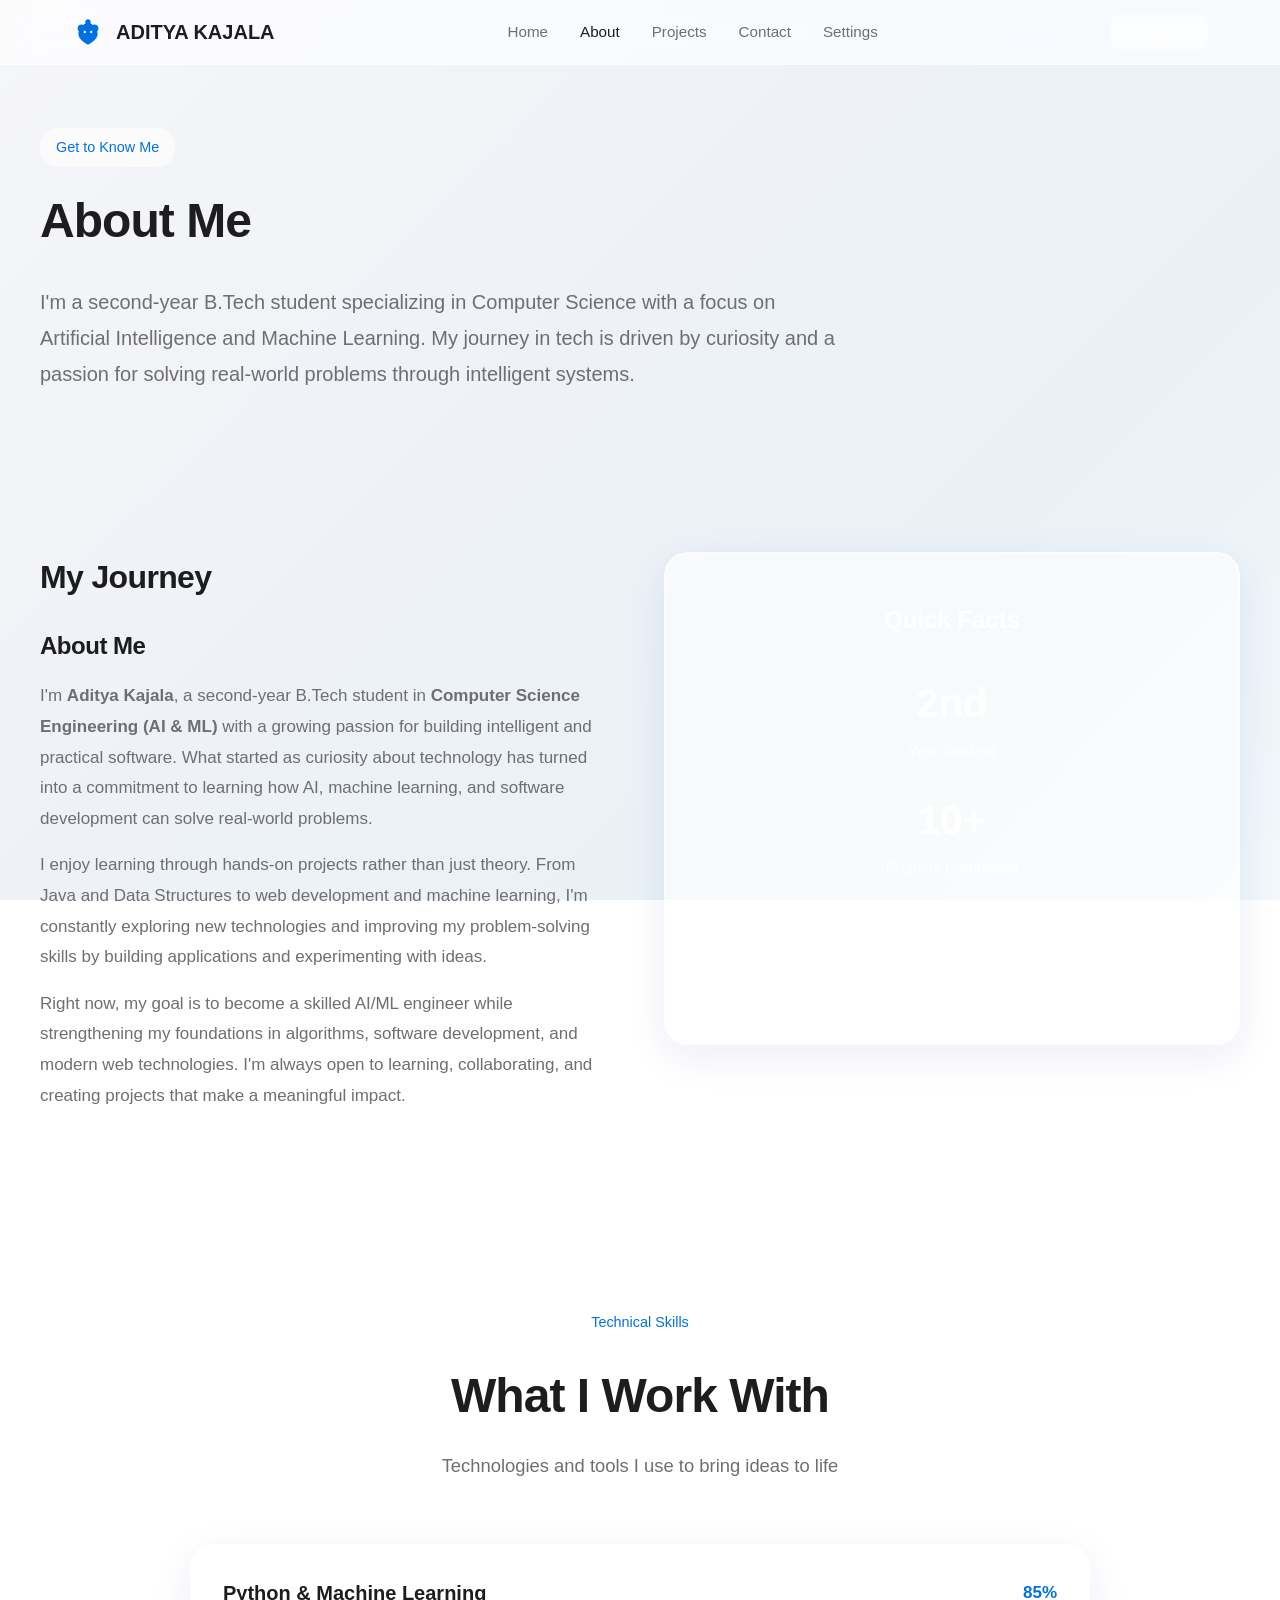
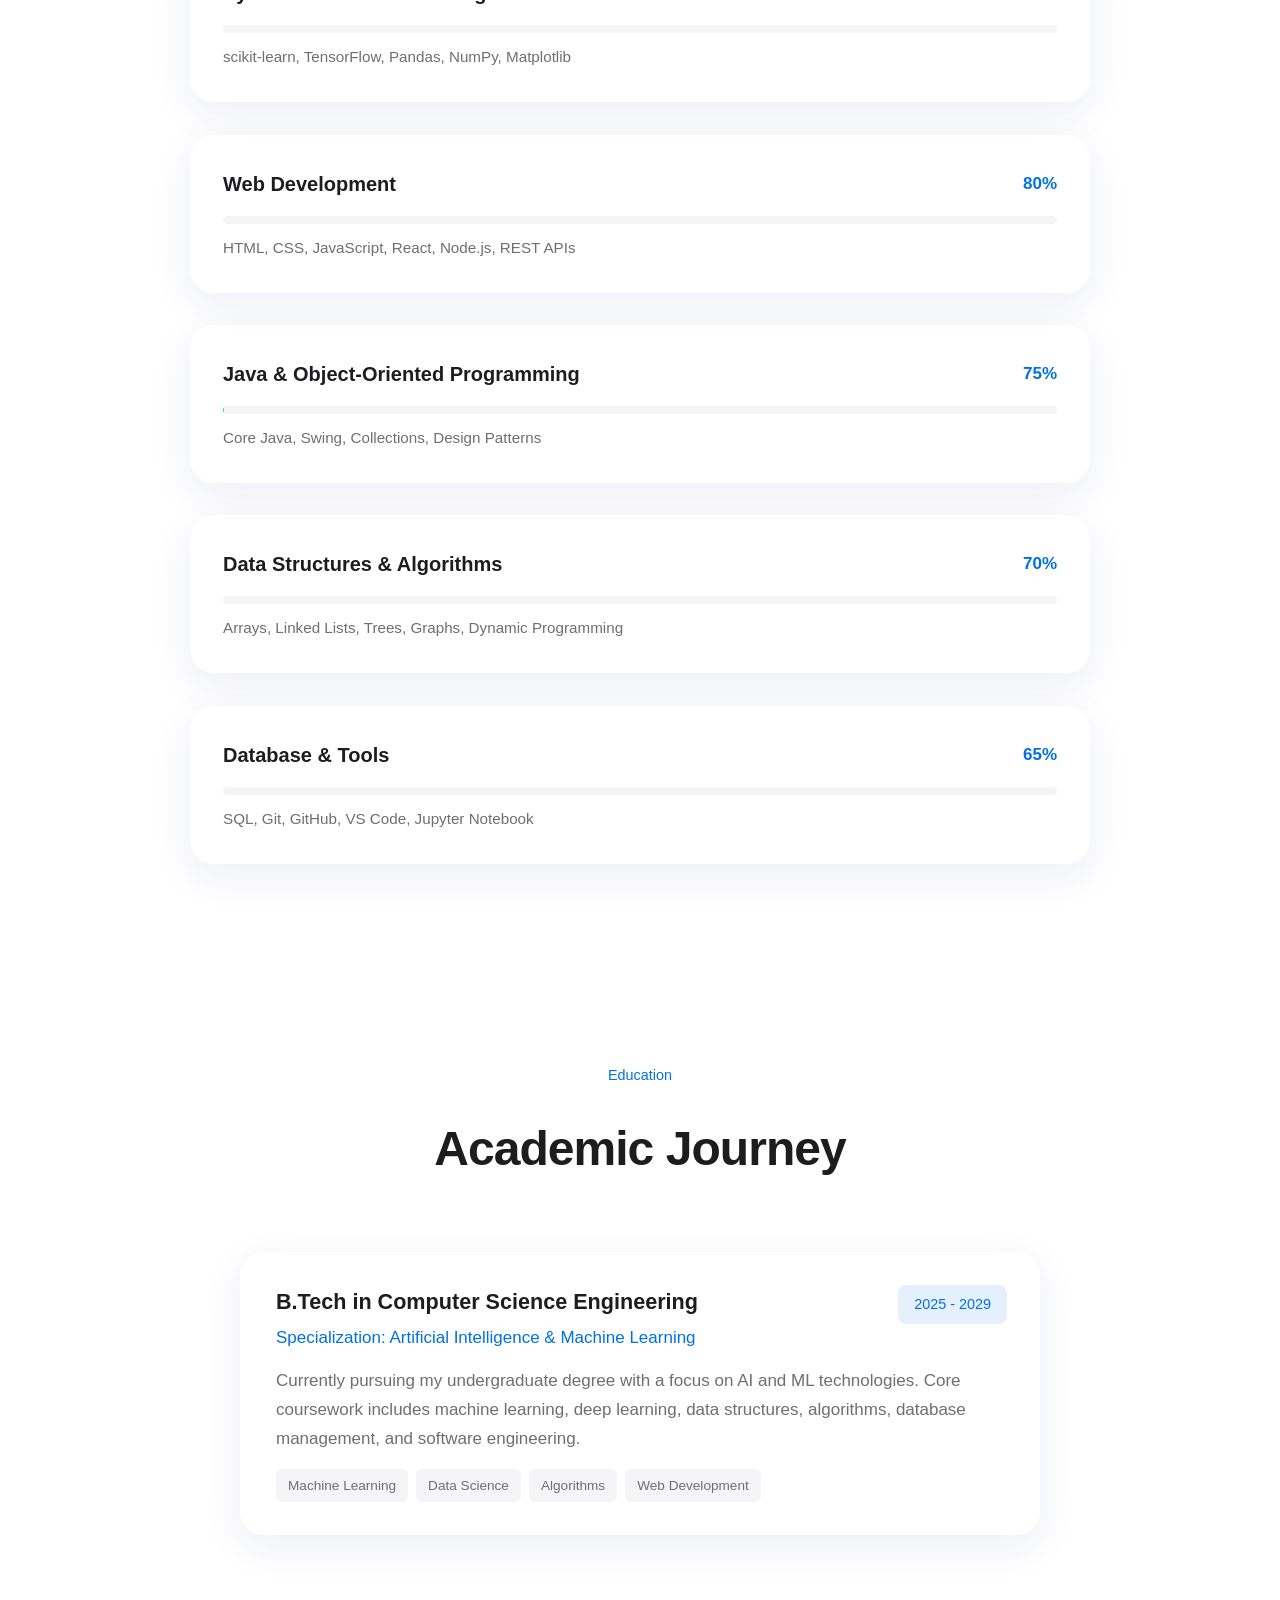
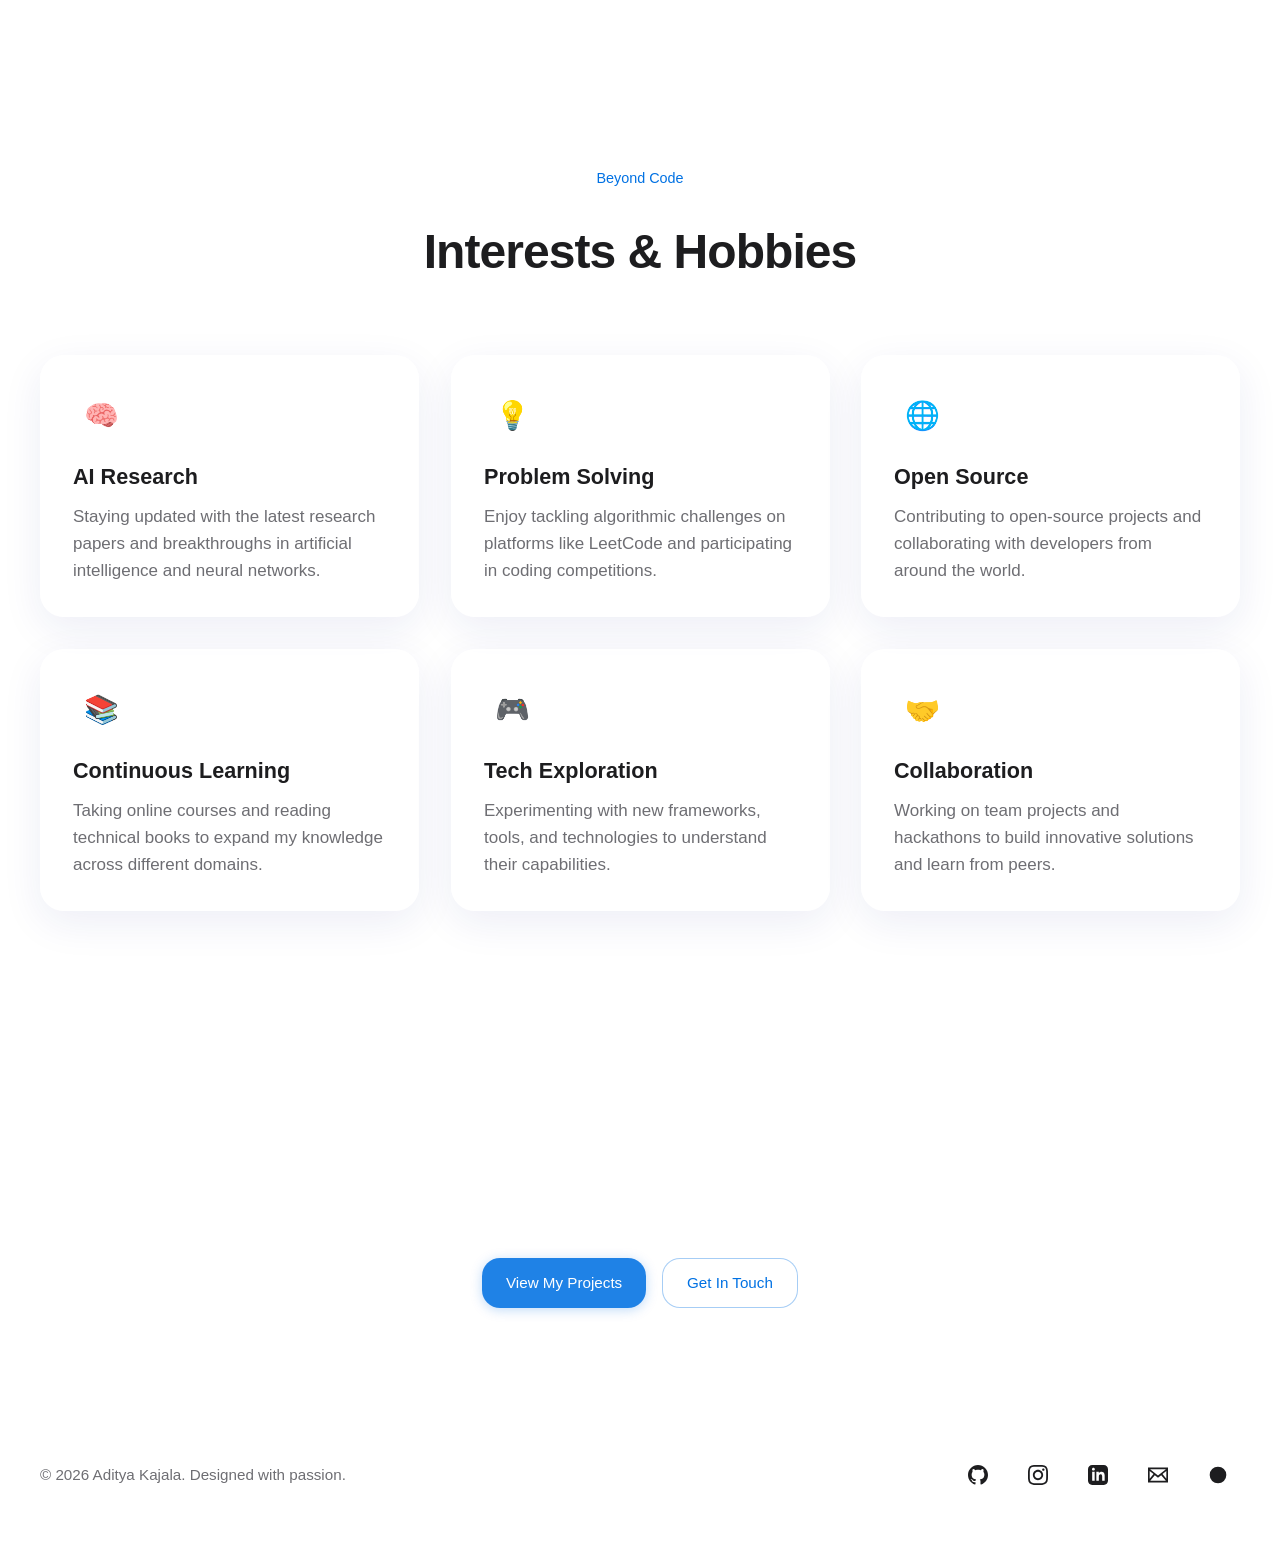
==== about.html @ 2e296c4a "Social icons visible; My Journey/About Me headings clear; add Haveloc link" ====
<!DOCTYPE html>
<html lang="en">
<head>
  <meta charset="UTF-8">
  <meta name="viewport" content="width=device-width, initial-scale=1.0">
  <meta http-equiv="X-UA-Compatible" content="ie=edge">

  <!-- SEO Meta Tags -->
  <meta name="description" content="Learn more about Aditya Kajala - B.Tech CSE (AI & ML) student with expertise in machine learning, web development, and data structures.">
  <meta name="keywords" content="Aditya Kajala, About, AI Student, ML Student, Skills, Education">
  <meta name="author" content="Aditya Kajala">

  <title>About Me - Aditya Kajala | AI & ML Student</title>

  <!-- Favicon -->
  <link rel="icon" type="image/svg+xml" href="./assets/logo.svg">

  <!-- Stylesheets -->
  <link rel="stylesheet" href="./css/style.css?v=3">
  <link rel="stylesheet" href="./css/animations.css?v=3">
  <link rel="stylesheet" href="./css/glass-theme.css?v=3">
</head>
<body>
<script>
(function(){
  try{ var t=localStorage.getItem("theme"); if(t&&t!=="light") document.body.classList.add(t+"-theme"); }catch(e){}
})();
</script>

  <!-- Loading Animation -->
  <div class="loader">
    <div class="loader-spinner"></div>
  </div>

  <!-- Navigation -->
  <nav>
    <div class="nav-container">
      <a href="./index.html" class="logo">
        <svg width="32" height="32" viewBox="0 0 40 40" fill="none" xmlns="http://www.w3.org/2000/svg">
          <path d="M20 4C18 4 16.5 5.5 16.5 7.5C16.5 8.2 16.7 8.8 17 9.3C15.8 9.5 14.8 10.2 14.2 11.2C13.5 10.8 12.7 10.5 11.8 10.5C9.1 10.5 7 12.6 7 15.3C7 16.8 7.6 18.2 8.6 19.2C8.2 20.1 8 21.1 8 22.2C8 27.2 12.5 32 20 36C27.5 32 32 27.2 32 22.2C32 21.1 31.8 20.1 31.4 19.2C32.4 18.2 33 16.8 33 15.3C33 12.6 30.9 10.5 28.2 10.5C27.3 10.5 26.5 10.8 25.8 11.2C25.2 10.2 24.2 9.5 23 9.3C23.3 8.8 23.5 8.2 23.5 7.5C23.5 5.5 22 4 20 4Z" fill="currentColor"/>
          <circle cx="16" cy="20" r="1.5" fill="white" opacity="0.9"/>
          <circle cx="24" cy="20" r="1.5" fill="white" opacity="0.9"/>
        </svg>
        ADITYA KAJALA
      </a>

      <ul class="nav-links">
        <li><a href="./index.html">Home</a></li>
        <li><a href="./about.html" class="active">About</a></li>
        <li><a href="./projects.html">Projects</a></li>
        <li><a href="./contact.html">Contact</a></li>
        <li><a href="./settings.html">Settings</a></li>
      </ul>

      <button class="menu-toggle" aria-label="Toggle menu" style="font-size: 0.95rem; font-weight: 600; padding: 0.5rem 1rem; background: var(--accent-blue); color: white; border-radius: 8px; border: none; cursor: pointer; letter-spacing: 0.5px; display: inline-flex; align-items: center; gap: 0.35rem;"><svg width="18" height="18" viewBox="0 0 24 24" fill="none" stroke="currentColor" stroke-width="2.5" stroke-linecap="round"><line x1="3" y1="6" x2="21" y2="6"/><line x1="3" y1="12" x2="21" y2="12"/><line x1="3" y1="18" x2="15" y2="18"/></svg>Menu</button>
    </div>
  </nav>

  <!-- Main Content -->
  <main>

    <!-- About Hero -->
    <section style="padding: 8rem 2rem 4rem;">
      <div class="container">
        <div class="reveal">
          <span class="section-tag">Get to Know Me</span>
          <h1 class="section-title" style="margin-bottom: 1.5rem;">About Me</h1>
          <p style="font-size: 1.25rem; color: var(--text-secondary); max-width: 800px; line-height: 1.8;">
            I'm a second-year B.Tech student specializing in Computer Science with a focus on Artificial Intelligence and Machine Learning. My journey in tech is driven by curiosity and a passion for solving real-world problems through intelligent systems.
          </p>
        </div>
      </div>
    </section>

    <!-- My Story -->
    <section style="padding: 6rem 2rem;">
      <div class="container">
        <div style="display: grid; grid-template-columns: repeat(auto-fit, minmax(300px, 1fr)); gap: 3rem; align-items: start;">
          <div class="reveal-left">
            <h2 style="font-size: 2rem; font-weight: 700; margin-bottom: 1.5rem; color: var(--text-primary); letter-spacing: -0.02em;">My Journey</h2>
            <h2 style="font-size: 1.5rem; font-weight: 700; margin-bottom: 1rem; color: var(--text-primary); letter-spacing: -0.02em;">About Me</h2>
            <p style="color: var(--text-secondary); line-height: 1.8; margin-bottom: 1rem;">
              I'm <strong>Aditya Kajala</strong>, a second-year B.Tech student in <strong>Computer Science Engineering (AI & ML)</strong> with a growing passion for building intelligent and practical software. What started as curiosity about technology has turned into a commitment to learning how AI, machine learning, and software development can solve real-world problems.
            </p>
            <p style="color: var(--text-secondary); line-height: 1.8; margin-bottom: 1rem;">
              I enjoy learning through hands-on projects rather than just theory. From Java and Data Structures to web development and machine learning, I'm constantly exploring new technologies and improving my problem-solving skills by building applications and experimenting with ideas.
            </p>
            <p style="color: var(--text-secondary); line-height: 1.8;">
              Right now, my goal is to become a skilled AI/ML engineer while strengthening my foundations in algorithms, software development, and modern web technologies. I'm always open to learning, collaborating, and creating projects that make a meaningful impact.
            </p>
          </div>

          <div class="reveal-right">
            <div class="card" style="background: linear-gradient(135deg, var(--accent-blue) 0%, #0077ed 100%); color: white; text-align: center; padding: 3rem;">
              <h3 style="font-size: 1.5rem; margin-bottom: 2rem; opacity: 0.95;">Quick Facts</h3>
              <div style="display: grid; gap: 1.5rem;">
                <div>
                  <div style="font-size: 2.5rem; font-weight: 700; margin-bottom: 0.25rem;">2nd</div>
                  <div style="opacity: 0.9; font-size: 0.95rem;">Year Student</div>
                </div>
                <div>
                  <div style="font-size: 2.5rem; font-weight: 700; margin-bottom: 0.25rem;">10+</div>
                  <div style="opacity: 0.9; font-size: 0.95rem;">Projects Completed</div>
                </div>
                <div>
                  <div style="font-size: 2.5rem; font-weight: 700; margin-bottom: 0.25rem;">∞</div>
                  <div style="opacity: 0.9; font-size: 0.95rem;">Lines of Code</div>
                </div>
              </div>
            </div>
          </div>
        </div>
      </div>
    </section>

    <!-- Skills Section -->
    <section style="padding: 6rem 2rem;">
      <div class="container">
        <div class="section-header reveal">
          <span class="section-tag">Technical Skills</span>
          <h2 class="section-title">What I Work With</h2>
          <p class="section-description">
            Technologies and tools I use to bring ideas to life
          </p>
        </div>

        <div style="display: grid; gap: 2rem; max-width: 900px; margin: 0 auto;">

          <!-- Python & ML -->
          <div class="card reveal-stagger">
            <div style="display: flex; justify-content: space-between; align-items: center; margin-bottom: 1rem;">
              <h3 style="font-size: 1.25rem; font-weight: 600;">Python & Machine Learning</h3>
              <span style="font-weight: 600; color: var(--accent-blue);">85%</span>
            </div>
            <div class="progress-bar">
              <div class="progress-fill" style="width: 85%;"></div>
            </div>
            <p style="margin-top: 0.75rem; color: var(--text-secondary); font-size: 0.95rem;">
              scikit-learn, TensorFlow, Pandas, NumPy, Matplotlib
            </p>
          </div>

          <!-- Web Development -->
          <div class="card reveal-stagger">
            <div style="display: flex; justify-content: space-between; align-items: center; margin-bottom: 1rem;">
              <h3 style="font-size: 1.25rem; font-weight: 600;">Web Development</h3>
              <span style="font-weight: 600; color: var(--accent-blue);">80%</span>
            </div>
            <div class="progress-bar">
              <div class="progress-fill" style="width: 80%;"></div>
            </div>
            <p style="margin-top: 0.75rem; color: var(--text-secondary); font-size: 0.95rem;">
              HTML, CSS, JavaScript, React, Node.js, REST APIs
            </p>
          </div>

          <!-- Java & OOP -->
          <div class="card reveal-stagger">
            <div style="display: flex; justify-content: space-between; align-items: center; margin-bottom: 1rem;">
              <h3 style="font-size: 1.25rem; font-weight: 600;">Java & Object-Oriented Programming</h3>
              <span style="font-weight: 600; color: var(--accent-blue);">75%</span>
            </div>
            <div class="progress-bar">
              <div class="progress-fill" style="width: 75%;"></div>
            </div>
            <p style="margin-top: 0.75rem; color: var(--text-secondary); font-size: 0.95rem;">
              Core Java, Swing, Collections, Design Patterns
            </p>
          </div>

          <!-- DSA -->
          <div class="card reveal-stagger">
            <div style="display: flex; justify-content: space-between; align-items: center; margin-bottom: 1rem;">
              <h3 style="font-size: 1.25rem; font-weight: 600;">Data Structures & Algorithms</h3>
              <span style="font-weight: 600; color: var(--accent-blue);">70%</span>
            </div>
            <div class="progress-bar">
              <div class="progress-fill" style="width: 70%;"></div>
            </div>
            <p style="margin-top: 0.75rem; color: var(--text-secondary); font-size: 0.95rem;">
              Arrays, Linked Lists, Trees, Graphs, Dynamic Programming
            </p>
          </div>

          <!-- Database & Tools -->
          <div class="card reveal-stagger">
            <div style="display: flex; justify-content: space-between; align-items: center; margin-bottom: 1rem;">
              <h3 style="font-size: 1.25rem; font-weight: 600;">Database & Tools</h3>
              <span style="font-weight: 600; color: var(--accent-blue);">65%</span>
            </div>
            <div class="progress-bar">
              <div class="progress-fill" style="width: 65%;"></div>
            </div>
            <p style="margin-top: 0.75rem; color: var(--text-secondary); font-size: 0.95rem;">
              SQL, Git, GitHub, VS Code, Jupyter Notebook
            </p>
          </div>

        </div>
      </div>
    </section>

    <!-- Education Timeline -->
    <section style="padding: 6rem 2rem;">
      <div class="container">
        <div class="section-header reveal">
          <span class="section-tag">Education</span>
          <h2 class="section-title">Academic Journey</h2>
        </div>

        <div style="max-width: 800px; margin: 0 auto;">

          <!-- Current Education -->
          <div class="card reveal-stagger" style="margin-bottom: 2rem; border-left: 4px solid var(--accent-blue);">
            <div style="display: flex; justify-content: space-between; align-items: start; flex-wrap: wrap; gap: 1rem; margin-bottom: 1rem;">
              <div>
                <h3 style="font-size: 1.35rem; font-weight: 600; color: var(--text-primary);">B.Tech in Computer Science Engineering</h3>
                <p style="color: var(--accent-blue); font-weight: 500; margin-top: 0.25rem;">Specialization: Artificial Intelligence & Machine Learning</p>
              </div>
              <span style="padding: 0.5rem 1rem; background: var(--accent-blue-light); color: var(--accent-blue); border-radius: 8px; font-weight: 500; font-size: 0.9rem;">2025 - 2029</span>
            </div>
            <p style="color: var(--text-secondary); line-height: 1.7;">
              Currently pursuing my undergraduate degree with a focus on AI and ML technologies. Core coursework includes machine learning, deep learning, data structures, algorithms, database management, and software engineering.
            </p>
            <div style="margin-top: 1rem; display: flex; gap: 0.5rem; flex-wrap: wrap;">
              <span style="font-size: 0.85rem; padding: 0.35rem 0.75rem; background: var(--light-grey); color: var(--text-secondary); border-radius: 6px;">Machine Learning</span>
              <span style="font-size: 0.85rem; padding: 0.35rem 0.75rem; background: var(--light-grey); color: var(--text-secondary); border-radius: 6px;">Data Science</span>
              <span style="font-size: 0.85rem; padding: 0.35rem 0.75rem; background: var(--light-grey); color: var(--text-secondary); border-radius: 6px;">Algorithms</span>
              <span style="font-size: 0.85rem; padding: 0.35rem 0.75rem; background: var(--light-grey); color: var(--text-secondary); border-radius: 6px;">Web Development</span>
            </div>
          </div>

        </div>
      </div>
    </section>

    <!-- Interests -->
    <section style="padding: 6rem 2rem;">
      <div class="container">
        <div class="section-header reveal">
          <span class="section-tag">Beyond Code</span>
          <h2 class="section-title">Interests & Hobbies</h2>
        </div>

        <div class="grid grid-3">

          <div class="card card-hover-lift reveal-stagger">
            <div class="card-icon">🧠</div>
            <h3 class="card-title">AI Research</h3>
            <p class="card-description">
              Staying updated with the latest research papers and breakthroughs in artificial intelligence and neural networks.
            </p>
          </div>

          <div class="card card-hover-lift reveal-stagger">
            <div class="card-icon">💡</div>
            <h3 class="card-title">Problem Solving</h3>
            <p class="card-description">
              Enjoy tackling algorithmic challenges on platforms like LeetCode and participating in coding competitions.
            </p>
          </div>

          <div class="card card-hover-lift reveal-stagger">
            <div class="card-icon">🌐</div>
            <h3 class="card-title">Open Source</h3>
            <p class="card-description">
              Contributing to open-source projects and collaborating with developers from around the world.
            </p>
          </div>

          <div class="card card-hover-lift reveal-stagger">
            <div class="card-icon">📚</div>
            <h3 class="card-title">Continuous Learning</h3>
            <p class="card-description">
              Taking online courses and reading technical books to expand my knowledge across different domains.
            </p>
          </div>

          <div class="card card-hover-lift reveal-stagger">
            <div class="card-icon">🎮</div>
            <h3 class="card-title">Tech Exploration</h3>
            <p class="card-description">
              Experimenting with new frameworks, tools, and technologies to understand their capabilities.
            </p>
          </div>

          <div class="card card-hover-lift reveal-stagger">
            <div class="card-icon">🤝</div>
            <h3 class="card-title">Collaboration</h3>
            <p class="card-description">
              Working on team projects and hackathons to build innovative solutions and learn from peers.
            </p>
          </div>

        </div>
      </div>
    </section>

    <!-- CTA Section -->
    <section style="background: linear-gradient(135deg, var(--accent-blue) 0%, #0077ed 100%); padding: 5rem 2rem; text-align: center; color: white;">
      <div class="container reveal">
        <h2 style="font-size: clamp(1.75rem, 4vw, 2.5rem); font-weight: 700; margin-bottom: 1rem;">
          Want to Work Together?
        </h2>
        <p style="font-size: 1.15rem; opacity: 0.95; margin-bottom: 2rem; max-width: 600px; margin-left: auto; margin-right: auto;">
          I'm always open to new opportunities and collaborations. Let's create something amazing!
        </p>
        <div style="display: flex; gap: 1rem; justify-content: center; flex-wrap: wrap;">
          <a href="./projects.html" class="btn btn-primary">View My Projects</a>
          <a href="./contact.html" class="btn btn-secondary">Get In Touch</a>
        </div>
      </div>
    </section>

  </main>

  <!-- Footer -->
  <footer>
    <div class="footer-content">
      <p class="footer-text">© 2026 Aditya Kajala. Designed with passion.</p>
      <ul class="social-links">
        <li><a href="https://github.com/adityakajala1" target="_blank" rel="noopener noreferrer" aria-label="GitHub">
          <svg width="20" height="20" fill="currentColor" viewBox="0 0 24 24"><path d="M12 0c-6.626 0-12 5.373-12 12 0 5.302 3.438 9.8 8.207 11.387.599.111.793-.261.793-.577v-2.234c-3.338.726-4.033-1.416-4.033-1.416-.546-1.387-1.333-1.756-1.333-1.756-1.089-.745.083-.729.083-.729 1.205.084 1.839 1.237 1.839 1.237 1.07 1.834 2.807 1.304 3.492.997.107-.775.418-1.305.762-1.604-2.665-.305-5.467-1.334-5.467-5.931 0-1.311.469-2.381 1.236-3.221-.124-.303-.535-1.524.117-3.176 0 0 1.008-.322 3.301 1.23.957-.266 1.983-.399 3.003-.404 1.02.005 2.047.138 3.006.404 2.291-1.552 3.297-1.23 3.297-1.23.653 1.653.242 2.874.118 3.176.77.84 1.235 1.911 1.235 3.221 0 4.609-2.807 5.624-5.479 5.921.43.372.823 1.102.823 2.222v3.293c0 .319.192.694.801.576 4.765-1.589 8.199-6.086 8.199-11.386 0-6.627-5.373-12-12-12z"/></svg>
        </a></li>
        <li><a href="https://instagram.com/adipbx" target="_blank" rel="noopener noreferrer" aria-label="Instagram">
          <svg width="20" height="20" fill="currentColor" viewBox="0 0 24 24"><path d="M12 2.163c3.204 0 3.584.012 4.85.07 3.252.148 4.771 1.691 4.919 4.919.058 1.265.069 1.645.069 4.849 0 3.205-.012 3.584-.069 4.849-.149 3.225-1.664 4.771-4.919 4.919-1.266.058-1.644.07-4.85.07-3.204 0-3.584-.012-4.849-.07-3.26-.149-4.771-1.699-4.919-4.92-.058-1.265-.07-1.644-.07-4.849 0-3.204.013-3.583.07-4.849.149-3.227 1.664-4.771 4.919-4.919 1.266-.057 1.645-.069 4.849-.069zm0-2.163c-3.259 0-3.667.014-4.947.072-4.358.2-6.78 2.618-6.98 6.98-.059 1.281-.073 1.689-.073 4.948 0 3.259.014 3.668.072 4.948.2 4.358 2.618 6.78 6.98 6.98 1.281.058 1.689.072 4.948.072 3.259 0 3.668-.014 4.948-.072 4.354-.2 6.782-2.618 6.979-6.98.059-1.28.073-1.689.073-4.948 0-3.259-.014-3.667-.072-4.947-.196-4.354-2.617-6.78-6.979-6.98-1.281-.059-1.69-.073-4.949-.073zm0 5.838c-3.403 0-6.162 2.759-6.162 6.162s2.759 6.163 6.162 6.163 6.162-2.759 6.162-6.163c0-3.403-2.759-6.162-6.162-6.162zm0 10.162c-2.209 0-4-1.79-4-4 0-2.209 1.791-4 4-4s4 1.791 4 4c0 2.21-1.791 4-4 4zm6.406-11.845c-.796 0-1.441.645-1.441 1.44s.645 1.44 1.441 1.44c.795 0 1.439-.645 1.439-1.44s-.644-1.44-1.439-1.44z"/></svg>
        </a></li>
        <li><a href="https://www.linkedin.com/in/aditya-kajala-375b9b389" target="_blank" rel="noopener noreferrer" aria-label="LinkedIn">
          <svg width="20" height="20" fill="currentColor" viewBox="0 0 24 24"><path d="M19 0h-14c-2.761 0-5 2.239-5 5v14c0 2.761 2.239 5 5 5h14c2.762 0 5-2.239 5-5v-14c0-2.761-2.238-5-5-5zm-11 19h-3v-11h3v11zm-1.5-12.268c-.966 0-1.75-.79-1.75-1.764s.784-1.764 1.75-1.764 1.75.79 1.75 1.764-.783 1.764-1.75 1.764zm13.5 12.268h-3v-5.604c0-3.368-4-3.113-4 0v5.604h-3v-11h3v1.765c1.396-2.586 7-2.777 7 2.476v6.759z"/></svg>
        </a></li>
        <li><a href="mailto:adityakajala06@gmail.com" aria-label="Email">
          <svg width="20" height="20" fill="currentColor" viewBox="0 0 24 24"><path d="M0 3v18h24v-18h-24zm6.623 7.929l-4.623 5.712v-9.458l4.623 3.746zm-4.141-5.929h19.035l-9.517 7.713-9.518-7.713zm5.694 7.188l3.824 3.099 3.83-3.104 5.612 6.817h-18.779l5.513-6.812zm9.208-1.264l4.616-3.741v9.348l-4.616-5.607z"/></svg>
        </a></li>
        <li><a href="https://app.haveloc.com/students/168793/0465cac1-12cc-4f69-95b8-a76d6fdfa7ed/0" target="_blank" rel="noopener noreferrer" aria-label="Haveloc">
          <svg width="20" height="20" viewBox="0 0 24 24" fill="none" stroke="currentColor" stroke-width="2" stroke-linecap="round" stroke-linejoin="round"><circle cx="12" cy="12" r="10"/><path d="M12 6v6l4 2"/></svg>
        </a></li>
      </ul>
    </div>
  </footer>

  <!-- JavaScript -->
  <script src="./js/main.js?v=3"></script>

</body>
</html>
---- css/style.css ----
/* ============================================
   APPLE-STYLE PREMIUM PORTFOLIO - ADITYA KAJALA
   Design System & Global Styles
   ============================================ */

:root {
  /* Colors - Apple Light Theme */
  --white: #ffffff;
  --off-white: #fbfbfd;
  --light-grey: #f5f5f7;
  --medium-grey: #d2d2d7;
  --dark-grey: #86868b;
  --text-primary: #1d1d1f;
  --text-secondary: #6e6e73;
  --accent-blue: #0071e3;
  --accent-blue-hover: #0077ed;
  --accent-blue-light: rgba(0, 113, 227, 0.1);
  --border-color: rgba(0, 0, 0, 0.08);
  --shadow-sm: 0 2px 8px rgba(0, 0, 0, 0.04);
  --shadow-md: 0 4px 16px rgba(0, 0, 0, 0.08);
  --shadow-lg: 0 8px 32px rgba(0, 0, 0, 0.12);
  --glass-bg: rgba(255, 255, 255, 0.7);

  /* Typography */
  --font-primary: -apple-system, BlinkMacSystemFont, "Segoe UI", "Inter", sans-serif;
  --font-weight-light: 300;
  --font-weight-regular: 400;
  --font-weight-medium: 500;
  --font-weight-semibold: 600;
  --font-weight-bold: 700;

  /* Spacing */
  --spacing-xs: 0.5rem;
  --spacing-sm: 1rem;
  --spacing-md: 2rem;
  --spacing-lg: 4rem;
  --spacing-xl: 6rem;

  /* Border Radius */
  --radius-sm: 8px;
  --radius-md: 12px;
  --radius-lg: 18px;
  --radius-xl: 24px;

  /* Transitions */
  --transition-fast: 0.2s cubic-bezier(0.4, 0, 0.2, 1);
  --transition-smooth: 0.4s cubic-bezier(0.4, 0, 0.2, 1);
  --transition-slow: 0.6s cubic-bezier(0.4, 0, 0.2, 1);
}

/* ============================================
   RESET & BASE STYLES
   ============================================ */

* {
  margin: 0;
  padding: 0;
  box-sizing: border-box;
}

html {
  scroll-behavior: smooth;
  -webkit-font-smoothing: antialiased;
  -moz-osx-font-smoothing: grayscale;
}

body {
  font-family: var(--font-primary);
  font-size: 17px;
  line-height: 1.6;
  color: var(--text-primary);
  background: var(--off-white);
  overflow-x: hidden;
}

/* Custom Cursor */
body.custom-cursor {
  cursor: none;
}

.cursor {
  width: 20px;
  height: 20px;
  border: 2px solid var(--accent-blue);
  border-radius: 50%;
  position: fixed;
  pointer-events: none;
  z-index: 9999;
  transition: transform 0.15s ease, opacity 0.15s ease;
  opacity: 0;
}

.cursor.active {
  opacity: 1;
}

.cursor.hover {
  transform: scale(1.5);
  background: var(--accent-blue-light);
}

/* ============================================
   NAVIGATION
   ============================================ */

nav {
  position: fixed;
  top: 0;
  left: 0;
  right: 0;
  z-index: 1000;
  background: var(--glass-bg);
  backdrop-filter: blur(20px) saturate(180%);
  -webkit-backdrop-filter: blur(20px) saturate(180%);
  border-bottom: 1px solid var(--border-color);
  transition: transform var(--transition-smooth), box-shadow var(--transition-smooth);
}

nav.hidden {
  transform: translateY(-100%);
}

nav.scrolled {
  box-shadow: var(--shadow-sm);
}

.nav-container {
  max-width: 1200px;
  margin: 0 auto;
  padding: 0 var(--spacing-md);
  display: flex;
  align-items: center;
  justify-content: space-between;
  height: 64px;
}

.logo {
  display: flex;
  align-items: center;
  gap: 0.75rem;
  font-size: 1.25rem;
  font-weight: var(--font-weight-semibold);
  color: var(--text-primary);
  text-decoration: none;
  transition: opacity var(--transition-fast);
}

.logo:hover {
  opacity: 0.7;
}

.logo svg {
  width: 32px;
  height: 32px;
  color: var(--accent-blue);
}

.nav-links {
  display: flex;
  gap: 2rem;
  list-style: none;
}

.nav-links a {
  color: var(--text-secondary);
  text-decoration: none;
  font-size: 0.95rem;
  font-weight: var(--font-weight-regular);
  position: relative;
  transition: color var(--transition-fast);
}

.nav-links a:hover,
.nav-links a.active {
  color: var(--text-primary);
}

.nav-links a.active::after {
  content: '';
  position: absolute;
  bottom: -8px;
  left: 0;
  right: 0;
  height: 2px;
  background: var(--accent-blue);
  border-radius: 2px;
}

.menu-toggle {
  display: none;
  background: var(--accent-blue);
  color: var(--white);
  border: none;
  border-radius: 8px;
  cursor: pointer;
  padding: 0.5rem 1rem;
  font-size: 0.95rem;
  font-weight: 600;
  letter-spacing: 0.5px;
  transition: background var(--transition-fast);
  /* Mobile hardening: no tap delay, always clickable above other content */
  touch-action: manipulation;
  -webkit-tap-highlight-color: transparent;
  position: relative;
  z-index: 1002;
  -webkit-user-select: none;
  user-select: none;
}

.menu-toggle.active {
  background: var(--text-primary);
  color: var(--white);
}

/* ============================================
   BUTTONS
   ============================================ */

.btn {
  display: inline-flex;
  align-items: center;
  gap: 0.5rem;
  padding: 0.75rem 1.5rem;
  border-radius: var(--radius-lg);
  font-size: 0.95rem;
  font-weight: var(--font-weight-medium);
  text-decoration: none;
  cursor: pointer;
  transition: all var(--transition-fast);
  border: none;
  outline: none;
  font-family: inherit;
}

.btn-primary {
  background: var(--accent-blue);
  color: var(--white);
  box-shadow: 0 2px 12px rgba(0, 113, 227, 0.25);
}

.btn-primary:hover {
  background: var(--accent-blue-hover);
  transform: translateY(-2px);
  box-shadow: 0 4px 20px rgba(0, 113, 227, 0.35);
}

.btn-secondary {
  background: var(--white);
  color: var(--accent-blue);
  border: 1.5px solid var(--accent-blue);
}

.btn-secondary:hover {
  background: var(--accent-blue-light);
  transform: translateY(-2px);
}

.btn-ghost {
  background: transparent;
  color: var(--text-primary);
  border: 1.5px solid var(--border-color);
}

.btn-ghost:hover {
  background: var(--light-grey);
  border-color: var(--medium-grey);
}

/* ============================================
   HERO SECTION
   ============================================ */

.hero {
  min-height: 100vh;
  display: flex;
  align-items: center;
  justify-content: center;
  padding: var(--spacing-xl) var(--spacing-md);
  text-align: center;
  position: relative;
  overflow: hidden;
  background: linear-gradient(135deg, var(--off-white) 0%, var(--light-grey) 100%);
}

.hero-content {
  max-width: 900px;
  z-index: 1;
}

.hero-subtitle {
  font-size: 1.1rem;
  color: var(--accent-blue);
  font-weight: var(--font-weight-medium);
  margin-bottom: var(--spacing-sm);
  opacity: 0;
  animation: fadeInUp 0.8s ease forwards;
}

.hero h1 {
  font-size: clamp(2.5rem, 6vw, 5rem);
  font-weight: var(--font-weight-bold);
  line-height: 1.1;
  margin-bottom: var(--spacing-md);
  letter-spacing: -0.02em;
  opacity: 0;
  animation: fadeInUp 0.8s ease 0.2s forwards;
}

.hero-description {
  font-size: 1.25rem;
  color: var(--text-secondary);
  max-width: 700px;
  margin: 0 auto var(--spacing-lg);
  line-height: 1.7;
  opacity: 0;
  animation: fadeInUp 0.8s ease 0.4s forwards;
}

.hero-cta {
  display: flex;
  gap: 1rem;
  justify-content: center;
  flex-wrap: wrap;
  opacity: 0;
  animation: fadeInUp 0.8s ease 0.6s forwards;
}

/* Animated background elements */
.hero::before,
.hero::after {
  content: '';
  position: absolute;
  border-radius: 50%;
  background: var(--accent-blue-light);
  filter: blur(80px);
  opacity: 0.3;
  animation: float 20s ease-in-out infinite;
}

.hero::before {
  width: 600px;
  height: 600px;
  top: -200px;
  left: -200px;
}

.hero::after {
  width: 500px;
  height: 500px;
  bottom: -150px;
  right: -150px;
  animation-delay: -10s;
}

/* ============================================
   SECTIONS
   ============================================ */

section {
  padding: var(--spacing-xl) var(--spacing-md);
}

.container {
  max-width: 1200px;
  margin: 0 auto;
}

.section-header {
  text-align: center;
  margin-bottom: var(--spacing-lg);
}

.section-tag {
  display: inline-block;
  font-size: 0.9rem;
  color: var(--accent-blue);
  font-weight: var(--font-weight-medium);
  padding: 0.5rem 1rem;
  background: var(--accent-blue-light);
  border-radius: var(--radius-lg);
  margin-bottom: var(--spacing-sm);
}

.section-title {
  font-size: clamp(2rem, 4vw, 3rem);
  font-weight: var(--font-weight-bold);
  margin-bottom: var(--spacing-sm);
  letter-spacing: -0.02em;
}

.section-description {
  font-size: 1.15rem;
  color: var(--text-secondary);
  max-width: 700px;
  margin: 0 auto;
}

/* ============================================
   CARDS
   ============================================ */

.card {
  background: var(--white);
  border-radius: var(--radius-xl);
  padding: var(--spacing-md);
  border: 1px solid var(--border-color);
  box-shadow: var(--shadow-sm);
  transition: all var(--transition-smooth);
}

.card:hover {
  transform: translateY(-8px);
  box-shadow: var(--shadow-lg);
  border-color: var(--medium-grey);
}

.card-icon {
  width: 56px;
  height: 56px;
  background: var(--accent-blue-light);
  border-radius: var(--radius-md);
  display: flex;
  align-items: center;
  justify-content: center;
  margin-bottom: var(--spacing-sm);
  font-size: 1.75rem;
}

.card-title {
  font-size: 1.35rem;
  font-weight: var(--font-weight-semibold);
  margin-bottom: var(--spacing-xs);
}

.card-description {
  color: var(--text-secondary);
  line-height: 1.6;
}

/* ============================================
   GRID LAYOUTS
   ============================================ */

.grid {
  display: grid;
  gap: var(--spacing-md);
}

.grid-2 {
  grid-template-columns: repeat(auto-fit, minmax(280px, 1fr));
}

.grid-3 {
  grid-template-columns: repeat(auto-fit, minmax(320px, 1fr));
}

/* ============================================
   FORMS
   ============================================ */

.form-group {
  margin-bottom: var(--spacing-md);
}

.form-label {
  display: block;
  font-weight: var(--font-weight-medium);
  margin-bottom: var(--spacing-xs);
  color: var(--text-primary);
}

.form-input,
.form-textarea {
  width: 100%;
  padding: 0.875rem 1rem;
  border: 1.5px solid var(--border-color);
  border-radius: var(--radius-md);
  font-family: inherit;
  font-size: 1rem;
  color: var(--text-primary);
  background: var(--white);
  transition: all var(--transition-fast);
}

.form-input:focus,
.form-textarea:focus {
  outline: none;
  border-color: var(--accent-blue);
  box-shadow: 0 0 0 4px var(--accent-blue-light);
}

.form-textarea {
  resize: vertical;
  min-height: 140px;
}

.form-error {
  color: #ff3b30;
  font-size: 0.875rem;
  margin-top: var(--spacing-xs);
  display: none;
}

.form-group.error .form-error {
  display: block;
}

.form-group.error .form-input,
.form-group.error .form-textarea {
  border-color: #ff3b30;
}

/* ============================================
   FOOTER
   ============================================ */

footer {
  background: var(--white);
  border-top: 1px solid var(--border-color);
  padding: var(--spacing-lg) var(--spacing-md);
}

.footer-content {
  max-width: 1200px;
  margin: 0 auto;
  display: flex;
  justify-content: space-between;
  align-items: center;
  gap: var(--spacing-md);
  flex-wrap: wrap;
}

.footer-text {
  color: var(--text-secondary);
  font-size: 0.95rem;
}

.social-links {
  display: flex;
  gap: 1rem;
  list-style: none;
}

.social-links a {
  width: 44px;
  height: 44px;
  display: flex;
  align-items: center;
  justify-content: center;
  background: var(--light-grey);
  border-radius: var(--radius-md);
  color: var(--text-primary);
  text-decoration: none;
  font-size: 1.25rem;
  transition: all var(--transition-fast);
}

.social-links a:hover {
  background: var(--accent-blue); color: var(--white); transform: translateY(-4px);
  opacity: 1; border-color: var(--accent-blue); }
.social-links a svg { fill: currentColor; opacity: 1; stroke: none; }
.social-links a { border: 1.5px solid var(--border-color); }

/* ============================================
   UTILITY CLASSES
   ============================================ */

.reveal {
  opacity: 0;
  transform: translateY(30px);
  transition: all var(--transition-slow);
}

.reveal.active {
  opacity: 1;
  transform: translateY(0);
}

.text-center {
  text-align: center;
}

.mt-sm { margin-top: var(--spacing-sm); }
.mt-md { margin-top: var(--spacing-md); }
.mt-lg { margin-top: var(--spacing-lg); }
.mb-sm { margin-bottom: var(--spacing-sm); }
.mb-md { margin-bottom: var(--spacing-md); }
.mb-lg { margin-bottom: var(--spacing-lg); }

/* ============================================
   LOADING ANIMATION
   ============================================ */

.loader {
  position: fixed;
  top: 0;
  left: 0;
  width: 100%;
  height: 100%;
  background: var(--white);
  display: flex;
  align-items: center;
  justify-content: center;
  z-index: 10000;
  transition: opacity var(--transition-smooth), visibility var(--transition-smooth);
}

.loader.hidden {
  opacity: 0;
  visibility: hidden;
  pointer-events: none;
}

.loader-spinner {
  width: 50px;
  height: 50px;
  border: 4px solid var(--light-grey);
  border-top-color: var(--accent-blue);
  border-radius: 50%;
  animation: spin 1s linear infinite;
}

/* ============================================
   RESPONSIVE DESIGN
   ============================================ */

@media (max-width: 768px) {
  .nav-links {
    position: fixed;
    top: 64px;
    left: 0;
    right: 0;
    flex-direction: column;
    background: var(--glass-bg);
    backdrop-filter: blur(20px) saturate(180%);
    padding: var(--spacing-md);
    gap: 0;
    border-bottom: 1px solid var(--border-color);
    transform: translateY(-100%);
    opacity: 0;
    transition: all var(--transition-smooth);
    pointer-events: none;
  }

  .nav-links.active {
    transform: translateY(0) !important;
    opacity: 1 !important;
    pointer-events: auto !important;
  }

  .nav-links li {
    padding: var(--spacing-sm) 0;
    border-bottom: 1px solid var(--border-color);
  }

  .nav-links li:last-child {
    border-bottom: none;
  }

  .nav-links a.active::after {
    display: none;
  }

  .menu-toggle {
    display: flex;
  }

  .hero {
    padding: var(--spacing-lg) var(--spacing-md);
  }

  .hero h1 {
    font-size: 2.5rem;
  }

  .hero-cta {
    flex-direction: column;
  }

  section {
    padding: var(--spacing-lg) var(--spacing-md);
  }

  .footer-content {
    flex-direction: column;
    text-align: center;
  }
}

@media (max-width: 480px) {
  .grid-2,
  .grid-3 {
    grid-template-columns: 1fr;
  }

  .btn {
    width: 100%;
    justify-content: center;
  }
}

/* ============================================
   PRINT STYLES
   ============================================ */

@media print {
  nav,
  .hero::before,
  .hero::after,
  .loader,
  .cursor {
    display: none;
  }

  body {
    background: white;
  }
}
---- css/animations.css ----
/* ============================================
   ANIMATIONS - APPLE-STYLE PREMIUM PORTFOLIO
   Smooth, 60fps animations with hardware acceleration
   ============================================ */

/* ============================================
   KEYFRAME ANIMATIONS
   ============================================ */

@keyframes fadeIn {
  from {
    opacity: 0;
  }
  to {
    opacity: 1;
  }
}

@keyframes fadeInUp {
  from {
    opacity: 0;
    transform: translateY(30px);
  }
  to {
    opacity: 1;
    transform: translateY(0);
  }
}

@keyframes fadeInDown {
  from {
    opacity: 0;
    transform: translateY(-30px);
  }
  to {
    opacity: 1;
    transform: translateY(0);
  }
}

@keyframes fadeInLeft {
  from {
    opacity: 0;
    transform: translateX(-30px);
  }
  to {
    opacity: 1;
    transform: translateX(0);
  }
}

@keyframes fadeInRight {
  from {
    opacity: 0;
    transform: translateX(30px);
  }
  to {
    opacity: 1;
    transform: translateX(0);
  }
}

@keyframes slideInUp {
  from {
    transform: translateY(100%);
  }
  to {
    transform: translateY(0);
  }
}

@keyframes slideInDown {
  from {
    transform: translateY(-100%);
  }
  to {
    transform: translateY(0);
  }
}

@keyframes scaleIn {
  from {
    opacity: 0;
    transform: scale(0.9);
  }
  to {
    opacity: 1;
    transform: scale(1);
  }
}

@keyframes spin {
  from {
    transform: rotate(0deg);
  }
  to {
    transform: rotate(360deg);
  }
}

@keyframes float {
  0%, 100% {
    transform: translate(0, 0) scale(1);
  }
  25% {
    transform: translate(20px, -20px) scale(1.05);
  }
  50% {
    transform: translate(-15px, 30px) scale(0.95);
  }
  75% {
    transform: translate(25px, 15px) scale(1.02);
  }
}

@keyframes pulse {
  0%, 100% {
    opacity: 1;
    transform: scale(1);
  }
  50% {
    opacity: 0.8;
    transform: scale(0.98);
  }
}

@keyframes shimmer {
  0% {
    background-position: -1000px 0;
  }
  100% {
    background-position: 1000px 0;
  }
}

@keyframes slideUp {
  from {
    transform: translateY(20px);
    opacity: 0;
  }
  to {
    transform: translateY(0);
    opacity: 1;
  }
}

@keyframes bounceIn {
  0% {
    opacity: 0;
    transform: scale(0.3);
  }
  50% {
    opacity: 1;
    transform: scale(1.05);
  }
  70% {
    transform: scale(0.9);
  }
  100% {
    transform: scale(1);
  }
}

@keyframes ripple {
  0% {
    transform: scale(0);
    opacity: 1;
  }
  100% {
    transform: scale(4);
    opacity: 0;
  }
}

@keyframes glow {
  0%, 100% {
    box-shadow: 0 0 20px rgba(0, 113, 227, 0.2);
  }
  50% {
    box-shadow: 0 0 30px rgba(0, 113, 227, 0.4);
  }
}

/* ============================================
   SCROLL REVEAL ANIMATIONS
   ============================================ */

.reveal {
  opacity: 0;
  transform: translateY(30px);
  transition: all 0.6s cubic-bezier(0.4, 0, 0.2, 1);
  will-change: opacity, transform;
}

.reveal.active {
  opacity: 1;
  transform: translateY(0);
}

.reveal-left {
  opacity: 0;
  transform: translateX(-50px);
  transition: all 0.6s cubic-bezier(0.4, 0, 0.2, 1);
}

.reveal-left.active {
  opacity: 1;
  transform: translateX(0);
}

.reveal-right {
  opacity: 0;
  transform: translateX(50px);
  transition: all 0.6s cubic-bezier(0.4, 0, 0.2, 1);
}

.reveal-right.active {
  opacity: 1;
  transform: translateX(0);
}

.reveal-scale {
  opacity: 0;
  transform: scale(0.9);
  transition: all 0.6s cubic-bezier(0.4, 0, 0.2, 1);
}

.reveal-scale.active {
  opacity: 1;
  transform: scale(1);
}

/* Staggered animations for grids */
.reveal-stagger {
  opacity: 0;
  transform: translateY(30px);
  transition: all 0.6s cubic-bezier(0.4, 0, 0.2, 1);
}

.reveal-stagger.active {
  opacity: 1;
  transform: translateY(0);
}

.grid .reveal-stagger:nth-child(1).active { transition-delay: 0.1s; }
.grid .reveal-stagger:nth-child(2).active { transition-delay: 0.2s; }
.grid .reveal-stagger:nth-child(3).active { transition-delay: 0.3s; }
.grid .reveal-stagger:nth-child(4).active { transition-delay: 0.4s; }
.grid .reveal-stagger:nth-child(5).active { transition-delay: 0.5s; }
.grid .reveal-stagger:nth-child(6).active { transition-delay: 0.6s; }

/* ============================================
   BUTTON ANIMATIONS
   ============================================ */

.btn {
  position: relative;
  overflow: hidden;
  transform: translateZ(0);
  will-change: transform;
}

.btn::before {
  content: '';
  position: absolute;
  top: 50%;
  left: 50%;
  width: 0;
  height: 0;
  border-radius: 50%;
  background: rgba(255, 255, 255, 0.3);
  transform: translate(-50%, -50%);
  transition: width 0.6s, height 0.6s;
}

.btn:active::before {
  width: 300px;
  height: 300px;
}

/* Magnetic button effect */
.btn-magnetic {
  transition: transform 0.3s cubic-bezier(0.4, 0, 0.2, 1);
}

/* ============================================
   CARD ANIMATIONS
   ============================================ */

.card {
  will-change: transform;
  transform-style: preserve-3d;
  backface-visibility: hidden;
}

.card-hover-lift:hover {
  transform: translateY(-12px) translateZ(0);
}

.card-hover-scale:hover {
  transform: scale(1.03) translateZ(0);
}

/* Card shine effect on hover */
.card-shine {
  position: relative;
  overflow: hidden;
}

.card-shine::before {
  content: '';
  position: absolute;
  top: 0;
  left: -100%;
  width: 100%;
  height: 100%;
  background: linear-gradient(
    90deg,
    transparent,
    rgba(255, 255, 255, 0.3),
    transparent
  );
  transition: left 0.5s;
}

.card-shine:hover::before {
  left: 100%;
}

/* ============================================
   TEXT ANIMATIONS
   ============================================ */

.text-gradient {
  background: linear-gradient(135deg, var(--accent-blue) 0%, #00d4ff 100%);
  -webkit-background-clip: text;
  -webkit-text-fill-color: transparent;
  background-clip: text;
  animation: shimmer 3s ease-in-out infinite;
  background-size: 200% 100%;
}

.text-fade-in {
  animation: fadeInUp 0.8s ease forwards;
}

/* Typing animation */
.typing {
  overflow: hidden;
  border-right: 2px solid var(--accent-blue);
  white-space: nowrap;
  animation: typing 3s steps(40) 1s forwards, blink 0.7s step-end infinite;
}

@keyframes typing {
  from {
    width: 0;
  }
  to {
    width: 100%;
  }
}

@keyframes blink {
  50% {
    border-color: transparent;
  }
}

/* ============================================
   PROGRESS BAR ANIMATIONS
   ============================================ */

.progress-bar {
  position: relative;
  height: 8px;
  background: var(--light-grey);
  border-radius: 10px;
  overflow: hidden;
}

.progress-fill {
  height: 100%;
  background: linear-gradient(90deg, var(--accent-blue), #00d4ff);
  border-radius: 10px;
  transform: translateX(-100%);
  transition: transform 1.5s cubic-bezier(0.4, 0, 0.2, 1);
  will-change: transform;
}

.progress-fill.active {
  transform: translateX(0);
}

.progress-fill::after {
  content: '';
  position: absolute;
  top: 0;
  left: 0;
  right: 0;
  bottom: 0;
  background: linear-gradient(
    90deg,
    transparent,
    rgba(255, 255, 255, 0.3),
    transparent
  );
  animation: shimmer 2s ease-in-out infinite;
}

/* ============================================
   ICON ANIMATIONS
   ============================================ */

.icon-bounce {
  animation: bounceIn 0.6s cubic-bezier(0.68, -0.55, 0.265, 1.55);
}

.icon-spin {
  animation: spin 2s linear infinite;
}

.icon-pulse {
  animation: pulse 2s ease-in-out infinite;
}

.icon-float {
  animation: float 3s ease-in-out infinite;
}

/* Hover animations */
.icon-hover-rotate:hover {
  transform: rotate(180deg);
  transition: transform 0.4s cubic-bezier(0.4, 0, 0.2, 1);
}

.icon-hover-scale:hover {
  transform: scale(1.2);
  transition: transform 0.3s cubic-bezier(0.4, 0, 0.2, 1);
}

.icon-hover-bounce:hover {
  animation: pulse 0.6s ease-in-out;
}

/* ============================================
   FORM ANIMATIONS
   ============================================ */

.form-group {
  position: relative;
}

.form-input,
.form-textarea {
  transition: all 0.3s cubic-bezier(0.4, 0, 0.2, 1);
}

.form-input:focus,
.form-textarea:focus {
  transform: translateY(-2px);
}

/* Floating label animation */
.form-label-float {
  position: absolute;
  top: 0.875rem;
  left: 1rem;
  color: var(--text-secondary);
  pointer-events: none;
  transition: all 0.3s cubic-bezier(0.4, 0, 0.2, 1);
}

.form-input:focus + .form-label-float,
.form-input:not(:placeholder-shown) + .form-label-float {
  top: -0.75rem;
  left: 0.75rem;
  font-size: 0.75rem;
  color: var(--accent-blue);
  background: var(--white);
  padding: 0 0.25rem;
}

/* Success animation */
@keyframes successCheck {
  0% {
    stroke-dashoffset: 100;
  }
  100% {
    stroke-dashoffset: 0;
  }
}

.success-icon {
  stroke-dasharray: 100;
  stroke-dashoffset: 100;
  animation: successCheck 0.8s ease forwards;
}

/* ============================================
   NAVIGATION ANIMATIONS
   ============================================ */

nav {
  animation: slideInDown 0.5s ease;
}

.nav-links a::after {
  content: '';
  position: absolute;
  bottom: -8px;
  left: 50%;
  width: 0;
  height: 2px;
  background: var(--accent-blue);
  transform: translateX(-50%);
  transition: width 0.3s cubic-bezier(0.4, 0, 0.2, 1);
}

.nav-links a:hover::after {
  width: 100%;
}

/* ============================================
   SCROLL INDICATOR
   ============================================ */

.scroll-indicator {
  position: absolute;
  bottom: 40px;
  left: 50%;
  transform: translateX(-50%);
  width: 30px;
  height: 50px;
  border: 2px solid var(--text-secondary);
  border-radius: 20px;
  opacity: 0.6;
  animation: fadeInUp 1s ease 1s forwards;
}

.scroll-indicator::before {
  content: '';
  position: absolute;
  top: 10px;
  left: 50%;
  width: 6px;
  height: 6px;
  background: var(--accent-blue);
  border-radius: 50%;
  transform: translateX(-50%);
  animation: scrollDown 2s ease-in-out infinite;
}

@keyframes scrollDown {
  0%, 100% {
    transform: translate(-50%, 0);
    opacity: 1;
  }
  50% {
    transform: translate(-50%, 20px);
    opacity: 0;
  }
}

/* ============================================
   LOADING ANIMATIONS
   ============================================ */

.skeleton {
  background: linear-gradient(
    90deg,
    var(--light-grey) 25%,
    var(--medium-grey) 50%,
    var(--light-grey) 75%
  );
  background-size: 200% 100%;
  animation: shimmer 1.5s ease-in-out infinite;
}

.spinner {
  width: 40px;
  height: 40px;
  border: 4px solid var(--light-grey);
  border-top-color: var(--accent-blue);
  border-radius: 50%;
  animation: spin 0.8s linear infinite;
}

/* Dots loading */
.loading-dots {
  display: flex;
  gap: 8px;
}

.loading-dots span {
  width: 10px;
  height: 10px;
  background: var(--accent-blue);
  border-radius: 50%;
  animation: loadingDots 1.4s ease-in-out infinite;
}

.loading-dots span:nth-child(2) {
  animation-delay: 0.2s;
}

.loading-dots span:nth-child(3) {
  animation-delay: 0.4s;
}

@keyframes loadingDots {
  0%, 80%, 100% {
    transform: scale(0);
    opacity: 0.5;
  }
  40% {
    transform: scale(1);
    opacity: 1;
  }
}

/* ============================================
   PARALLAX EFFECT
   ============================================ */

.parallax {
  transition: transform 0.1s ease-out;
  will-change: transform;
}

/* ============================================
   TOOLTIP ANIMATIONS
   ============================================ */

.tooltip {
  opacity: 0;
  transform: translateY(10px);
  transition: all 0.3s cubic-bezier(0.4, 0, 0.2, 1);
  pointer-events: none;
}

.tooltip.show {
  opacity: 1;
  transform: translateY(0);
  pointer-events: auto;
}

/* ============================================
   PERFORMANCE OPTIMIZATIONS
   ============================================ */

/* Enable hardware acceleration for animated elements */
.card,
.btn,
.reveal,
.hero::before,
.hero::after {
  transform: translateZ(0);
  will-change: transform;
}

/* Reduce motion for users who prefer it */
@media (prefers-reduced-motion: reduce) {
  *,
  *::before,
  *::after {
    animation-duration: 0.01ms !important;
    animation-iteration-count: 1 !important;
    transition-duration: 0.01ms !important;
  }

  .hero::before,
  .hero::after {
    animation: none;
  }

  .scroll-indicator::before {
    animation: none;
  }
}
---- css/glass-theme.css ----
/* ============================================
   FULL PREMIUM GLASS DARK + LIGHT — APPLE-STYLE
   Works on light by default; dark via body.dark-theme
   ============================================ */

/* ----- LIGHT BACKDROP ----- */
body {
  background: linear-gradient(135deg, #e8e8f0 0%, #d4dde8 40%, #c8dce8 70%, #dcecf5 100%) !important;
  background-attachment: fixed !important;
  color: #1d1d1f;
}

/* ----- DARK BACKDROP ----- */
body.dark-theme,
.dark-theme body {
  background: linear-gradient(135deg, #0f0f16 0%, #111118 35%, #161622 70%, #0a0a10 100%) !important;
  background-attachment: fixed !important;
  color: #f5f5f7 !important;
}

/* ----- GLASS SURFACE (works in both modes) ----- */
.glass,
.glass nav, .glass .card, .glass footer, .glass .hero,
.glass section, .glass .form-input, .glass .form-textarea,
.glass .btn-primary, .glass .btn-secondary, .glass .btn-ghost,
.glass .social-links a, .glass .section-tag,
.glass .menu-toggle, .glass .nav-links,
.glass .loader, .glass .loader-spinner,
.glass .scroll-indicator, .glass .card-icon {
  backdrop-filter: saturate(160%) blur(24px) !important;
  -webkit-backdrop-filter: saturate(160%) blur(24px) !important;
  border: 1px solid rgba(255,255,255,0.12) !important;
  box-shadow: 0 8px 32px 0 rgba(0,0,0,0.25), inset 0 0 0 1px rgba(255,255,255,0.08) !important;
}

/* Light surfaces */
body:not(.dark-theme) nav,
body:not(.dark-theme) .card,
body:not(.dark-theme) footer,
body:not(.dark-theme) .hero,
body:not(.dark-theme) section,
body:not(.dark-theme) .form-input,
body:not(.dark-theme) .form-textarea,
body:not(.dark-theme) .btn-ghost,
body:not(.dark-theme) .social-links a,
body:not(.dark-theme) .section-tag,
body:not(.dark-theme) .menu-toggle,
body:not(.dark-theme) .loader,
body:not(.dark-theme) .loader-spinner,
body:not(.dark-theme) .scroll-indicator,
body:not(.dark-theme) .card-icon,
body:not(.dark-theme) .filter-btn {
  background: rgba(255,255,255,0.62) !important;
  border-color: rgba(255,255,255,0.45) !important;
}

/* Dark surfaces */
.dark-theme nav,
.dark-theme .card, .dark-theme footer,
.dark-theme .hero, .dark-theme section,
.dark-theme .form-input, .dark-theme .form-textarea,
.dark-theme .btn-ghost, .dark-theme .social-links a,
.dark-theme .section-tag, .dark-theme .menu-toggle,
.dark-theme .loader, .dark-theme .loader-spinner,
.dark-theme .scroll-indicator, .dark-theme .card-icon,
.dark-theme .nav-links.active,
.dark-theme .filter-btn {
  background: rgba(18,18,26,0.65) !important;
  border-color: rgba(255,255,255,0.08) !important;
}

/* Nav stronger */
nav { background: rgba(255,255,255,0.72) !important; border-bottom-color: rgba(255,255,255,0.5) !important; }
.dark-theme nav { background: rgba(18,18,26,0.82) !important; border-bottom-color: rgba(255,255,255,0.1) !important; }

/* Cards */
.card { background: rgba(255,255,255,0.75) !important; border-color: rgba(255,255,255,0.55) !important; box-shadow: 0 12px 40px rgba(31,38,135,0.08), inset 0 0 0 1px rgba(255,255,255,0.3) !important; }
.dark-theme .card { background: rgba(22,22,30,0.7) !important; border-color: rgba(255,255,255,0.1) !important; box-shadow: 0 12px 40px rgba(0,0,0,0.45), inset 0 0 0 1px rgba(255,255,255,0.06) !important; }
.card:hover { background: rgba(255,255,255,0.88) !important; border-color: rgba(255,255,255,0.7) !important; transform: translateY(-10px) scale(1.01); box-shadow: 0 22px 60px rgba(31,38,135,0.14) !important; }
.dark-theme .card:hover { background: rgba(30,30,42,0.82) !important; border-color: rgba(255,255,255,0.18) !important; box-shadow: 0 22px 60px rgba(0,0,0,0.55) !important; }

/* Card icon */
.card-icon { background: rgba(255,255,255,0.65) !important; border-color: rgba(255,255,255,0.55) !important; }
.dark-theme .card-icon { background: rgba(30,30,42,0.7) !important; border-color: rgba(255,255,255,0.1) !important; }

/* Section tags */
.section-tag { background: rgba(255,255,255,0.7) !important; border-color: rgba(255,255,255,0.5) !important; }
.dark-theme .section-tag { background: rgba(22,22,30,0.7) !important; border-color: rgba(255,255,255,0.1) !important; }

/* Forms */
.form-input, .form-textarea { background: rgba(255,255,255,0.7) !important; border-color: rgba(255,255,255,0.45) !important; }
.dark-theme .form-input, .dark-theme .form-textarea { background: rgba(20,20,28,0.7) !important; border-color: rgba(255,255,255,0.15) !important; }
.form-input:focus, .form-textarea:focus { background: rgba(255,255,255,0.92) !important; border-color: rgba(0,113,227,0.45) !important; }
.dark-theme .form-input:focus, .dark-theme .form-textarea:focus { background: rgba(30,30,42,0.85) !important; border-color: rgba(0,113,227,0.5) !important; }

/* Buttons */
.btn-primary { background: rgba(0,113,227,0.88) !important; border-color: rgba(255,255,255,0.3) !important; }
.btn-primary:hover { background: rgba(0,113,227,0.98) !important; }
.dark-theme .btn-primary { background: rgba(0,113,227,0.92) !important; border-color: rgba(255,255,255,0.2) !important; }
.btn-secondary { background: rgba(255,255,255,0.62) !important; border-color: rgba(0,113,227,0.35) !important; }
.dark-theme .btn-secondary { background: rgba(30,30,42,0.75) !important; border-color: rgba(0,113,227,0.45) !important; }
.btn-ghost { background: rgba(255,255,255,0.55) !important; border-color: rgba(255,255,255,0.45) !important; }
.dark-theme .btn-ghost { background: rgba(20,20,28,0.6) !important; border-color: rgba(255,255,255,0.15) !important; }

/* Footer */
footer { background: rgba(255,255,255,0.65) !important; border-top-color: rgba(255,255,255,0.5) !important; }
.dark-theme footer { background: rgba(18,18,26,0.78) !important; border-top-color: rgba(255,255,255,0.1) !important; }

/* Social links */
.social-links a { background: rgba(255,255,255,0.55) !important; border-color: rgba(255,255,255,0.35) !important; }
.dark-theme .social-links a { background: rgba(20,20,28,0.6) !important; border-color: rgba(255,255,255,0.1) !important; }
.social-links a:hover { background: rgba(0,113,227,0.85) !important; }

/* Mobile dropdown */
@media (max-width: 768px) {
  .nav-links, .nav-links.active { background: rgba(255,255,255,0.85) !important; border-bottom-color: rgba(255,255,255,0.5) !important; }
  .dark-theme .nav-links, .dark-theme .nav-links.active { background: rgba(18,18,26,0.88) !important; border-bottom-color: rgba(255,255,255,0.1) !important; }
  .menu-toggle { background: rgba(0,113,227,0.85) !important; border-color: rgba(255,255,255,0.4) !important; }
  .dark-theme .menu-toggle { background: rgba(0,113,227,0.9) !important; border-color: rgba(255,255,255,0.2) !important; }
}

/* Loader */
.loader { background: rgba(232,232,240,0.75) !important; }
.dark-theme .loader { background: rgba(10,10,16,0.75) !important; }
.loader-spinner { background: rgba(255,255,255,0.72) !important; border-color: rgba(255,255,255,0.6) !important; }
.dark-theme .loader-spinner { background: rgba(20,20,28,0.75) !important; border-color: rgba(255,255,255,0.15) !important; }

/* Scroll indicator */
.scroll-indicator { border-color: rgba(255,255,255,0.6) !important; background: rgba(255,255,255,0.35) !important; }
.dark-theme .scroll-indicator { border-color: rgba(255,255,255,0.2) !important; background: rgba(255,255,255,0.08) !important; }
.scroll-indicator::before { background: rgba(0,113,227,0.85) !important; }

/* Hero special glass */
.hero { background: radial-gradient(circle at 30% 20%, rgba(240,245,255,0.85) 0%, rgba(232,238,245,0.85) 60%, rgba(220,228,238,0.85) 100%) !important; }
.dark-theme .hero { background: radial-gradient(circle at 30% 20%, rgba(20,22,35,0.9) 0%, rgba(12,14,22,0.9) 60%, rgba(8,10,16,0.9) 100%) !important; }
.dark-theme .hero::before, .dark-theme .hero::after { background: rgba(0,113,227,0.15) !important; filter: blur(120px) !important; opacity: 0.4 !important; }

/* ===== BLUE THEME — soft cool-blue glass ===== */
body.blue-theme,
.blue-theme body {
  background: linear-gradient(135deg, #dde5f0 0%, #dce6f5 40%, #c8d9e8 70%, #bcd6e6 100%) !important;
  background-attachment: fixed !important;
  color: #1a2332 !important;
}
.blue-theme nav,
.blue-theme .card,
.blue-theme footer,
.blue-theme .hero,
.blue-theme section,
.blue-theme .form-input,
.blue-theme .form-textarea,
.blue-theme .btn-ghost,
.blue-theme .social-links a,
.blue-theme .section-tag,
.blue-theme .menu-toggle,
.blue-theme .loader,
.blue-theme .loader-spinner,
.blue-theme .scroll-indicator,
.blue-theme .card-icon,
.blue-theme .filter-btn,
.blue-theme .nav-links.active {
  background: rgba(225,232,245,0.65) !important;
  border-color: rgba(100,140,220,0.35) !important;
  box-shadow: 0 8px 32px 0 rgba(30,60,120,0.12), inset 0 0 0 1px rgba(255,255,255,0.35) !important;
}
.blue-theme nav { background: rgba(215,225,240,0.75) !important; border-bottom-color: rgba(100,140,220,0.35) !important; }
.blue-theme .card { background: rgba(230,238,248,0.78) !important; border-color: rgba(120,160,210,0.45) !important; }
.blue-theme .card:hover { background: rgba(240,245,252,0.9) !important; border-color: rgba(80,130,200,0.6) !important; box-shadow: 0 22px 60px rgba(30,60,120,0.18) !important; }
.blue-theme .card-icon { background: rgba(200,215,240,0.7) !important; border-color: rgba(100,140,220,0.5) !important; }
.blue-theme .btn-primary { background: rgba(30,100,210,0.88) !important; border-color: rgba(255,255,255,0.3) !important; }
.blue-theme .btn-secondary { background: rgba(220,230,245,0.7) !important; border-color: rgba(30,100,210,0.45) !important; }
.blue-theme .btn-ghost { background: rgba(210,220,240,0.6) !important; border-color: rgba(100,140,220,0.45) !important; }
.blue-theme .section-tag { background: rgba(210,225,245,0.7) !important; border-color: rgba(100,140,220,0.5) !important; }
.blue-theme .form-input, .blue-theme .form-textarea { background: rgba(225,235,248,0.7) !important; border-color: rgba(100,140,220,0.45) !important; }
.blue-theme footer { background: rgba(215,225,240,0.65) !important; border-top-color: rgba(100,140,220,0.35) !important; }
.blue-theme .social-links a { background: rgba(210,225,245,0.6) !important; border-color: rgba(100,140,220,0.35) !important; }
.blue-theme .hero { background: radial-gradient(circle at 30% 20%, rgba(215,225,240,0.85) 0%, rgba(200,215,235,0.85) 60%, rgba(190,205,225,0.85) 100%) !important; }
.blue-theme .logo, .blue-theme .nav-links a, .blue-theme .card-title, .blue-theme .section-title, .blue-theme .hero-subtitle, .blue-theme .hero-description, .blue-theme .footer-text, .blue-theme .hero h1, .blue-theme .btn, .blue-theme .section-description { color: #1a2332 !important; }
.blue-theme .card-description, .blue-theme .section-description, .blue-theme .footer-text, .blue-theme .nav-links a { color: #33455c !important; }
.blue-theme .nav-links a.active { color: #0a2847 !important; }
.blue-theme .loader { background: rgba(220,228,240,0.7) !important; }
.blue-theme .loader-spinner { background: rgba(210,225,240,0.7) !important; border-color: rgba(100,140,220,0.6) !important; }

/* ===== DARK THEME TEXT VISIBILITY ===== */
.dark-theme .logo,
.dark-theme .nav-links a,
.dark-theme .card-title,
.dark-theme .section-title,
.dark-theme .hero-subtitle,
.dark-theme .hero-description,
.dark-theme .footer-text,
.dark-theme .hero h1,
.dark-theme .btn,
.dark-theme .section-description,
.dark-theme .nav-links a.active {
  color: #f5f5f7 !important;
}
.dark-theme .card-description,
.dark-theme .section-description,
.dark-theme .footer-text,
.dark-theme .nav-links a {
  color: #a1a1a6 !important;
}
.dark-theme .nav-links a.active { color: #ffffff !important; }
.dark-theme .filter-btn { color: #e5e5ea !important; }
.blue-theme .filter-btn { color: #1a2332 !important; }
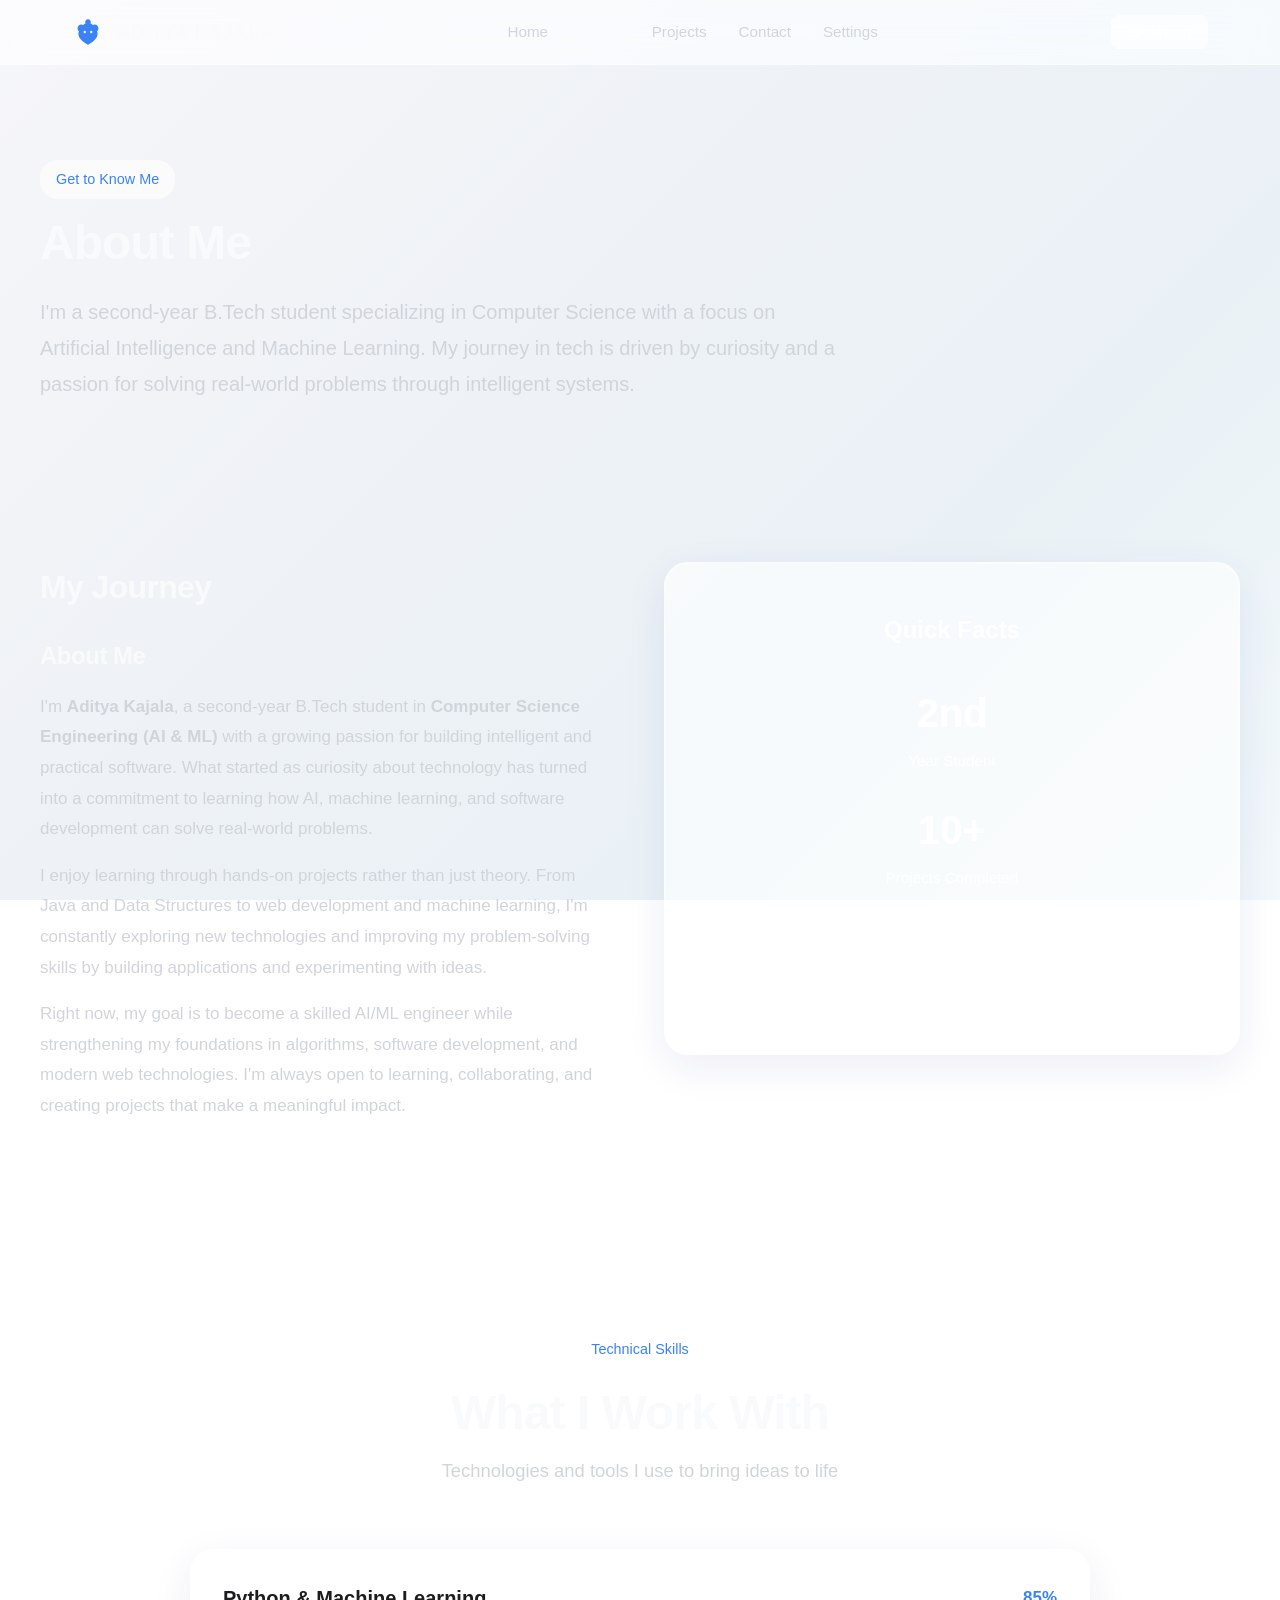
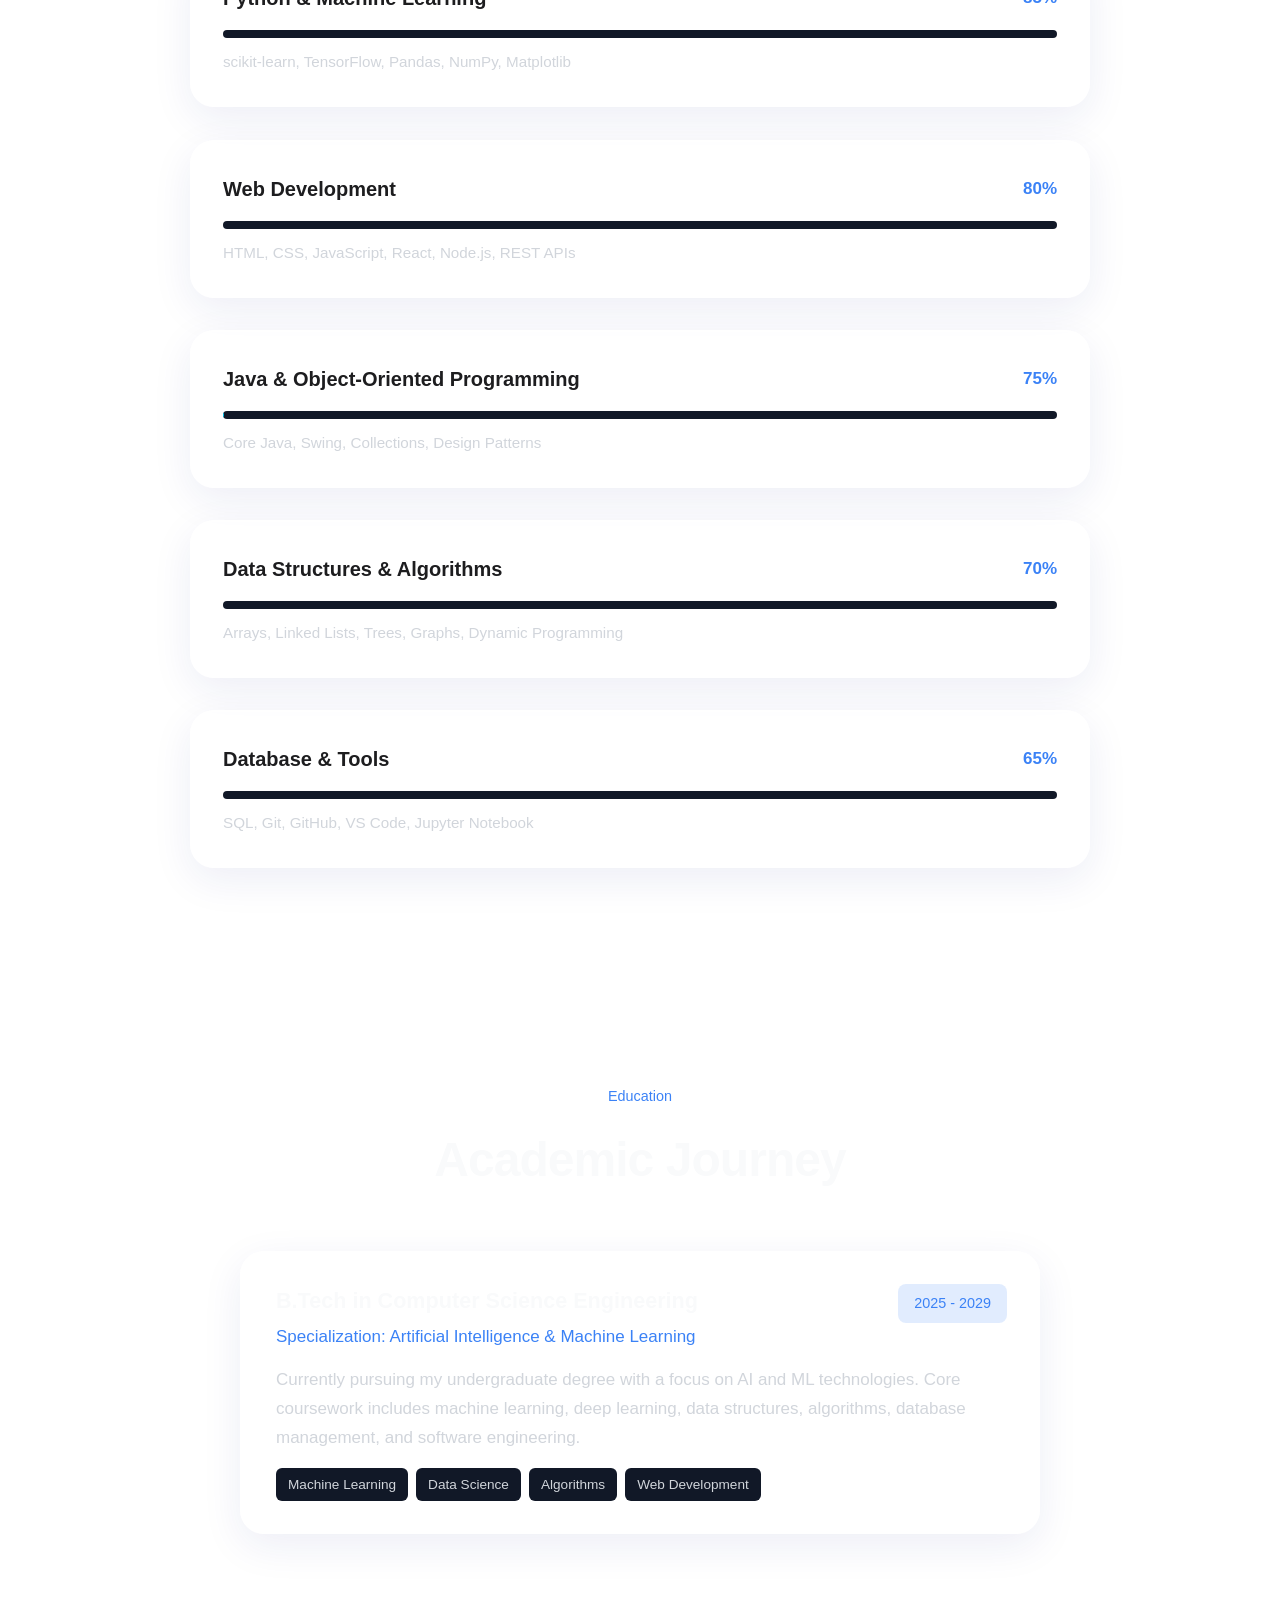
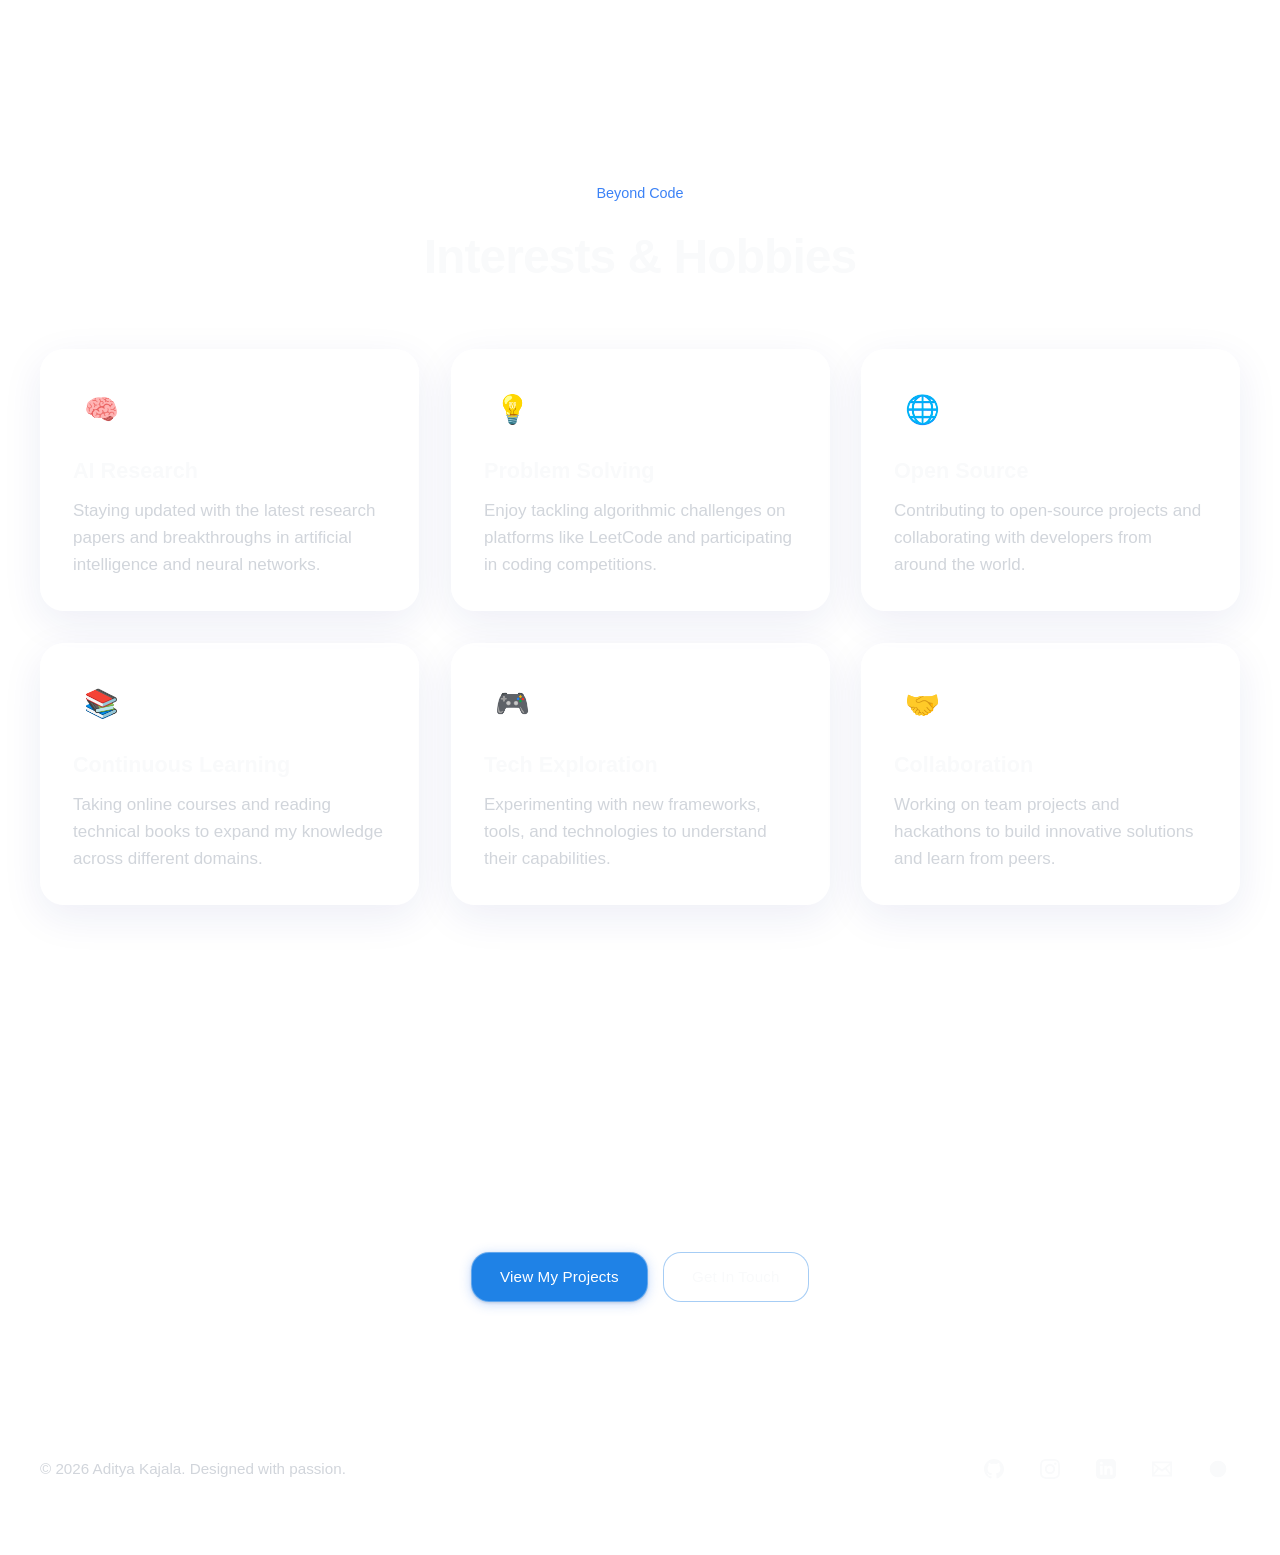
==== commit 61664a2e: "Fix UI: dark theme default, heading contrast, social icons, buttons, form labels, navbar offset - Gl" ====
--- a/about.html
+++ b/about.html
@@ -23,7 +23,7 @@
 <body>
 <script>
 (function(){
-  try{ var t=localStorage.getItem("theme"); if(t&&t!=="light") document.body.classList.add(t+"-theme"); }catch(e){}
+  try{ var t=localStorage.getItem('theme'); if(t&&t!=='light') document.body.classList.add(t+'-theme'); }catch(e){}
 })();
 </script>
 
@@ -60,7 +60,7 @@
   <main>
 
     <!-- About Hero -->
-    <section style="padding: 8rem 2rem 4rem;">
+    <section style="padding: 10rem 2rem 4rem;">
       <div class="container">
         <div class="reveal">
           <span class="section-tag">Get to Know Me</span>
@@ -77,8 +77,8 @@
       <div class="container">
         <div style="display: grid; grid-template-columns: repeat(auto-fit, minmax(300px, 1fr)); gap: 3rem; align-items: start;">
           <div class="reveal-left">
-            <h2 style="font-size: 2rem; font-weight: 700; margin-bottom: 1.5rem; color: var(--text-primary); letter-spacing: -0.02em;">My Journey</h2>
-            <h2 style="font-size: 1.5rem; font-weight: 700; margin-bottom: 1rem; color: var(--text-primary); letter-spacing: -0.02em;">About Me</h2>
+            <h2 style="font-size: 2rem; font-weight: 700; margin-bottom: 1.5rem; color: #F9FAFB; letter-spacing: -0.02em;">My Journey</h2>
+            <h2 style="font-size: 1.5rem; font-weight: 700; margin-bottom: 1rem; color: #F9FAFB; letter-spacing: -0.02em;">About Me</h2>
             <p style="color: var(--text-secondary); line-height: 1.8; margin-bottom: 1rem;">
               I'm <strong>Aditya Kajala</strong>, a second-year B.Tech student in <strong>Computer Science Engineering (AI & ML)</strong> with a growing passion for building intelligent and practical software. What started as curiosity about technology has turned into a commitment to learning how AI, machine learning, and software development can solve real-world problems.
             </p>
--- a/css/style.css
+++ b/css/style.css
@@ -1,25 +1,25 @@
 /* ============================================
    APPLE-STYLE PREMIUM PORTFOLIO - ADITYA KAJALA
-   Design System & Global Styles
+   Design System & Global Styles - DARK THEME
    ============================================ */
 
 :root {
-  /* Colors - Apple Light Theme */
-  --white: #ffffff;
-  --off-white: #fbfbfd;
-  --light-grey: #f5f5f7;
-  --medium-grey: #d2d2d7;
-  --dark-grey: #86868b;
-  --text-primary: #1d1d1f;
-  --text-secondary: #6e6e73;
-  --accent-blue: #0071e3;
-  --accent-blue-hover: #0077ed;
-  --accent-blue-light: rgba(0, 113, 227, 0.1);
-  --border-color: rgba(0, 0, 0, 0.08);
-  --shadow-sm: 0 2px 8px rgba(0, 0, 0, 0.04);
-  --shadow-md: 0 4px 16px rgba(0, 0, 0, 0.08);
-  --shadow-lg: 0 8px 32px rgba(0, 0, 0, 0.12);
-  --glass-bg: rgba(255, 255, 255, 0.7);
+  /* Apple Dark Palette */
+  --white: #F9FAFB;
+  --off-white: #0A0A0A;
+  --light-grey: #111827;
+  --medium-grey: #1F2937;
+  --dark-grey: #374151;
+  --text-primary: #F9FAFB;
+  --text-secondary: #D1D5DB;
+  --accent-blue: #3B82F6;
+  --accent-blue-hover: #2563EB;
+  --accent-blue-light: rgba(59, 130, 246, 0.15);
+  --border-color: rgba(255, 255, 255, 0.1);
+  --shadow-sm: 0 2px 8px rgba(0, 0, 0, 0.3);
+  --shadow-md: 0 4px 16px rgba(0, 0, 0, 0.4);
+  --shadow-lg: 0 8px 32px rgba(0, 0, 0, 0.5);
+  --glass-bg: rgba(17, 24, 39, 0.7);
 
   /* Typography */
   --font-primary: -apple-system, BlinkMacSystemFont, "Segoe UI", "Inter", sans-serif;
@@ -60,6 +60,7 @@
 
 html {
   scroll-behavior: smooth;
+  scroll-padding-top: 80px;
   -webkit-font-smoothing: antialiased;
   -moz-osx-font-smoothing: grayscale;
 }
@@ -198,7 +199,6 @@
   font-weight: 600;
   letter-spacing: 0.5px;
   transition: background var(--transition-fast);
-  /* Mobile hardening: no tap delay, always clickable above other content */
   touch-action: manipulation;
   -webkit-tap-highlight-color: transparent;
   position: relative;
@@ -219,51 +219,64 @@
 .btn {
   display: inline-flex;
   align-items: center;
+  justify-content: center;
   gap: 0.5rem;
-  padding: 0.75rem 1.5rem;
+  padding: 0.75rem 1.75rem;
   border-radius: var(--radius-lg);
   font-size: 0.95rem;
   font-weight: var(--font-weight-medium);
   text-decoration: none;
   cursor: pointer;
   transition: all var(--transition-fast);
-  border: none;
+  border: 1.5px solid transparent;
   outline: none;
   font-family: inherit;
+  letter-spacing: 0.01em;
+}
+
+.btn:focus-visible {
+  box-shadow: 0 0 0 3px rgba(59, 130, 246, 0.5);
 }
 
 .btn-primary {
-  background: var(--accent-blue);
-  color: var(--white);
-  box-shadow: 0 2px 12px rgba(0, 113, 227, 0.25);
+  background: linear-gradient(135deg, #3B82F6 0%, #2563EB 100%);
+  color: #FFFFFF;
+  border-color: rgba(255, 255, 255, 0.2);
+  box-shadow: 0 2px 12px rgba(59, 130, 246, 0.3), 0 1px 3px rgba(0,0,0,0.15);
 }
 
 .btn-primary:hover {
-  background: var(--accent-blue-hover);
-  transform: translateY(-2px);
-  box-shadow: 0 4px 20px rgba(0, 113, 227, 0.35);
+  background: linear-gradient(135deg, #2563EB 0%, #1D4ED8 100%);
+  color: #FFFFFF;
+  transform: translateY(-3px);
+  box-shadow: 0 8px 28px rgba(59, 130, 246, 0.45), 0 2px 8px rgba(0,0,0,0.2);
+  border-color: rgba(255, 255, 255, 0.4);
 }
 
 .btn-secondary {
-  background: var(--white);
-  color: var(--accent-blue);
-  border: 1.5px solid var(--accent-blue);
+  background: transparent;
+  color: var(--text-primary);
+  border-color: var(--accent-blue);
 }
 
 .btn-secondary:hover {
   background: var(--accent-blue-light);
+  color: var(--text-primary);
   transform: translateY(-2px);
+  border-color: var(--accent-blue);
+  box-shadow: 0 4px 16px rgba(59, 130, 246, 0.2);
 }
 
 .btn-ghost {
-  background: transparent;
-  color: var(--text-primary);
-  border: 1.5px solid var(--border-color);
+  background: rgba(255, 255, 255, 0.06);
+  color: var(--text-primary);
+  border-color: rgba(255, 255, 255, 0.15);
 }
 
 .btn-ghost:hover {
-  background: var(--light-grey);
-  border-color: var(--medium-grey);
+  background: rgba(255, 255, 255, 0.12);
+  border-color: rgba(255, 255, 255, 0.3);
+  color: var(--text-primary);
 }
 
 /* ============================================
@@ -279,7 +292,7 @@
   text-align: center;
   position: relative;
   overflow: hidden;
-  background: linear-gradient(135deg, var(--off-white) 0%, var(--light-grey) 100%);
+  background: linear-gradient(135deg, #0A0A0A 0%, #111827 60%, #0A0A0A 100%);
 }
 
 .hero-content {
@@ -302,8 +315,16 @@
   line-height: 1.1;
   margin-bottom: var(--spacing-md);
   letter-spacing: -0.02em;
+  color: var(--text-primary);
   opacity: 0;
   animation: fadeInUp 0.8s ease 0.2s forwards;
+}
+
+.hero h1 .text-gradient {
+  background: linear-gradient(135deg, #3B82F6 0%, #60A5FA 100%);
+  -webkit-background-clip: text;
+  -webkit-text-fill-color: transparent;
+  background-clip: text;
 }
 
 .hero-description {
@@ -331,9 +352,9 @@
   content: '';
   position: absolute;
   border-radius: 50%;
-  background: var(--accent-blue-light);
+  background: rgba(59, 130, 246, 0.08);
   filter: blur(80px);
-  opacity: 0.3;
+  opacity: 0.4;
   animation: float 20s ease-in-out infinite;
 }
 
@@ -368,6 +389,7 @@
 .section-header {
   text-align: center;
   margin-bottom: var(--spacing-lg);
+  padding-top: 1rem;
 }
 
 .section-tag {
@@ -386,6 +408,8 @@
   font-weight: var(--font-weight-bold);
   margin-bottom: var(--spacing-sm);
   letter-spacing: -0.02em;
+  color: var(--text-primary);
+  line-height: 1.15;
 }
 
 .section-description {
@@ -400,10 +424,10 @@
    ============================================ */
 
 .card {
-  background: var(--white);
+  background: #1F2937;
   border-radius: var(--radius-xl);
   padding: var(--spacing-md);
-  border: 1px solid var(--border-color);
+  border: 1px solid rgba(255, 255, 255, 0.08);
   box-shadow: var(--shadow-sm);
   transition: all var(--transition-smooth);
 }
@@ -411,7 +435,7 @@
 .card:hover {
   transform: translateY(-8px);
   box-shadow: var(--shadow-lg);
-  border-color: var(--medium-grey);
+  border-color: rgba(59, 130, 246, 0.3);
 }
 
 .card-icon {
@@ -424,12 +448,14 @@
   justify-content: center;
   margin-bottom: var(--spacing-sm);
   font-size: 1.75rem;
+  color: var(--accent-blue);
 }
 
 .card-title {
   font-size: 1.35rem;
   font-weight: var(--font-weight-semibold);
   margin-bottom: var(--spacing-xs);
+  color: var(--text-primary);
 }
 
 .card-description {
@@ -466,19 +492,21 @@
   display: block;
   font-weight: var(--font-weight-medium);
   margin-bottom: var(--spacing-xs);
-  color: var(--text-primary);
+  color: #F9FAFB;
+  font-size: 0.95rem;
+  letter-spacing: 0.01em;
 }
 
 .form-input,
 .form-textarea {
   width: 100%;
   padding: 0.875rem 1rem;
-  border: 1.5px solid var(--border-color);
+  border: 1.5px solid rgba(255, 255, 255, 0.12);
   border-radius: var(--radius-md);
   font-family: inherit;
   font-size: 1rem;
   color: var(--text-primary);
-  background: var(--white);
+  background: #111827;
   transition: all var(--transition-fast);
 }
 
@@ -487,6 +515,13 @@
   outline: none;
   border-color: var(--accent-blue);
   box-shadow: 0 0 0 4px var(--accent-blue-light);
+  background: #1F2937;
+}
+
+.form-input::placeholder,
+.form-textarea::placeholder {
+  color: var(--text-secondary);
+  opacity: 0.65;
 }
 
 .form-textarea {
@@ -495,7 +530,7 @@
 }
 
 .form-error {
-  color: #ff3b30;
+  color: #F87171;
   font-size: 0.875rem;
   margin-top: var(--spacing-xs);
   display: none;
@@ -507,7 +542,7 @@
 
 .form-group.error .form-input,
 .form-group.error .form-textarea {
-  border-color: #ff3b30;
+  border-color: #F87171;
 }
 
 /* ============================================
@@ -515,8 +550,8 @@
    ============================================ */
 
 footer {
-  background: var(--white);
-  border-top: 1px solid var(--border-color);
+  background: #0F1013;
+  border-top: 1px solid rgba(255, 255, 255, 0.08);
   padding: var(--spacing-lg) var(--spacing-md);
 }
 
@@ -537,7 +572,7 @@
 
 .social-links {
   display: flex;
-  gap: 1rem;
+  gap: 0.75rem;
   list-style: none;
 }
 
@@ -547,19 +582,29 @@
   display: flex;
   align-items: center;
   justify-content: center;
-  background: var(--light-grey);
+  background: rgba(255, 255, 255, 0.05);
   border-radius: var(--radius-md);
   color: var(--text-primary);
   text-decoration: none;
   font-size: 1.25rem;
   transition: all var(--transition-fast);
+  border: 1.5px solid rgba(255, 255, 255, 0.15);
 }
 
 .social-links a:hover {
-  background: var(--accent-blue); color: var(--white); transform: translateY(-4px);
-  opacity: 1; border-color: var(--accent-blue); }
-.social-links a svg { fill: currentColor; opacity: 1; stroke: none; }
-.social-links a { border: 1.5px solid var(--border-color); }
+  background: var(--accent-blue);
+  color: #FFFFFF;
+  transform: translateY(-4px);
+  opacity: 1;
+  border-color: var(--accent-blue);
+  box-shadow: 0 4px 16px rgba(59, 130, 246, 0.35);
+}
+
+.social-links a svg {
+  fill: currentColor;
+  opacity: 1;
+  stroke: none;
+}
 
 /* ============================================
    UTILITY CLASSES
@@ -597,7 +642,7 @@
   left: 0;
   width: 100%;
   height: 100%;
-  background: var(--white);
+  background: #0A0A0A;
   display: flex;
   align-items: center;
   justify-content: center;
@@ -614,7 +659,7 @@
 .loader-spinner {
   width: 50px;
   height: 50px;
-  border: 4px solid var(--light-grey);
+  border: 4px solid #1F2937;
   border-top-color: var(--accent-blue);
   border-radius: 50%;
   animation: spin 1s linear infinite;
@@ -631,11 +676,11 @@
     left: 0;
     right: 0;
     flex-direction: column;
-    background: var(--glass-bg);
+    background: rgba(10, 10, 10, 0.95);
     backdrop-filter: blur(20px) saturate(180%);
     padding: var(--spacing-md);
     gap: 0;
-    border-bottom: 1px solid var(--border-color);
+    border-bottom: 1px solid rgba(255, 255, 255, 0.08);
     transform: translateY(-100%);
     opacity: 0;
     transition: all var(--transition-smooth);
@@ -650,7 +695,7 @@
 
   .nav-links li {
     padding: var(--spacing-sm) 0;
-    border-bottom: 1px solid var(--border-color);
+    border-bottom: 1px solid rgba(255, 255, 255, 0.06);
   }
 
   .nav-links li:last-child {
@@ -713,6 +758,31 @@
   }
 
   body {
-    background: white;
-  }
-}
+    background: #0A0A0A;
+  }
+}
+
+/* ============================================
+   ANIMATIONS
+   ============================================ */
+
+@keyframes fadeInUp {
+  from {
+    opacity: 0;
+    transform: translateY(20px);
+  }
+  to {
+    opacity: 1;
+    transform: translateY(0);
+  }
+}
+
+@keyframes float {
+  0%, 100% { transform: translate(0, 0); }
+  33% { transform: translate(30px, -30px); }
+  66% { transform: translate(-20px, 20px); }
+}
+
+@keyframes spin {
+  to { transform: rotate(360deg); }
+}
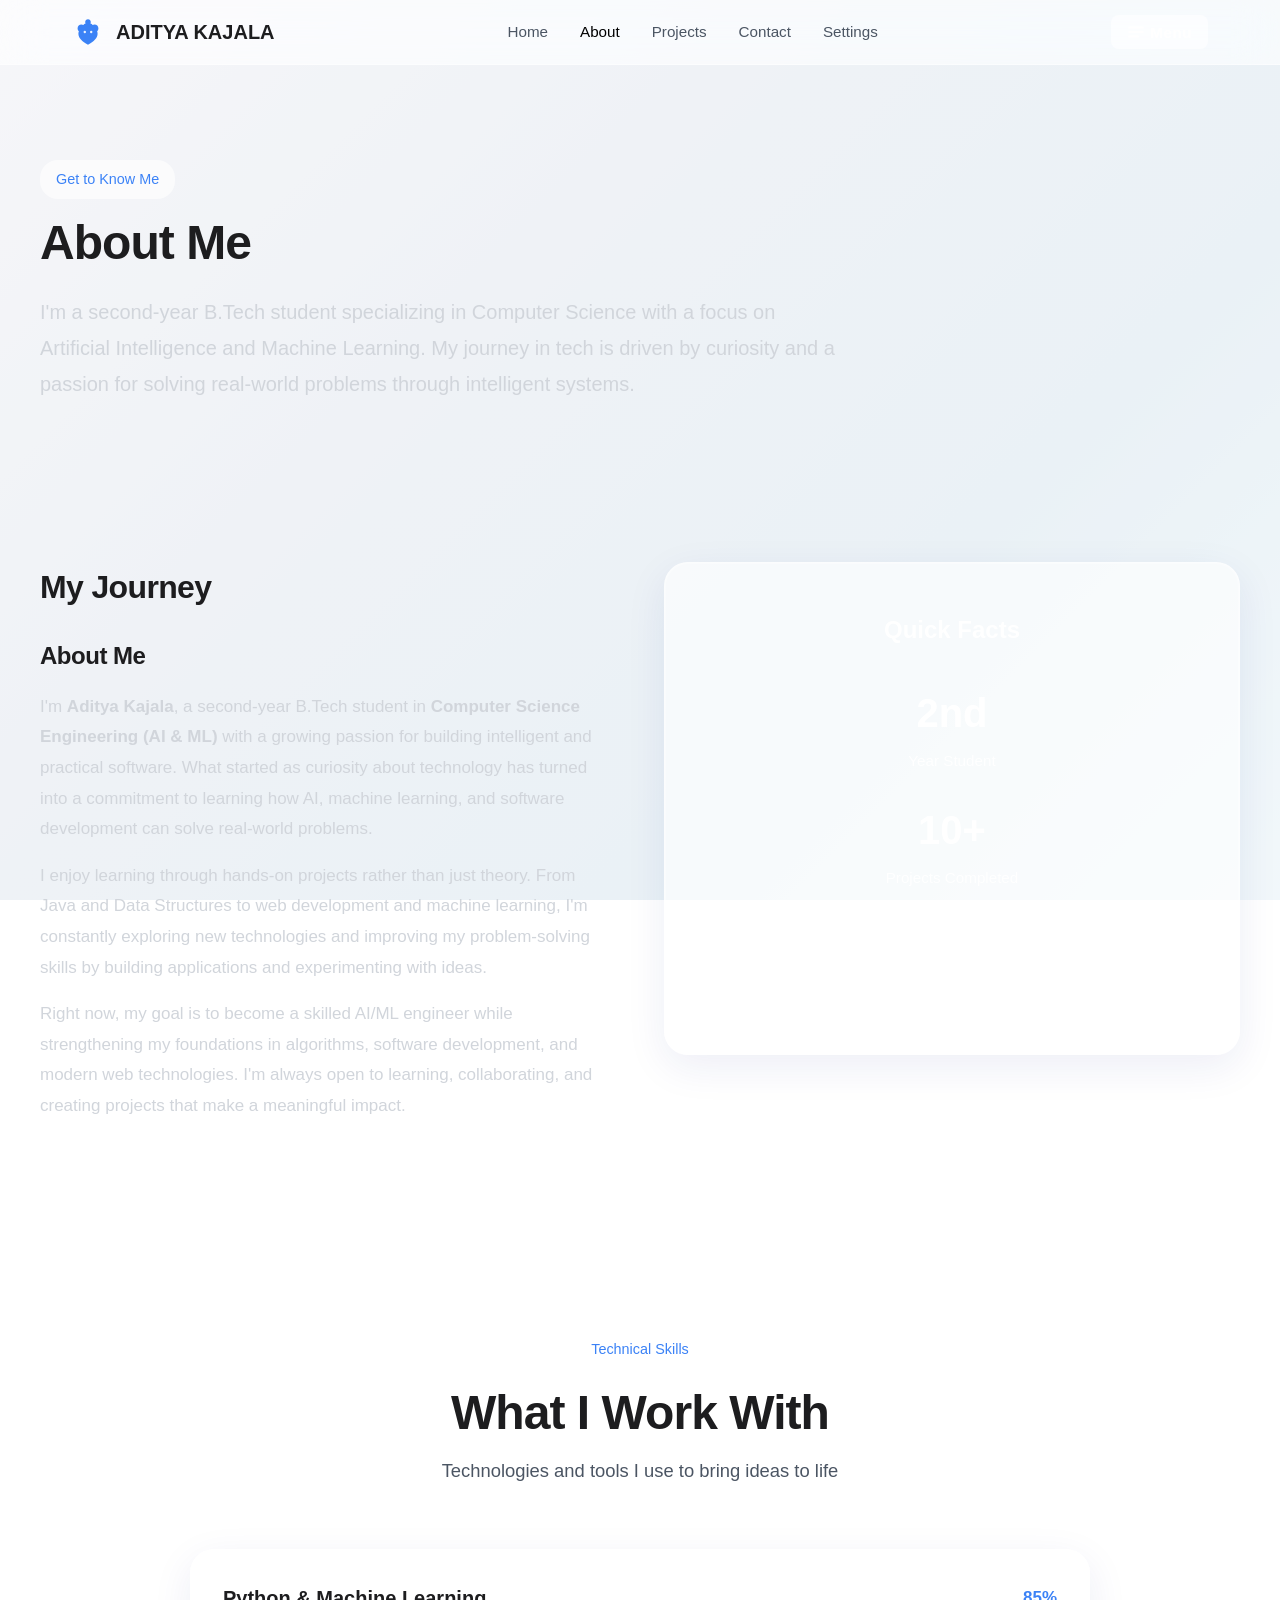
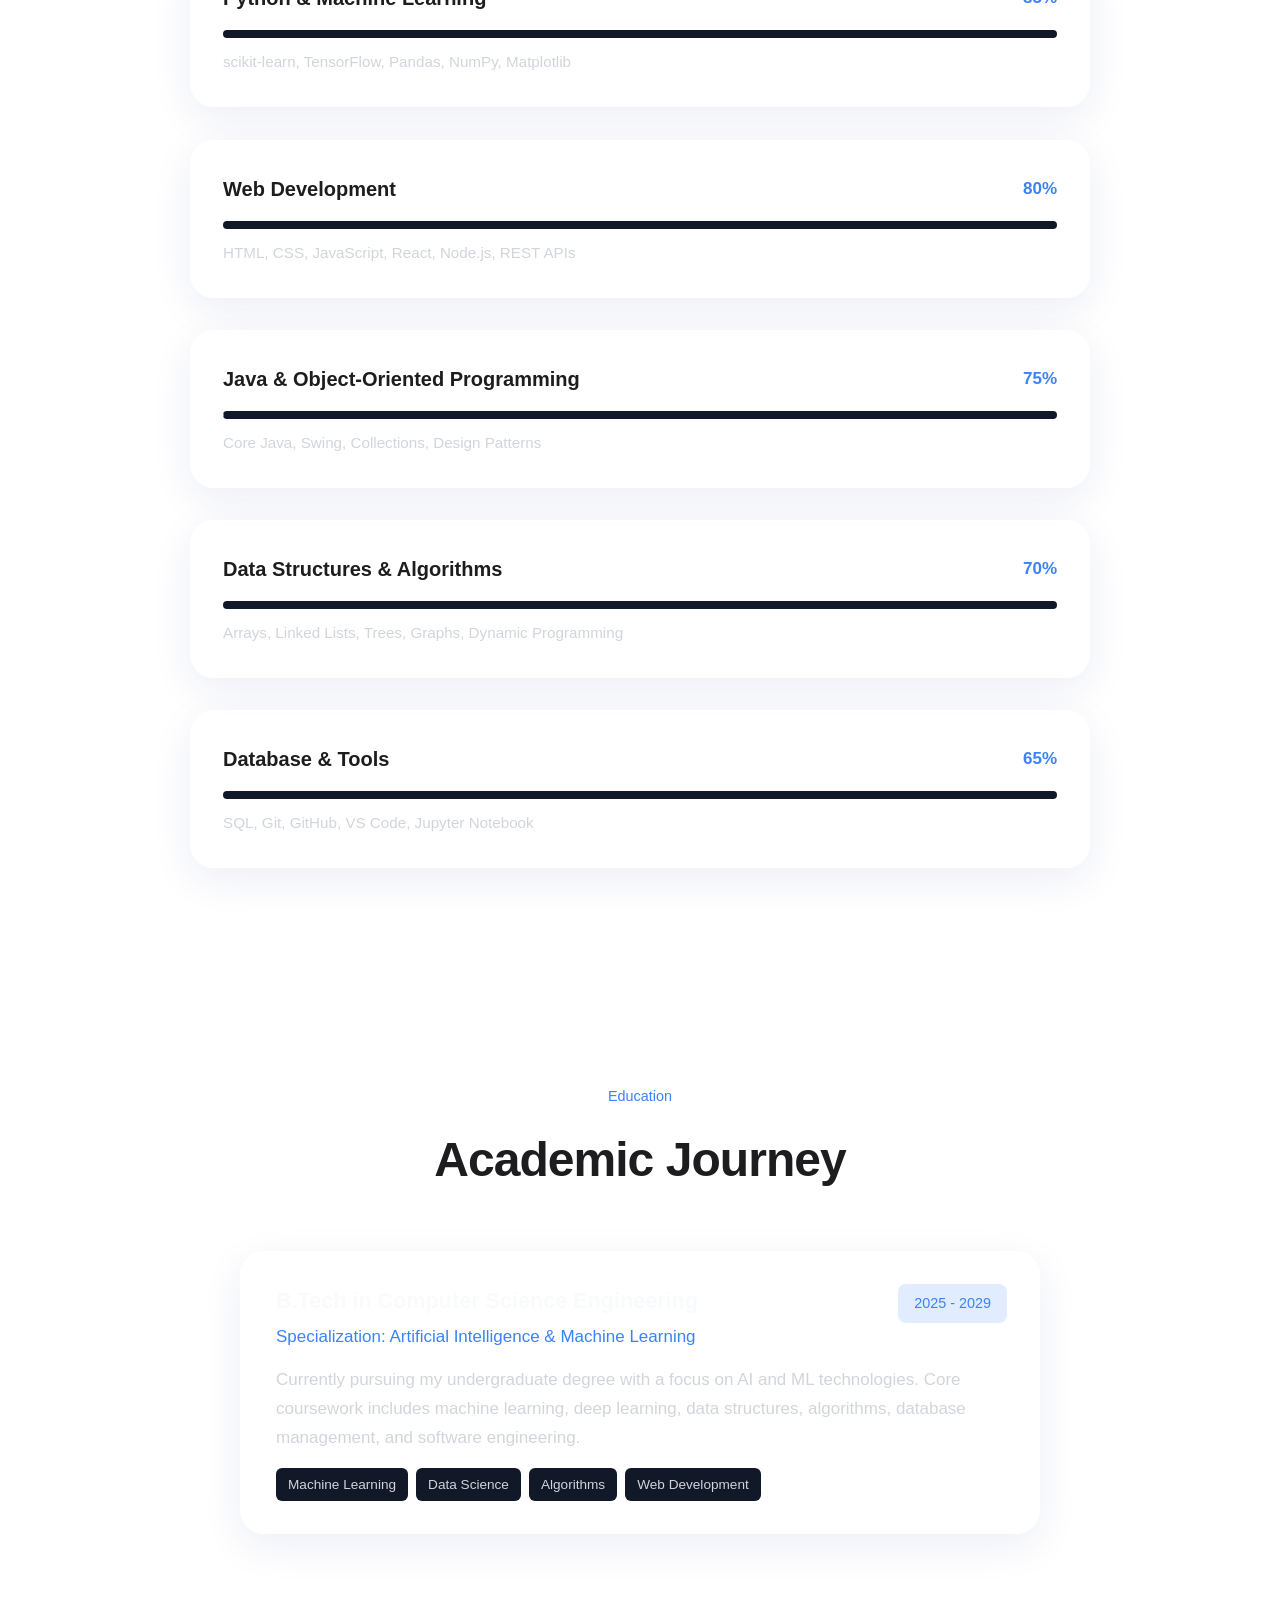
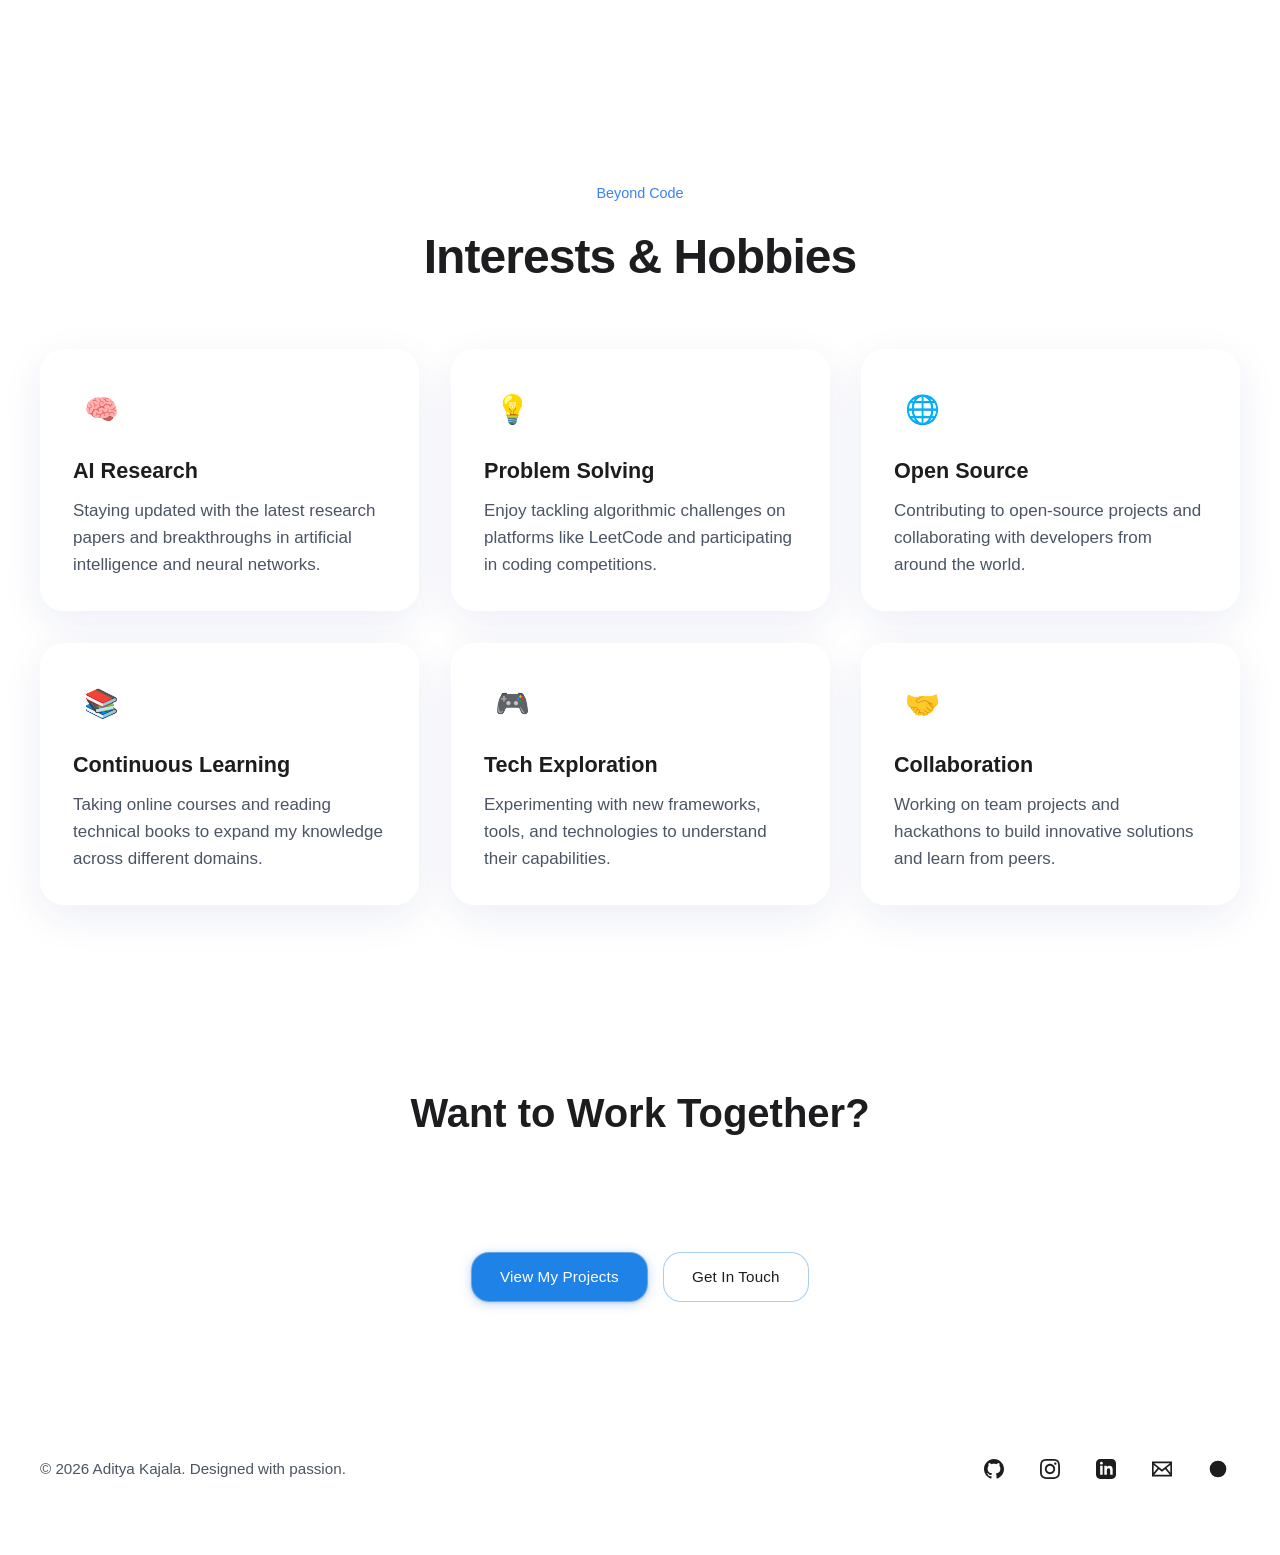
==== commit 36c277d0: "Bust cache for glass-theme CSS fix" ====
--- a/about.html
+++ b/about.html
@@ -16,9 +16,9 @@
   <link rel="icon" type="image/svg+xml" href="./assets/logo.svg">
 
   <!-- Stylesheets -->
-  <link rel="stylesheet" href="./css/style.css?v=3">
-  <link rel="stylesheet" href="./css/animations.css?v=3">
-  <link rel="stylesheet" href="./css/glass-theme.css?v=3">
+  <link rel="stylesheet" href="./css/style.css?v=4">
+  <link rel="stylesheet" href="./css/animations.css?v=4">
+  <link rel="stylesheet" href="./css/glass-theme.css?v=4">
 </head>
 <body>
 <script>
@@ -339,7 +339,7 @@
   </footer>
 
   <!-- JavaScript -->
-  <script src="./js/main.js?v=3"></script>
+  <script src="./js/main.js?v=4"></script>
 
 </body>
 </html>
--- a/css/glass-theme.css
+++ b/css/glass-theme.css
@@ -175,26 +175,64 @@
 .blue-theme footer { background: rgba(215,225,240,0.65) !important; border-top-color: rgba(100,140,220,0.35) !important; }
 .blue-theme .social-links a { background: rgba(210,225,245,0.6) !important; border-color: rgba(100,140,220,0.35) !important; }
 .blue-theme .hero { background: radial-gradient(circle at 30% 20%, rgba(215,225,240,0.85) 0%, rgba(200,215,235,0.85) 60%, rgba(190,205,225,0.85) 100%) !important; }
-.blue-theme .logo, .blue-theme .nav-links a, .blue-theme .card-title, .blue-theme .section-title, .blue-theme .hero-subtitle, .blue-theme .hero-description, .blue-theme .footer-text, .blue-theme .hero h1, .blue-theme .btn, .blue-theme .section-description { color: #1a2332 !important; }
+.blue-theme .logo, .blue-theme .nav-links a, .blue-theme .card-title, .blue-theme .section-title, .blue-theme h2, .blue-theme .hero-subtitle, .blue-theme .hero-description, .blue-theme .footer-text, .blue-theme .hero h1, .blue-theme .btn-secondary, .blue-theme .btn-ghost, .blue-theme .section-description, .blue-theme .form-label, .blue-theme .form-input, .blue-theme .form-textarea, .blue-theme .social-links a { color: #1a2332 !important; }
+.blue-theme .btn-primary { color: #ffffff !important; }
 .blue-theme .card-description, .blue-theme .section-description, .blue-theme .footer-text, .blue-theme .nav-links a { color: #33455c !important; }
 .blue-theme .nav-links a.active { color: #0a2847 !important; }
 .blue-theme .loader { background: rgba(220,228,240,0.7) !important; }
 .blue-theme .loader-spinner { background: rgba(210,225,240,0.7) !important; border-color: rgba(100,140,220,0.6) !important; }
+.blue-theme .filter-btn { color: #1a2332 !important; }
+
+/* ===== LIGHT THEME TEXT VISIBILITY ===== */
+body:not(.dark-theme):not(.blue-theme) .logo,
+body:not(.dark-theme):not(.blue-theme) .nav-links a,
+body:not(.dark-theme):not(.blue-theme) .card-title,
+body:not(.dark-theme):not(.blue-theme) .section-title,
+body:not(.dark-theme):not(.blue-theme) h2,
+body:not(.dark-theme):not(.blue-theme) .hero-subtitle,
+body:not(.dark-theme):not(.blue-theme) .hero-description,
+body:not(.dark-theme):not(.blue-theme) .footer-text,
+body:not(.dark-theme):not(.blue-theme) .hero h1,
+body:not(.dark-theme):not(.blue-theme) .btn-secondary,
+body:not(.dark-theme):not(.blue-theme) .btn-ghost,
+body:not(.dark-theme):not(.blue-theme) .section-description,
+body:not(.dark-theme):not(.blue-theme) .form-label,
+body:not(.dark-theme):not(.blue-theme) .form-input,
+body:not(.dark-theme):not(.blue-theme) .form-textarea,
+body:not(.dark-theme):not(.blue-theme) .social-links a,
+body:not(.dark-theme):not(.blue-theme) .filter-btn {
+  color: #1d1d1f !important;
+}
+body:not(.dark-theme):not(.blue-theme) .btn-primary { color: #ffffff !important; }
+body:not(.dark-theme):not(.blue-theme) .card-description,
+body:not(.dark-theme):not(.blue-theme) .section-description,
+body:not(.dark-theme):not(.blue-theme) .footer-text,
+body:not(.dark-theme):not(.blue-theme) .nav-links a {
+  color: #4b5563 !important;
+}
+body:not(.dark-theme):not(.blue-theme) .nav-links a.active { color: #000000 !important; }
 
 /* ===== DARK THEME TEXT VISIBILITY ===== */
 .dark-theme .logo,
 .dark-theme .nav-links a,
 .dark-theme .card-title,
 .dark-theme .section-title,
+.dark-theme h2,
 .dark-theme .hero-subtitle,
 .dark-theme .hero-description,
 .dark-theme .footer-text,
 .dark-theme .hero h1,
-.dark-theme .btn,
+.dark-theme .btn-secondary,
+.dark-theme .btn-ghost,
 .dark-theme .section-description,
+.dark-theme .form-label,
+.dark-theme .form-input,
+.dark-theme .form-textarea,
+.dark-theme .social-links a,
 .dark-theme .nav-links a.active {
   color: #f5f5f7 !important;
 }
+.dark-theme .btn-primary { color: #ffffff !important; }
 .dark-theme .card-description,
 .dark-theme .section-description,
 .dark-theme .footer-text,
@@ -203,4 +241,3 @@
 }
 .dark-theme .nav-links a.active { color: #ffffff !important; }
 .dark-theme .filter-btn { color: #e5e5ea !important; }
-.blue-theme .filter-btn { color: #1a2332 !important; }
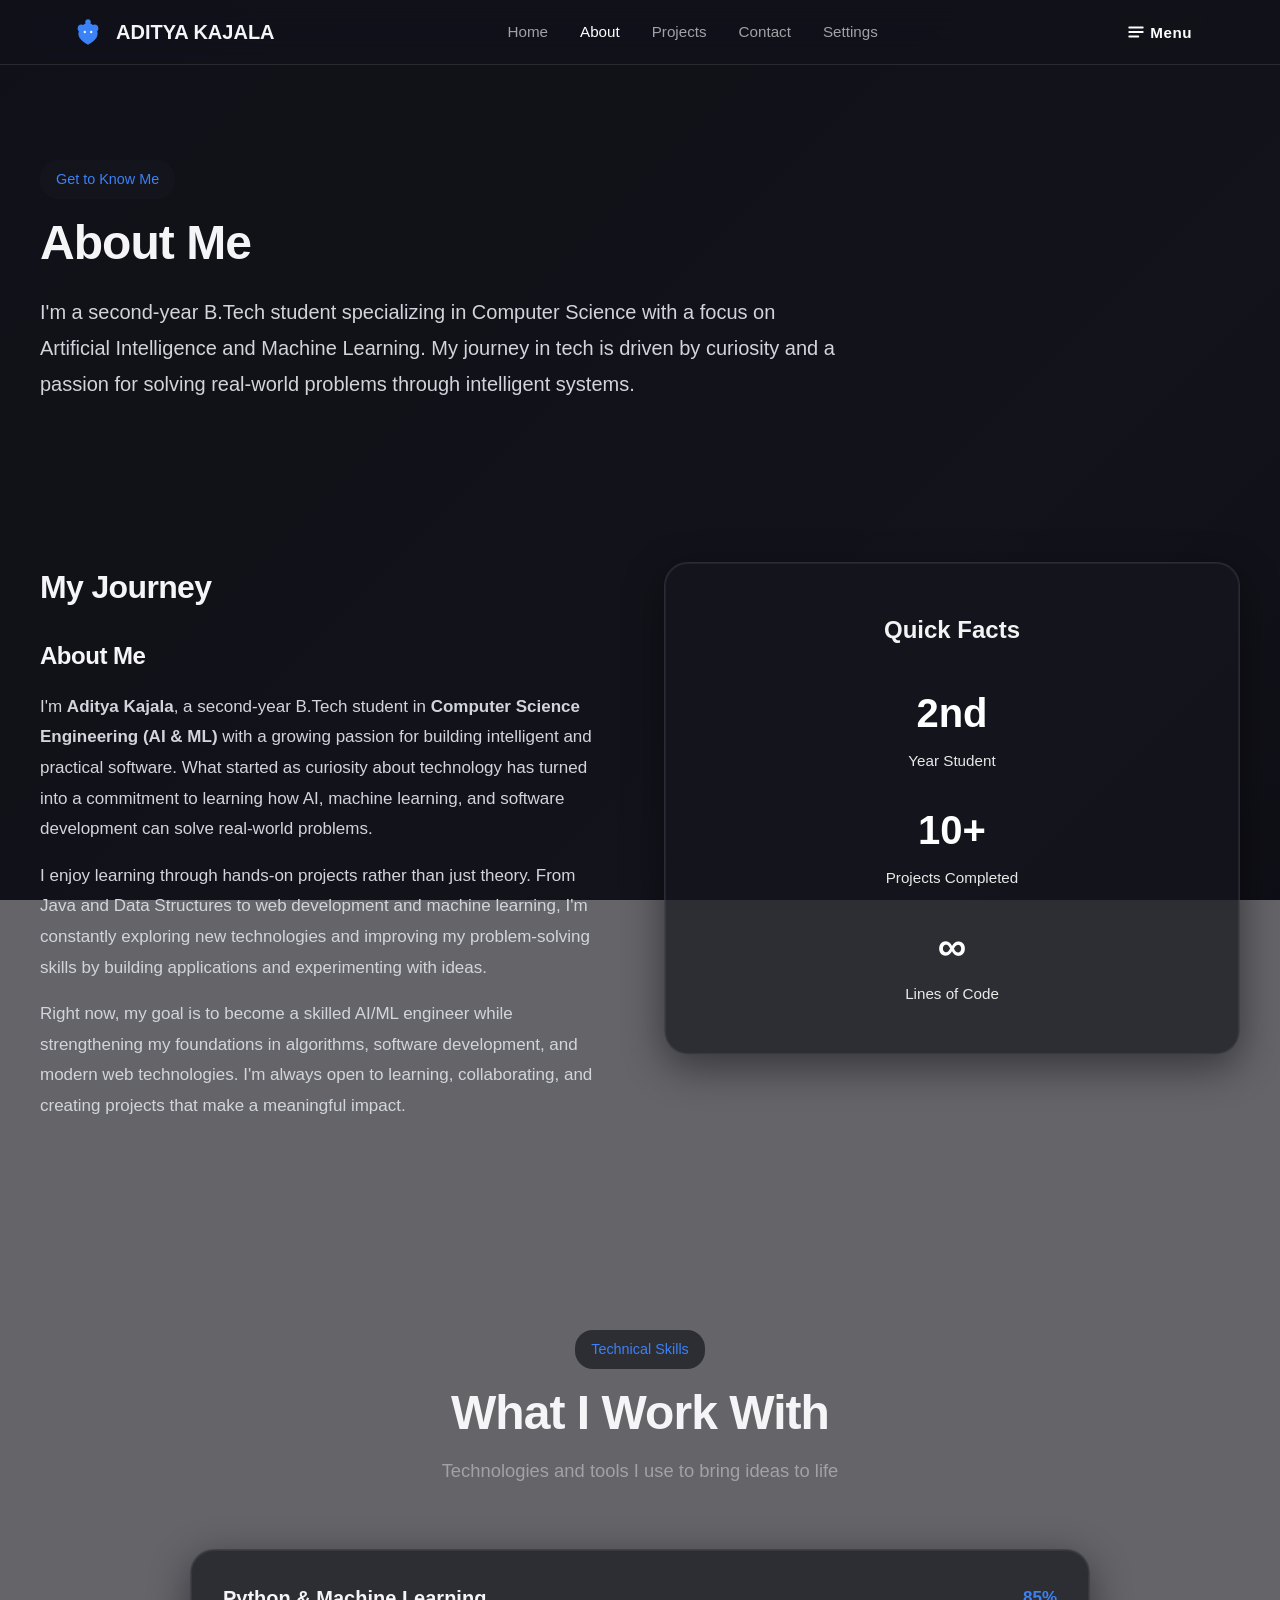
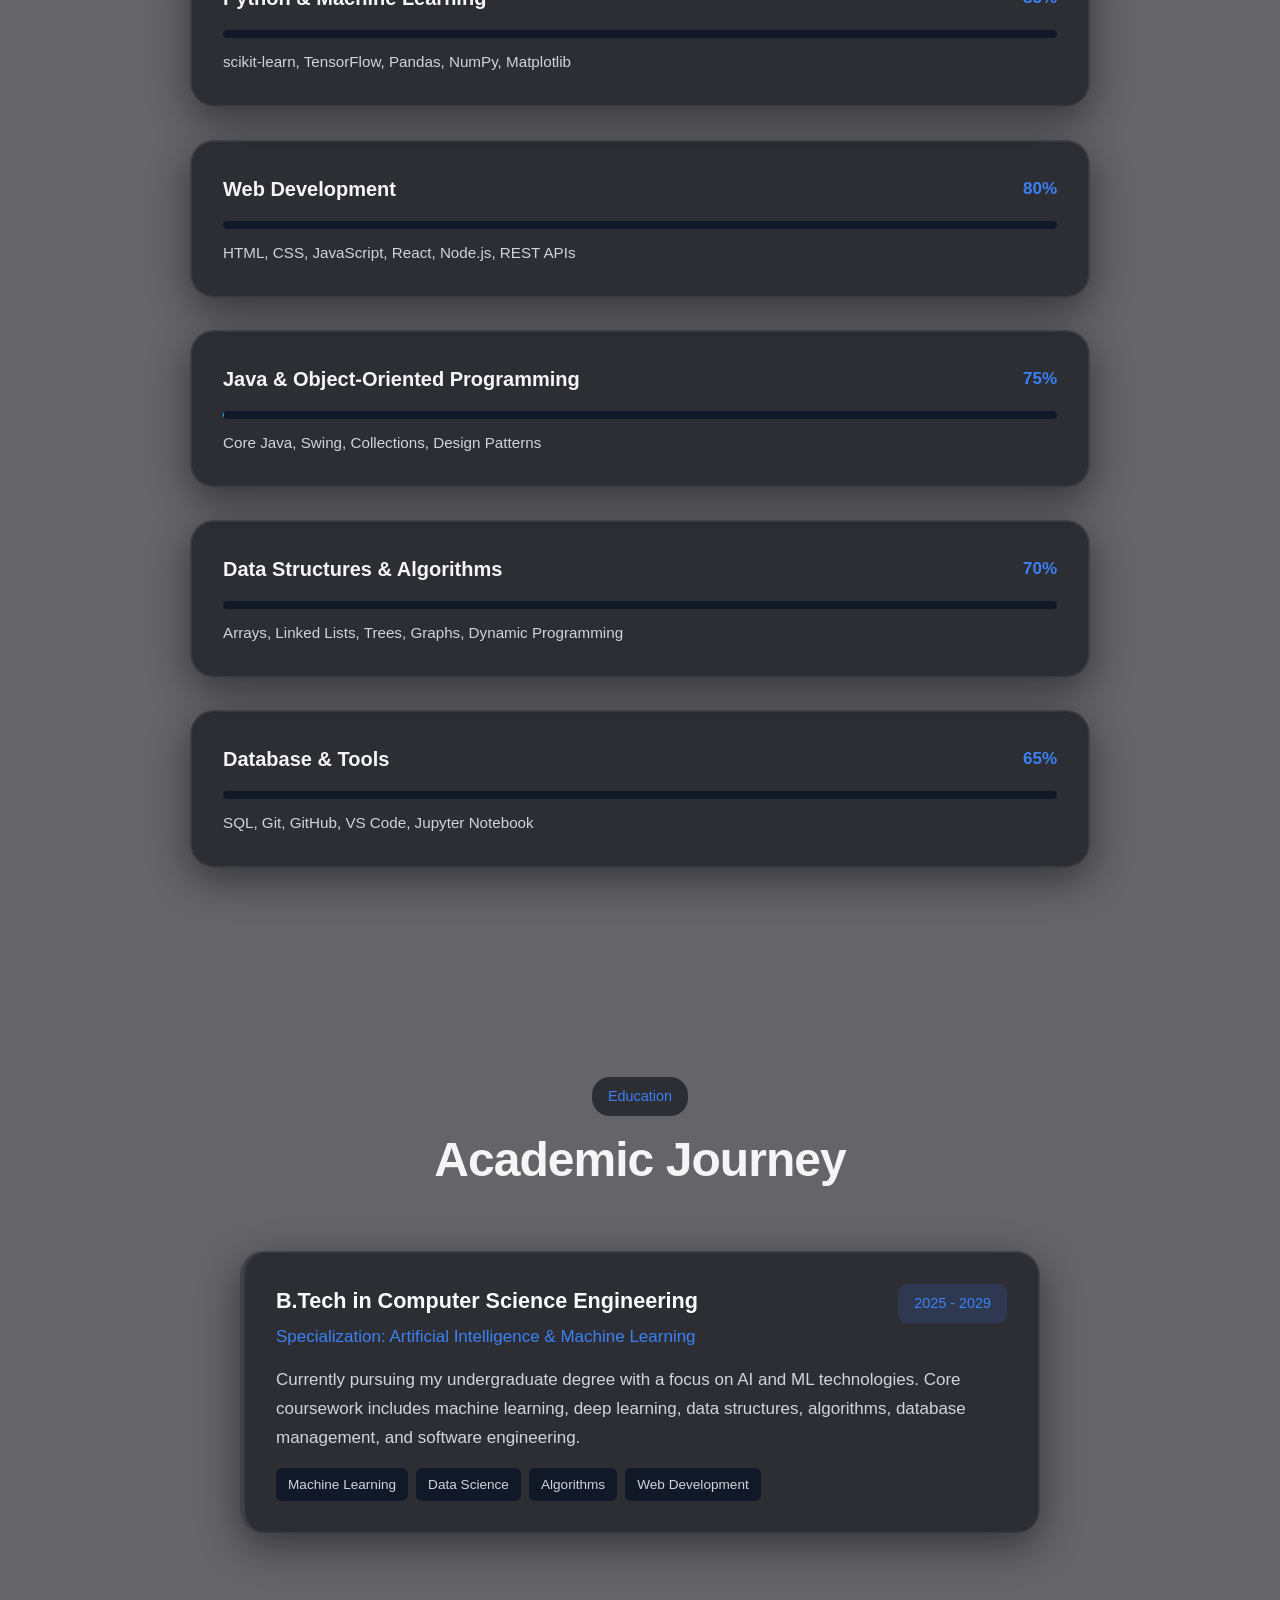
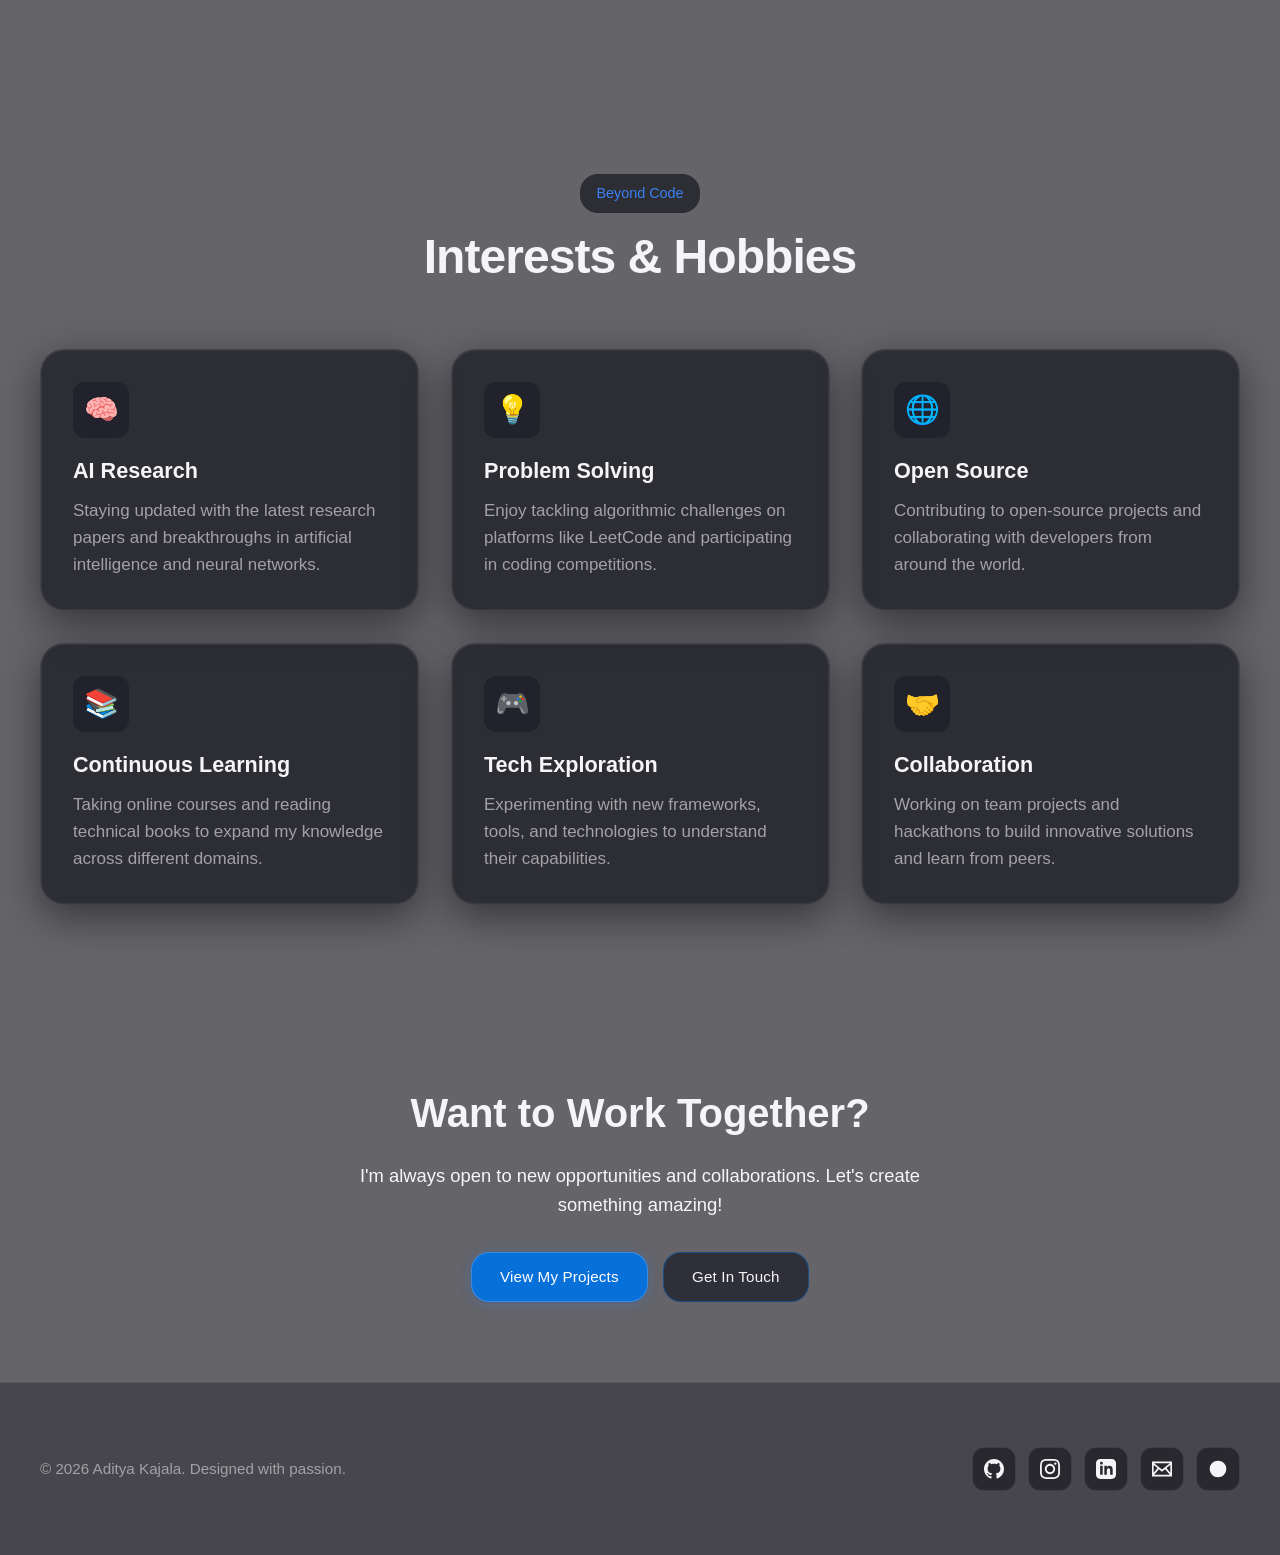
==== commit 48d8f415: "Replace light theme with improved blue theme" ====
--- a/about.html
+++ b/about.html
@@ -16,14 +16,14 @@
   <link rel="icon" type="image/svg+xml" href="./assets/logo.svg">
 
   <!-- Stylesheets -->
-  <link rel="stylesheet" href="./css/style.css?v=4">
-  <link rel="stylesheet" href="./css/animations.css?v=4">
-  <link rel="stylesheet" href="./css/glass-theme.css?v=4">
+  <link rel="stylesheet" href="./css/style.css?v=5">
+  <link rel="stylesheet" href="./css/animations.css?v=5">
+  <link rel="stylesheet" href="./css/glass-theme.css?v=5">
 </head>
 <body>
 <script>
 (function(){
-  try{ var t=localStorage.getItem('theme'); if(t&&t!=='light') document.body.classList.add(t+'-theme'); }catch(e){}
+  try{ var t=localStorage.getItem('theme') || 'dark'; document.body.classList.add(t+'-theme'); }catch(e){}
 })();
 </script>
 
@@ -339,7 +339,7 @@
   </footer>
 
   <!-- JavaScript -->
-  <script src="./js/main.js?v=4"></script>
+  <script src="./js/main.js?v=5"></script>
 
 </body>
 </html>
--- a/css/glass-theme.css
+++ b/css/glass-theme.css
@@ -135,12 +135,12 @@
 .dark-theme .hero { background: radial-gradient(circle at 30% 20%, rgba(20,22,35,0.9) 0%, rgba(12,14,22,0.9) 60%, rgba(8,10,16,0.9) 100%) !important; }
 .dark-theme .hero::before, .dark-theme .hero::after { background: rgba(0,113,227,0.15) !important; filter: blur(120px) !important; opacity: 0.4 !important; }
 
-/* ===== BLUE THEME — soft cool-blue glass ===== */
+/* ===== BLUE THEME - premium sky-blue glass ===== */
 body.blue-theme,
 .blue-theme body {
-  background: linear-gradient(135deg, #dde5f0 0%, #dce6f5 40%, #c8d9e8 70%, #bcd6e6 100%) !important;
+  background: radial-gradient(circle at top left, #e0f2fe 0%, #bae6fd 40%, #7dd3fc 70%, #38bdf8 100%) !important;
   background-attachment: fixed !important;
-  color: #1a2332 !important;
+  color: #0c4a6e !important;
 }
 .blue-theme nav,
 .blue-theme .card,
@@ -159,29 +159,33 @@
 .blue-theme .card-icon,
 .blue-theme .filter-btn,
 .blue-theme .nav-links.active {
-  background: rgba(225,232,245,0.65) !important;
-  border-color: rgba(100,140,220,0.35) !important;
-  box-shadow: 0 8px 32px 0 rgba(30,60,120,0.12), inset 0 0 0 1px rgba(255,255,255,0.35) !important;
-}
-.blue-theme nav { background: rgba(215,225,240,0.75) !important; border-bottom-color: rgba(100,140,220,0.35) !important; }
-.blue-theme .card { background: rgba(230,238,248,0.78) !important; border-color: rgba(120,160,210,0.45) !important; }
-.blue-theme .card:hover { background: rgba(240,245,252,0.9) !important; border-color: rgba(80,130,200,0.6) !important; box-shadow: 0 22px 60px rgba(30,60,120,0.18) !important; }
-.blue-theme .card-icon { background: rgba(200,215,240,0.7) !important; border-color: rgba(100,140,220,0.5) !important; }
-.blue-theme .btn-primary { background: rgba(30,100,210,0.88) !important; border-color: rgba(255,255,255,0.3) !important; }
-.blue-theme .btn-secondary { background: rgba(220,230,245,0.7) !important; border-color: rgba(30,100,210,0.45) !important; }
-.blue-theme .btn-ghost { background: rgba(210,220,240,0.6) !important; border-color: rgba(100,140,220,0.45) !important; }
-.blue-theme .section-tag { background: rgba(210,225,245,0.7) !important; border-color: rgba(100,140,220,0.5) !important; }
-.blue-theme .form-input, .blue-theme .form-textarea { background: rgba(225,235,248,0.7) !important; border-color: rgba(100,140,220,0.45) !important; }
-.blue-theme footer { background: rgba(215,225,240,0.65) !important; border-top-color: rgba(100,140,220,0.35) !important; }
-.blue-theme .social-links a { background: rgba(210,225,245,0.6) !important; border-color: rgba(100,140,220,0.35) !important; }
-.blue-theme .hero { background: radial-gradient(circle at 30% 20%, rgba(215,225,240,0.85) 0%, rgba(200,215,235,0.85) 60%, rgba(190,205,225,0.85) 100%) !important; }
-.blue-theme .logo, .blue-theme .nav-links a, .blue-theme .card-title, .blue-theme .section-title, .blue-theme h2, .blue-theme .hero-subtitle, .blue-theme .hero-description, .blue-theme .footer-text, .blue-theme .hero h1, .blue-theme .btn-secondary, .blue-theme .btn-ghost, .blue-theme .section-description, .blue-theme .form-label, .blue-theme .form-input, .blue-theme .form-textarea, .blue-theme .social-links a { color: #1a2332 !important; }
+  background: rgba(255, 255, 255, 0.55) !important;
+  border-color: rgba(255, 255, 255, 0.75) !important;
+  box-shadow: 0 8px 32px 0 rgba(2, 132, 199, 0.15), inset 0 0 0 1px rgba(255, 255, 255, 0.6) !important;
+}
+.blue-theme nav { background: rgba(255, 255, 255, 0.7) !important; border-bottom-color: rgba(255, 255, 255, 0.8) !important; }
+.blue-theme .card { background: rgba(255, 255, 255, 0.65) !important; border-color: rgba(255, 255, 255, 0.85) !important; }
+.blue-theme .card:hover { background: rgba(255, 255, 255, 0.9) !important; box-shadow: 0 22px 60px rgba(2, 132, 199, 0.25) !important; border-color: #ffffff !important; }
+.blue-theme .card-icon { background: rgba(255, 255, 255, 0.9) !important; border-color: rgba(14, 165, 233, 0.3) !important; color: #0284c7 !important; }
+.blue-theme .btn-primary { background: rgba(2, 132, 199, 0.9) !important; border-color: rgba(255, 255, 255, 0.4) !important; }
+.blue-theme .btn-secondary { background: rgba(255, 255, 255, 0.7) !important; border-color: rgba(2, 132, 199, 0.4) !important; }
+.blue-theme .btn-ghost { background: rgba(255, 255, 255, 0.5) !important; border-color: rgba(14, 165, 233, 0.3) !important; }
+.blue-theme .section-tag { background: rgba(255, 255, 255, 0.8) !important; border-color: rgba(14, 165, 233, 0.4) !important; }
+.blue-theme .form-input, .blue-theme .form-textarea { background: rgba(255, 255, 255, 0.65) !important; border-color: rgba(2, 132, 199, 0.3) !important; }
+.blue-theme .form-input:focus, .blue-theme .form-textarea:focus { background: rgba(255, 255, 255, 0.9) !important; border-color: #0ea5e9 !important; }
+.blue-theme footer { background: rgba(255, 255, 255, 0.6) !important; border-top-color: rgba(255, 255, 255, 0.7) !important; }
+.blue-theme .social-links a { background: rgba(255, 255, 255, 0.7) !important; border-color: rgba(2, 132, 199, 0.3) !important; }
+.blue-theme .social-links a:hover { background: rgba(2, 132, 199, 0.9) !important; border-color: #0284c7 !important; }
+.blue-theme .hero { background: radial-gradient(circle at 30% 20%, rgba(255, 255, 255, 0.6) 0%, rgba(224, 242, 254, 0.5) 60%, rgba(186, 230, 253, 0.4) 100%) !important; }
+.blue-theme .hero::before, .blue-theme .hero::after { background: rgba(255, 255, 255, 0.6) !important; filter: blur(80px) !important; }
+.blue-theme .logo, .blue-theme .nav-links a, .blue-theme .card-title, .blue-theme .section-title, .blue-theme h2, .blue-theme .hero-subtitle, .blue-theme .hero-description, .blue-theme .footer-text, .blue-theme .hero h1, .blue-theme .btn-secondary, .blue-theme .btn-ghost, .blue-theme .section-description, .blue-theme .form-label, .blue-theme .form-input, .blue-theme .form-textarea, .blue-theme .social-links a { color: #0c4a6e !important; }
+.blue-theme .social-links a:hover { color: #ffffff !important; }
 .blue-theme .btn-primary { color: #ffffff !important; }
-.blue-theme .card-description, .blue-theme .section-description, .blue-theme .footer-text, .blue-theme .nav-links a { color: #33455c !important; }
-.blue-theme .nav-links a.active { color: #0a2847 !important; }
-.blue-theme .loader { background: rgba(220,228,240,0.7) !important; }
-.blue-theme .loader-spinner { background: rgba(210,225,240,0.7) !important; border-color: rgba(100,140,220,0.6) !important; }
-.blue-theme .filter-btn { color: #1a2332 !important; }
+.blue-theme .card-description, .blue-theme .section-description, .blue-theme .footer-text, .blue-theme .nav-links a { color: #0f766e !important; }
+.blue-theme .nav-links a.active { color: #082f49 !important; }
+.blue-theme .loader { background: rgba(224, 242, 254, 0.7) !important; }
+.blue-theme .loader-spinner { background: rgba(186, 230, 253, 0.7) !important; border-color: rgba(14, 165, 233, 0.6) !important; }
+.blue-theme .filter-btn { color: #0c4a6e !important; }
 
 /* ===== LIGHT THEME TEXT VISIBILITY ===== */
 body:not(.dark-theme):not(.blue-theme) .logo,
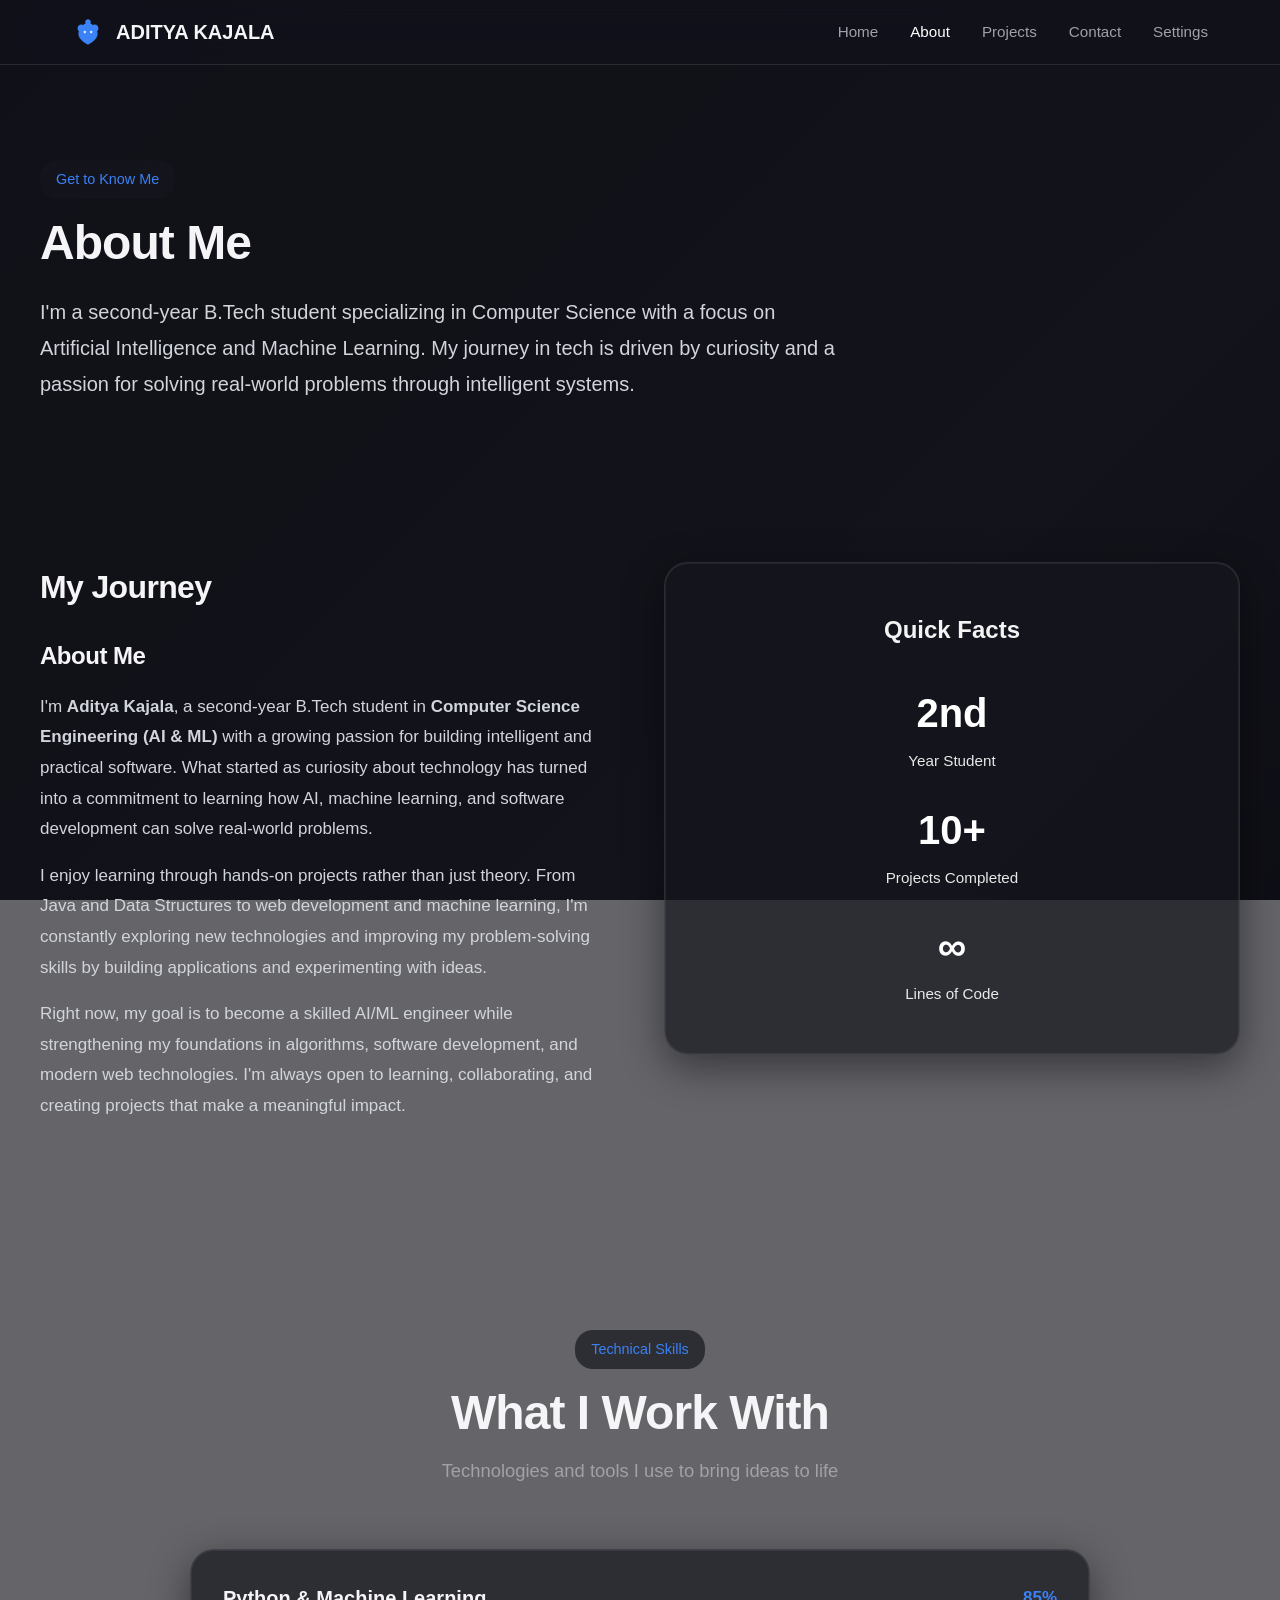
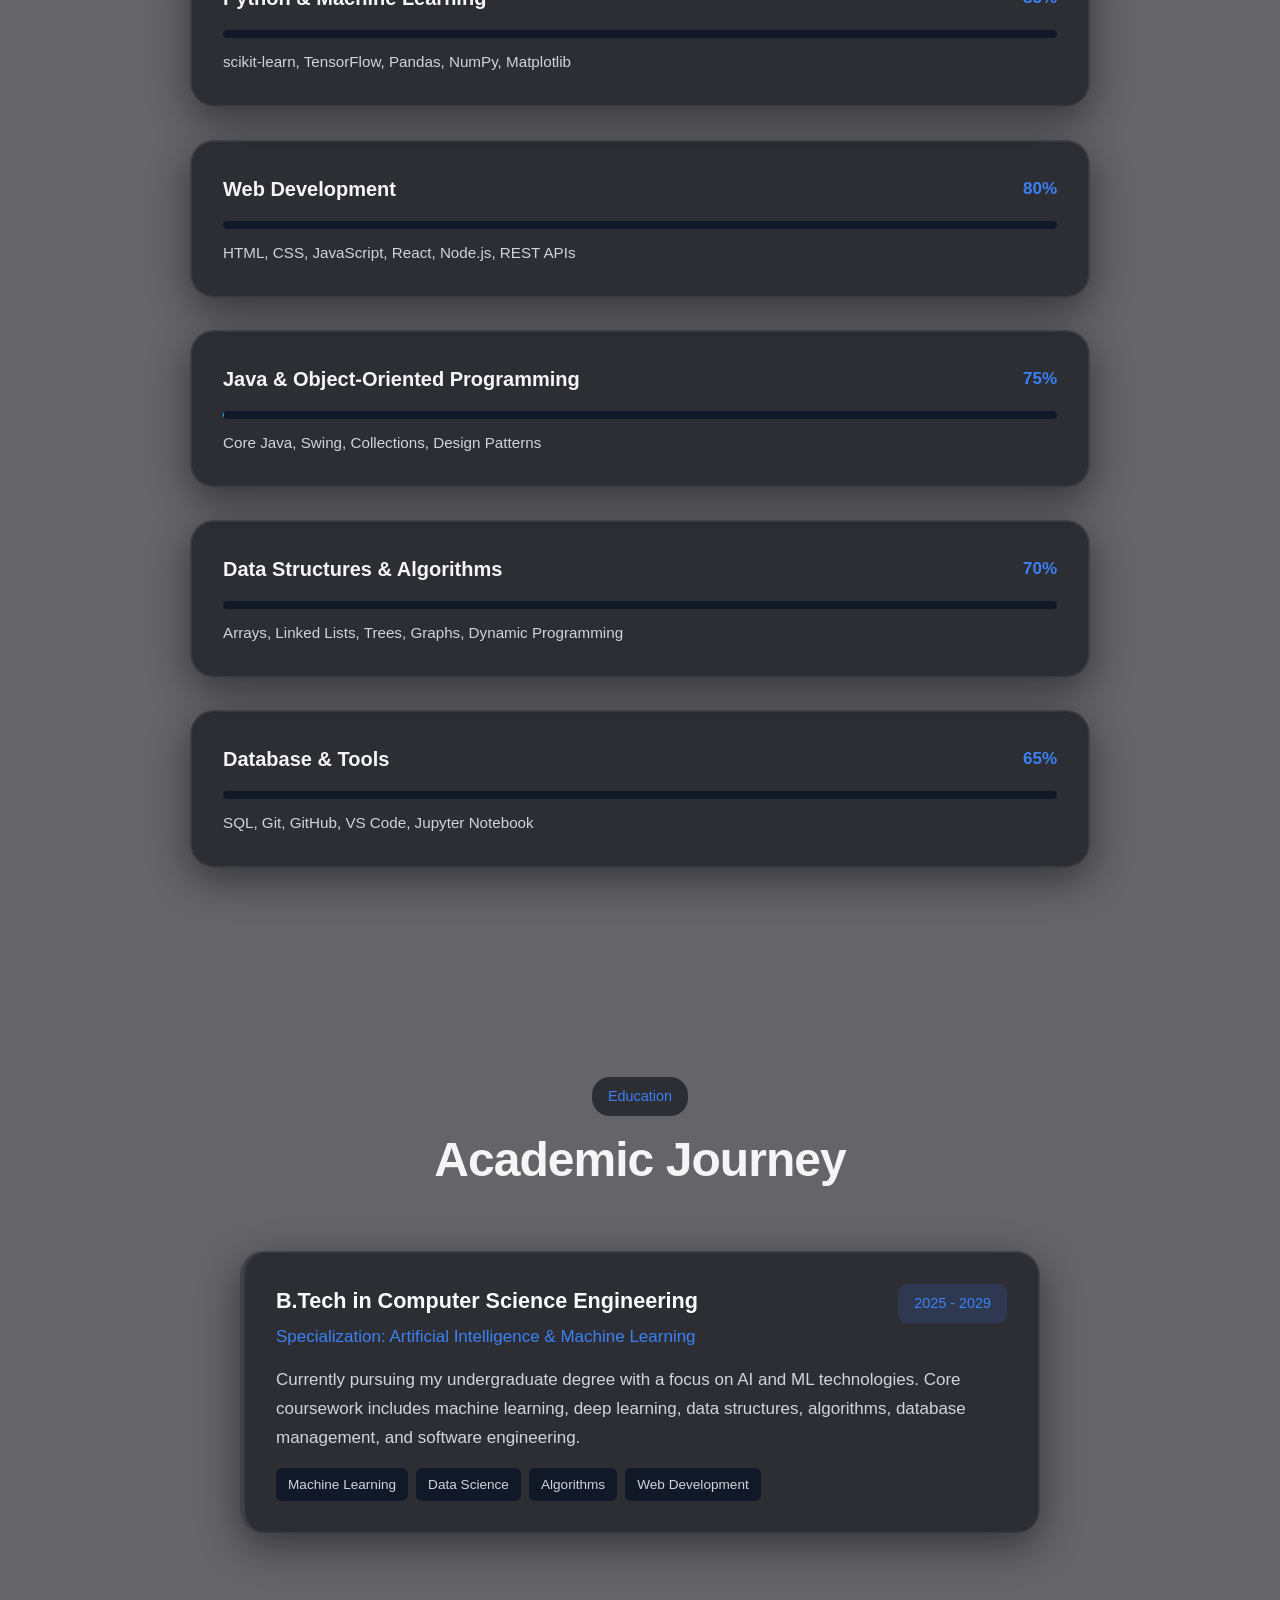
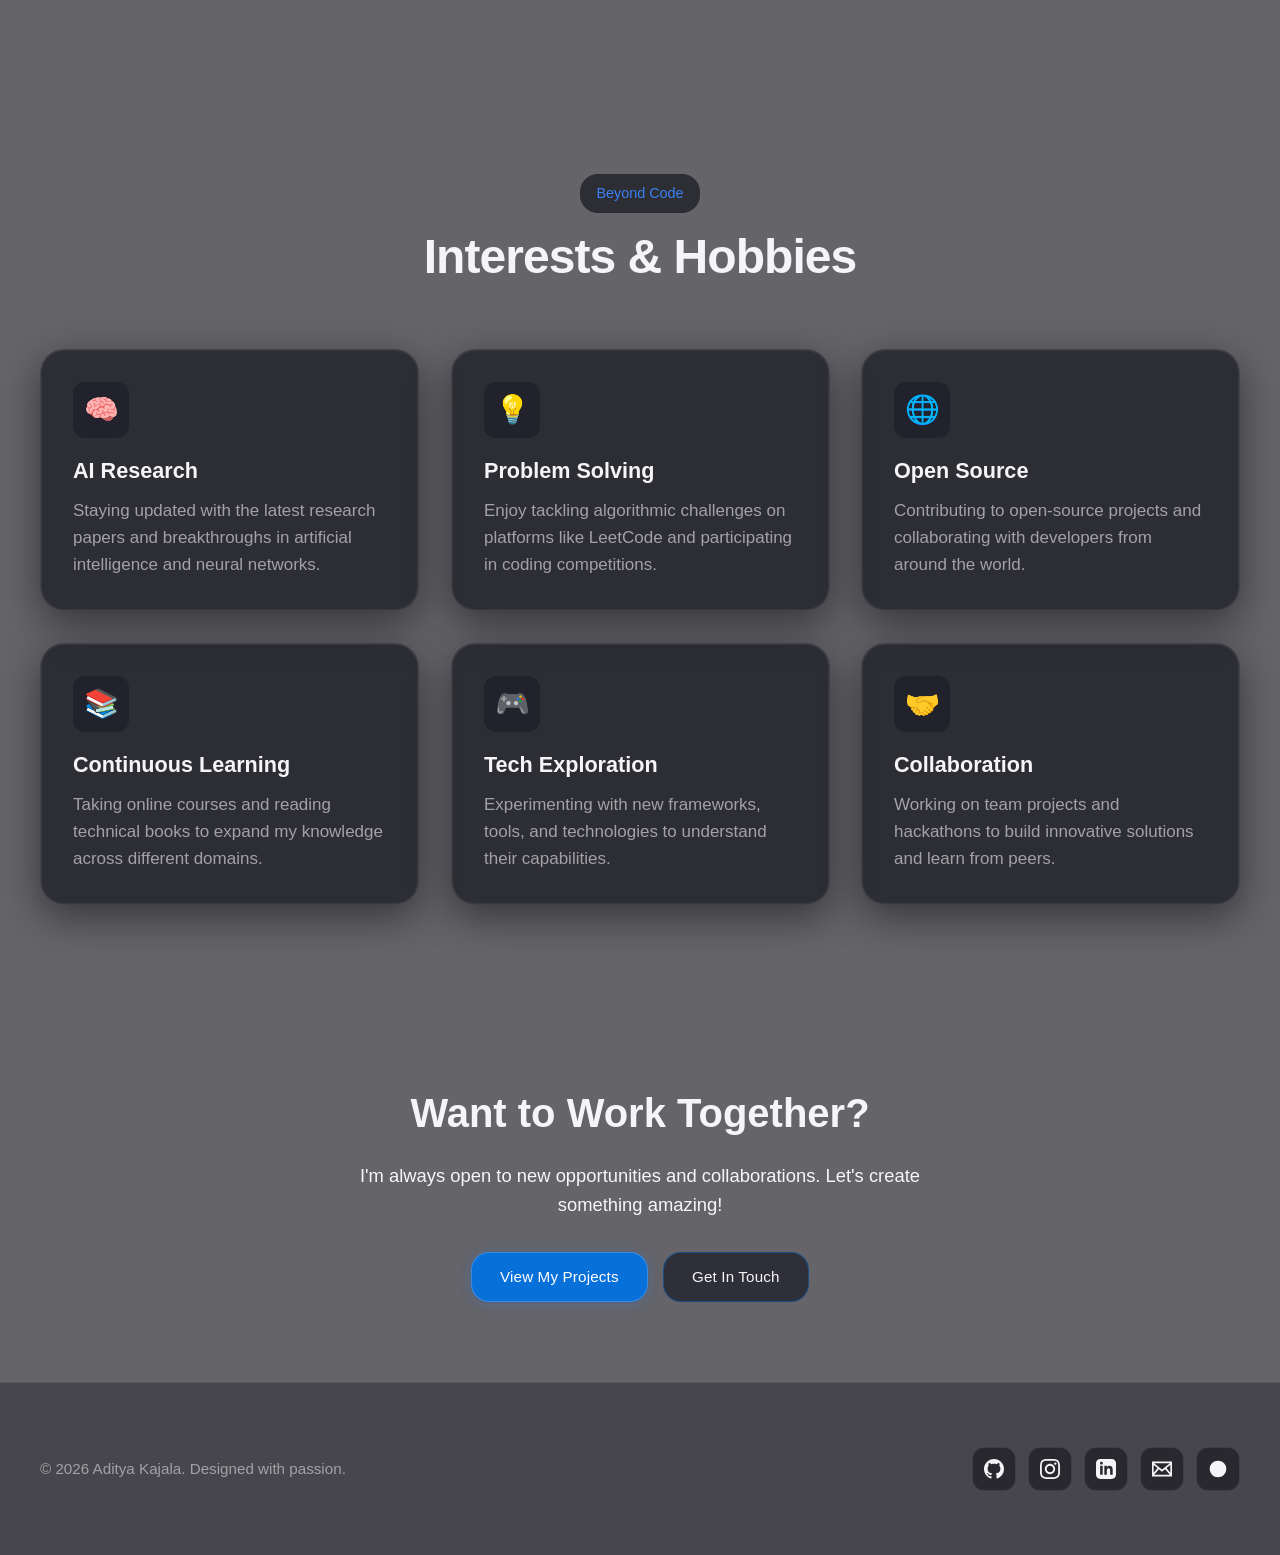
==== commit 64d397ef: "Fix menu button display on desktop and ensure complete blue theme text visibility" ====
--- a/about.html
+++ b/about.html
@@ -16,9 +16,9 @@
   <link rel="icon" type="image/svg+xml" href="./assets/logo.svg">
 
   <!-- Stylesheets -->
-  <link rel="stylesheet" href="./css/style.css?v=5">
-  <link rel="stylesheet" href="./css/animations.css?v=5">
-  <link rel="stylesheet" href="./css/glass-theme.css?v=5">
+  <link rel="stylesheet" href="./css/style.css?v=6">
+  <link rel="stylesheet" href="./css/animations.css?v=6">
+  <link rel="stylesheet" href="./css/glass-theme.css?v=6">
 </head>
 <body>
 <script>
@@ -52,7 +52,7 @@
         <li><a href="./settings.html">Settings</a></li>
       </ul>
 
-      <button class="menu-toggle" aria-label="Toggle menu" style="font-size: 0.95rem; font-weight: 600; padding: 0.5rem 1rem; background: var(--accent-blue); color: white; border-radius: 8px; border: none; cursor: pointer; letter-spacing: 0.5px; display: inline-flex; align-items: center; gap: 0.35rem;"><svg width="18" height="18" viewBox="0 0 24 24" fill="none" stroke="currentColor" stroke-width="2.5" stroke-linecap="round"><line x1="3" y1="6" x2="21" y2="6"/><line x1="3" y1="12" x2="21" y2="12"/><line x1="3" y1="18" x2="15" y2="18"/></svg>Menu</button>
+      <button class="menu-toggle" aria-label="Toggle menu"><svg width="24" height="24" viewBox="0 0 24 24" fill="none" stroke="currentColor" stroke-width="2.5" stroke-linecap="round"><line x1="3" y1="6" x2="21" y2="6"/><line x1="3" y1="12" x2="21" y2="12"/><line x1="3" y1="18" x2="15" y2="18"/></svg></button>
     </div>
   </nav>
 
@@ -77,8 +77,8 @@
       <div class="container">
         <div style="display: grid; grid-template-columns: repeat(auto-fit, minmax(300px, 1fr)); gap: 3rem; align-items: start;">
           <div class="reveal-left">
-            <h2 style="font-size: 2rem; font-weight: 700; margin-bottom: 1.5rem; color: #F9FAFB; letter-spacing: -0.02em;">My Journey</h2>
-            <h2 style="font-size: 1.5rem; font-weight: 700; margin-bottom: 1rem; color: #F9FAFB; letter-spacing: -0.02em;">About Me</h2>
+            <h2 style="font-size: 2rem; font-weight: 700; margin-bottom: 1.5rem;  letter-spacing: -0.02em;">My Journey</h2>
+            <h2 style="font-size: 1.5rem; font-weight: 700; margin-bottom: 1rem;  letter-spacing: -0.02em;">About Me</h2>
             <p style="color: var(--text-secondary); line-height: 1.8; margin-bottom: 1rem;">
               I'm <strong>Aditya Kajala</strong>, a second-year B.Tech student in <strong>Computer Science Engineering (AI & ML)</strong> with a growing passion for building intelligent and practical software. What started as curiosity about technology has turned into a commitment to learning how AI, machine learning, and software development can solve real-world problems.
             </p>
@@ -339,7 +339,7 @@
   </footer>
 
   <!-- JavaScript -->
-  <script src="./js/main.js?v=5"></script>
+  <script src="./js/main.js?v=6"></script>
 
 </body>
 </html>
--- a/css/glass-theme.css
+++ b/css/glass-theme.css
@@ -1,3 +1,15 @@
+/* ===== BLUE THEME VARIABLES ===== */
+body.blue-theme {
+  --white: #ffffff;
+  --off-white: #f0f9ff;
+  --light-grey: #e0f2fe;
+  --medium-grey: #bae6fd;
+  --dark-grey: #7dd3fc;
+  --text-primary: #0c4a6e;
+  --text-secondary: #0f766e;
+  --border-color: rgba(2, 132, 199, 0.2);
+  --glass-bg: rgba(255, 255, 255, 0.55);
+}
 /* ============================================
    FULL PREMIUM GLASS DARK + LIGHT — APPLE-STYLE
    Works on light by default; dark via body.dark-theme
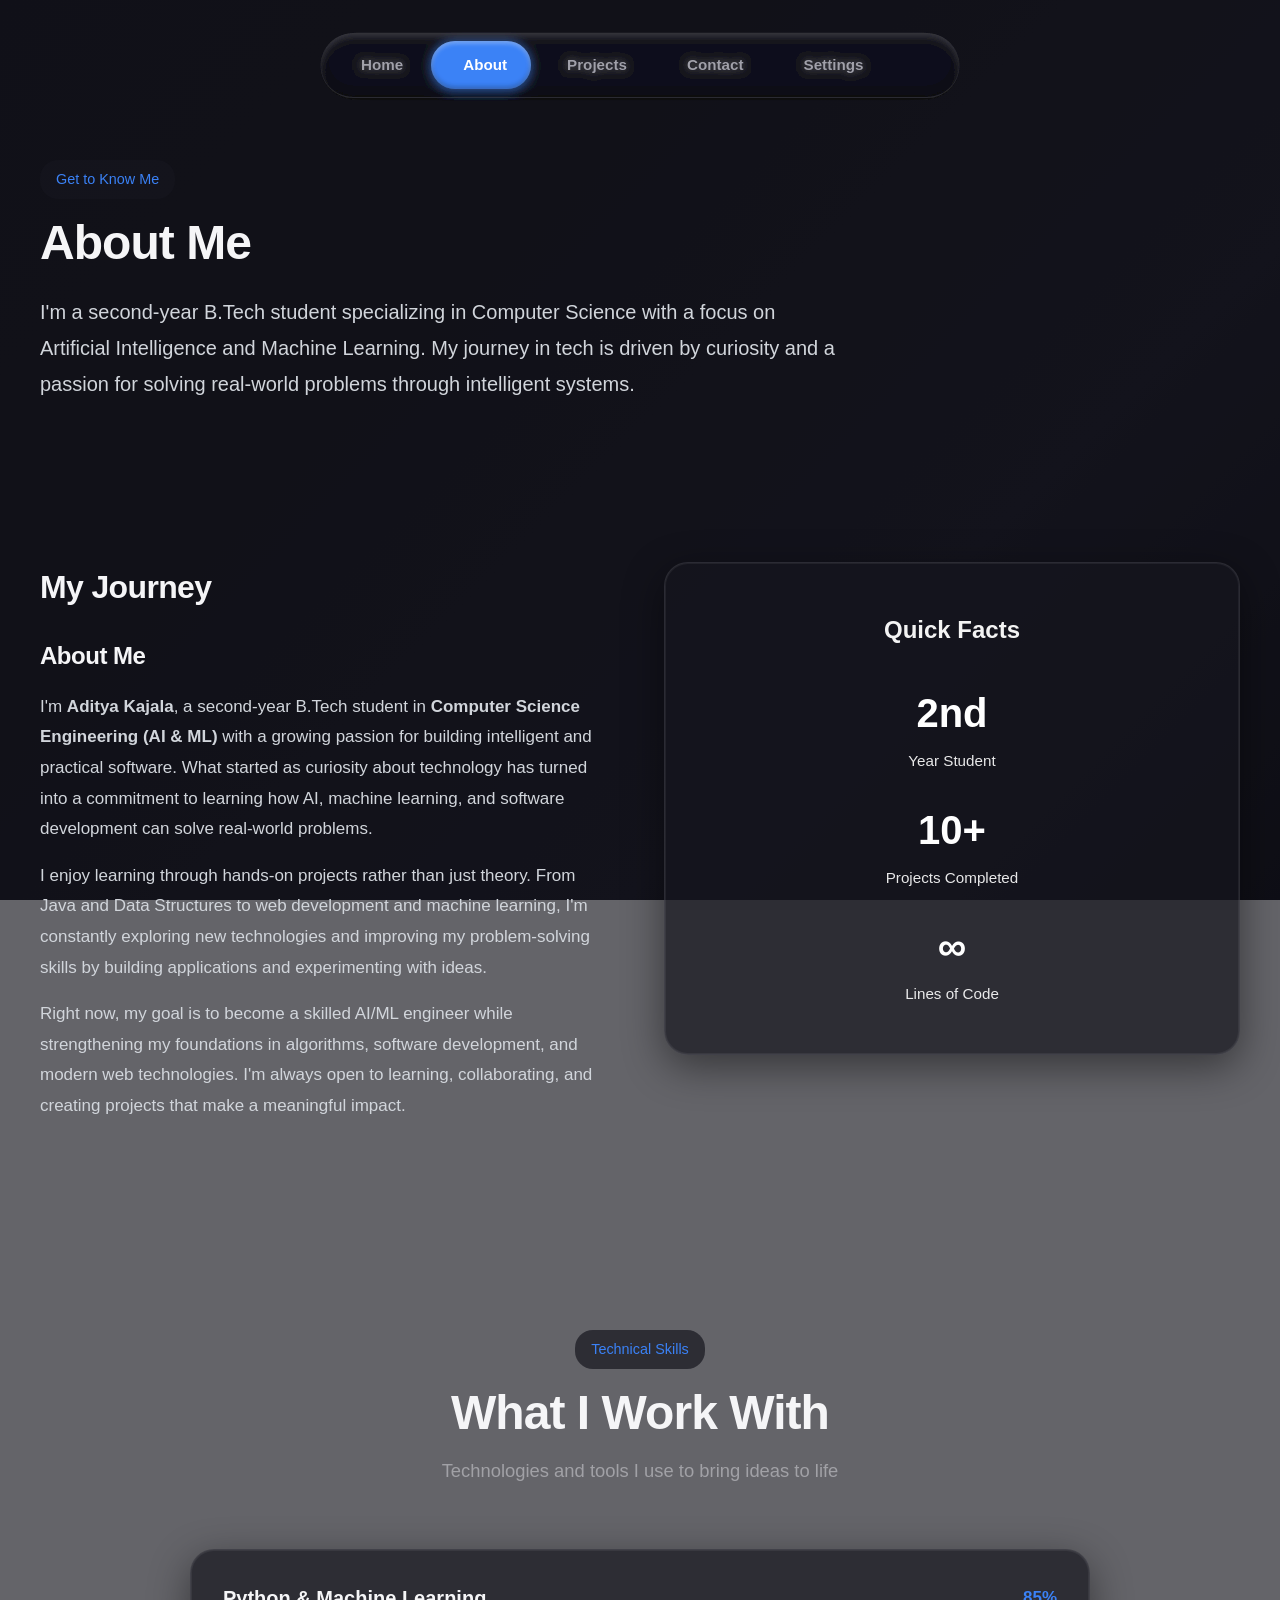
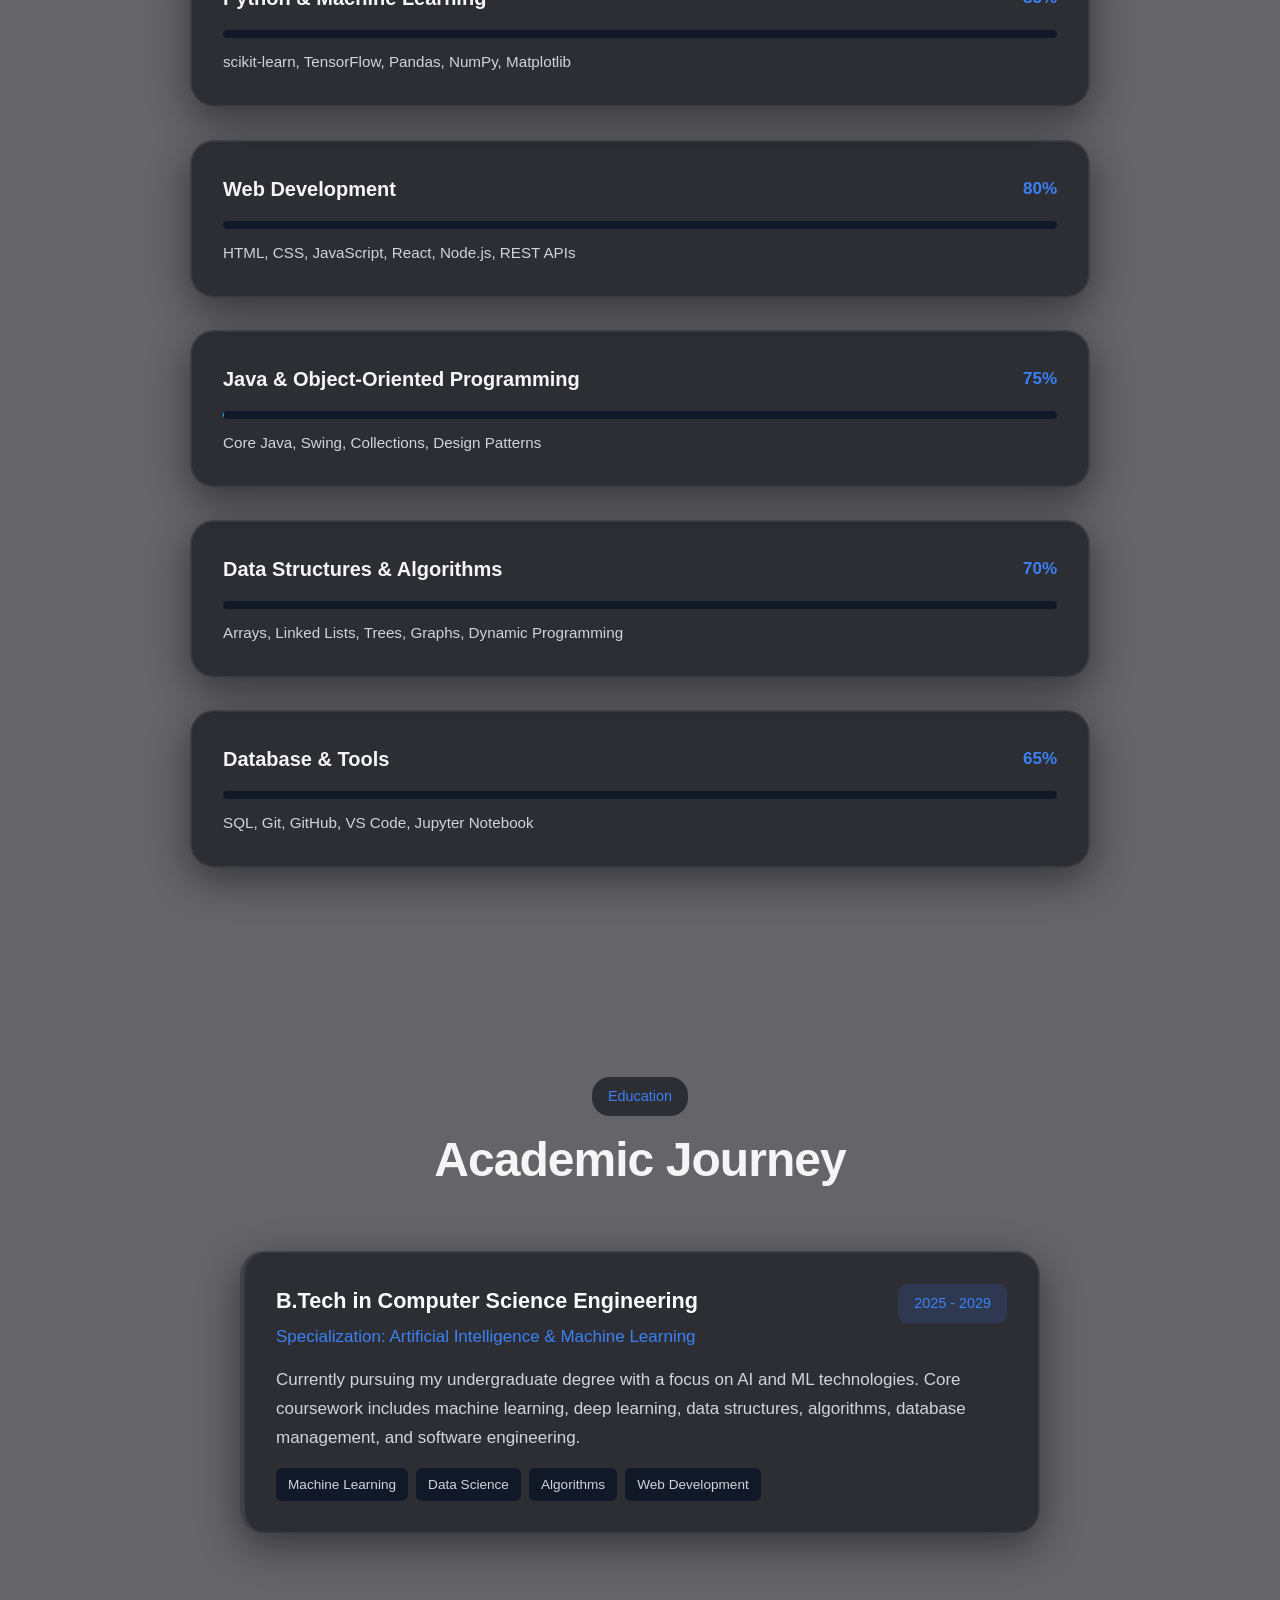
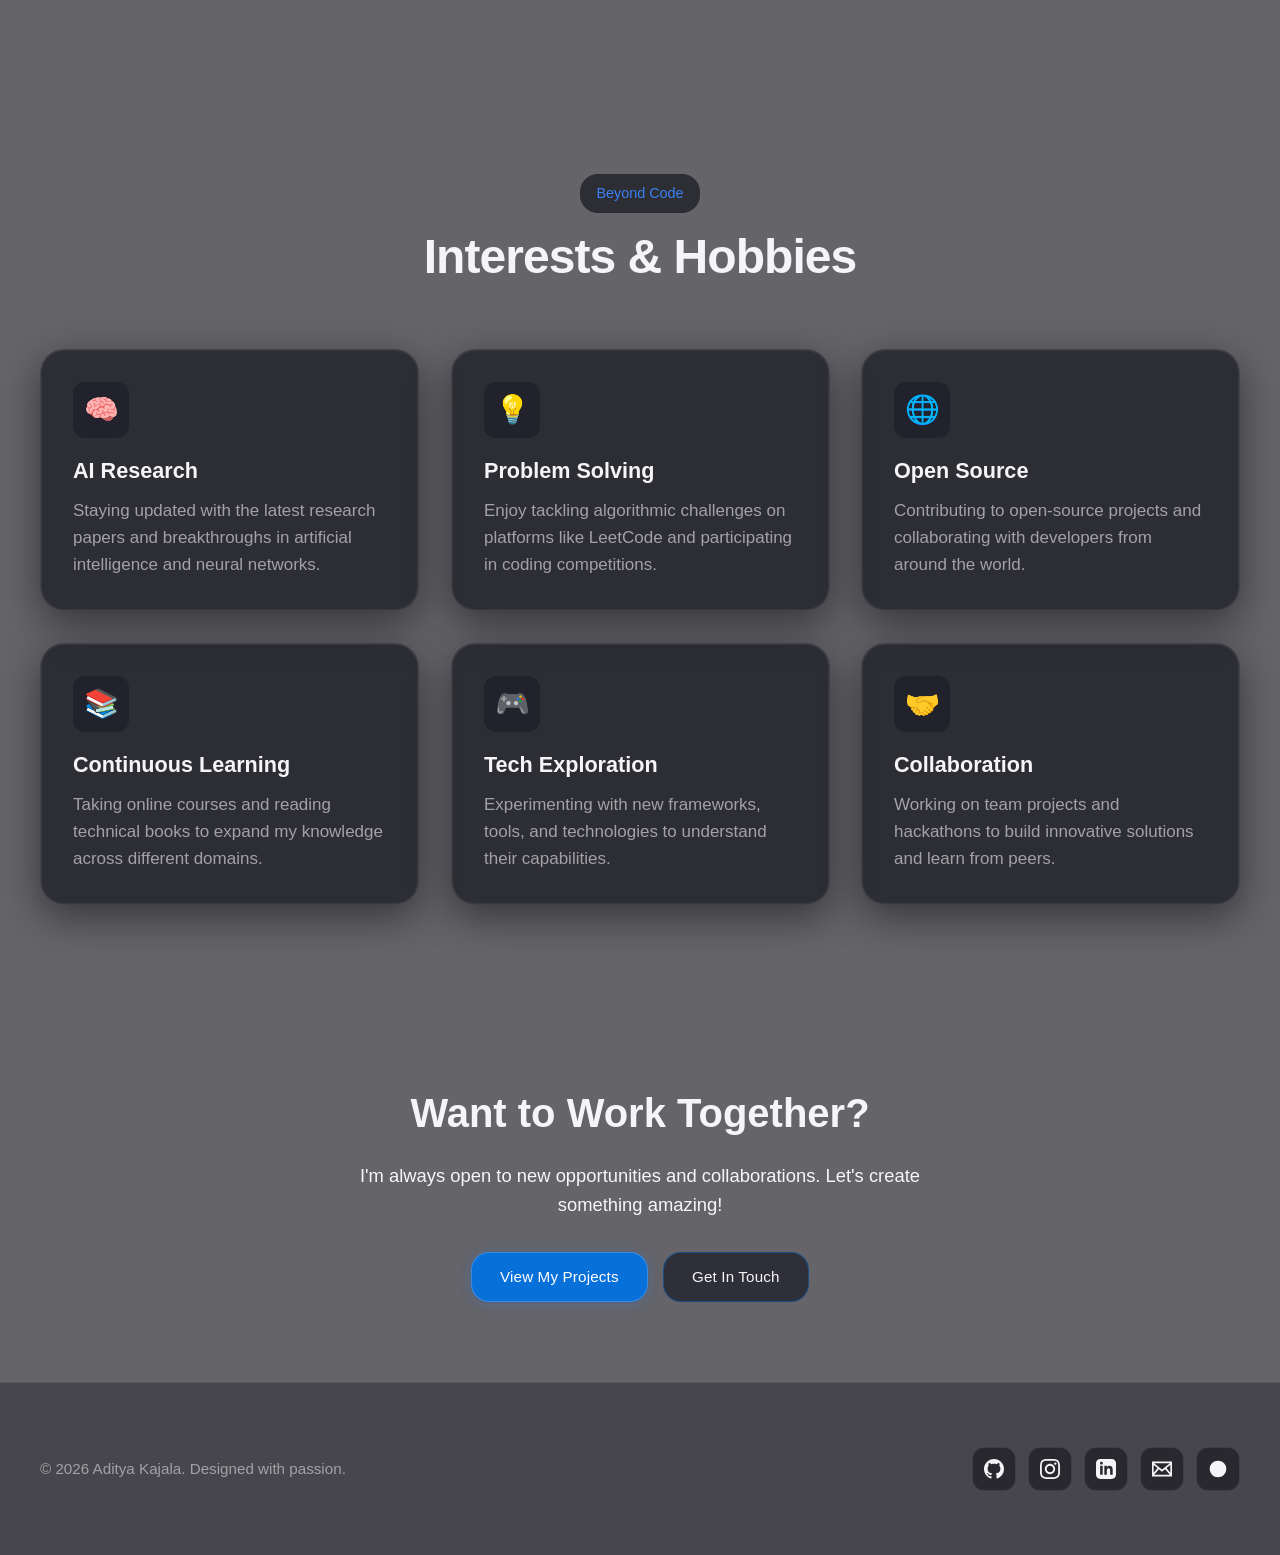
==== commit 183afca7: "Implement true Liquid 3D gooey pill navigation based on video reference" ====
--- a/about.html
+++ b/about.html
@@ -16,11 +16,23 @@
   <link rel="icon" type="image/svg+xml" href="./assets/logo.svg">
 
   <!-- Stylesheets -->
-  <link rel="stylesheet" href="./css/style.css?v=6">
-  <link rel="stylesheet" href="./css/animations.css?v=6">
-  <link rel="stylesheet" href="./css/glass-theme.css?v=6">
+  <link rel="stylesheet" href="./css/style.css?v=11">
+  <link rel="stylesheet" href="./css/animations.css?v=11">
+  <link rel="stylesheet" href="./css/glass-theme.css?v=11">
 </head>
 <body>
+
+  <!-- Gooey Filter for Liquid Effect -->
+  <svg style="visibility: hidden; position: absolute;" width="0" height="0" xmlns="http://www.w3.org/2000/svg" version="1.1">
+    <defs>
+      <filter id="gooey">
+        <feGaussianBlur in="SourceGraphic" stdDeviation="4" result="blur" />
+        <feColorMatrix in="blur" mode="matrix" values="1 0 0 0 0  0 1 0 0 0  0 0 1 0 0  0 0 0 19 -9" result="goo" />
+        <feComposite in="SourceGraphic" in2="goo" operator="atop"/>
+      </filter>
+    </defs>
+  </svg>
+
 <script>
 (function(){
   try{ var t=localStorage.getItem('theme') || 'dark'; document.body.classList.add(t+'-theme'); }catch(e){}
@@ -33,28 +45,18 @@
   </div>
 
   <!-- Navigation -->
-  <nav>
-    <div class="nav-container">
-      <a href="./index.html" class="logo">
-        <svg width="32" height="32" viewBox="0 0 40 40" fill="none" xmlns="http://www.w3.org/2000/svg">
-          <path d="M20 4C18 4 16.5 5.5 16.5 7.5C16.5 8.2 16.7 8.8 17 9.3C15.8 9.5 14.8 10.2 14.2 11.2C13.5 10.8 12.7 10.5 11.8 10.5C9.1 10.5 7 12.6 7 15.3C7 16.8 7.6 18.2 8.6 19.2C8.2 20.1 8 21.1 8 22.2C8 27.2 12.5 32 20 36C27.5 32 32 27.2 32 22.2C32 21.1 31.8 20.1 31.4 19.2C32.4 18.2 33 16.8 33 15.3C33 12.6 30.9 10.5 28.2 10.5C27.3 10.5 26.5 10.8 25.8 11.2C25.2 10.2 24.2 9.5 23 9.3C23.3 8.8 23.5 8.2 23.5 7.5C23.5 5.5 22 4 20 4Z" fill="currentColor"/>
-          <circle cx="16" cy="20" r="1.5" fill="white" opacity="0.9"/>
-          <circle cx="24" cy="20" r="1.5" fill="white" opacity="0.9"/>
-        </svg>
-        ADITYA KAJALA
-      </a>
-
-      <ul class="nav-links">
-        <li><a href="./index.html">Home</a></li>
-        <li><a href="./about.html" class="active">About</a></li>
-        <li><a href="./projects.html">Projects</a></li>
-        <li><a href="./contact.html">Contact</a></li>
-        <li><a href="./settings.html">Settings</a></li>
-      </ul>
-
-      <button class="menu-toggle" aria-label="Toggle menu"><svg width="24" height="24" viewBox="0 0 24 24" fill="none" stroke="currentColor" stroke-width="2.5" stroke-linecap="round"><line x1="3" y1="6" x2="21" y2="6"/><line x1="3" y1="12" x2="21" y2="12"/><line x1="3" y1="18" x2="15" y2="18"/></svg></button>
+  
+  <nav class="liquid-nav-container">
+    <div class="liquid-nav-links">
+      <div class="liquid-indicator"></div>
+      <a href="index.html" class="liquid-link "><i class="fas fa-home"></i> Home</a>
+      <a href="about.html" class="liquid-link active"><i class="fas fa-user"></i> About</a>
+      <a href="projects.html" class="liquid-link "><i class="fas fa-code"></i> Projects</a>
+      <a href="contact.html" class="liquid-link "><i class="fas fa-envelope"></i> Contact</a>
+      <a href="settings.html" class="liquid-link "><i class="fas fa-cog"></i> Settings</a>
     </div>
   </nav>
+
 
   <!-- Main Content -->
   <main>
@@ -339,7 +341,7 @@
   </footer>
 
   <!-- JavaScript -->
-  <script src="./js/main.js?v=6"></script>
+  <script src="./js/main.js?v=11"></script>
 
 </body>
 </html>
--- a/css/style.css
+++ b/css/style.css
@@ -786,3 +786,125 @@
 @keyframes spin {
   to { transform: rotate(360deg); }
 }
+/* ============================================
+   LIQUID 3D NAV BAR
+   ============================================ */
+.liquid-nav-container {
+  position: fixed;
+  top: 2rem;
+  left: 50%;
+  transform: translateX(-50%);
+  z-index: 1000;
+  display: flex;
+  padding: 8px;
+  background: rgba(255, 255, 255, 0.4);
+  backdrop-filter: blur(20px);
+  -webkit-backdrop-filter: blur(20px);
+  border-radius: 100px;
+  box-shadow: 
+    inset 0 4px 6px rgba(255, 255, 255, 0.8),
+    inset 0 -4px 6px rgba(0, 0, 0, 0.1),
+    0 10px 30px rgba(0, 0, 0, 0.15);
+  border: 1px solid rgba(255, 255, 255, 0.5);
+  filter: url('#gooey');
+}
+
+.dark-theme .liquid-nav-container {
+  background: rgba(20, 20, 30, 0.6);
+  box-shadow: 
+    inset 0 4px 6px rgba(255, 255, 255, 0.15),
+    inset 0 -4px 6px rgba(0, 0, 0, 0.4),
+    0 10px 30px rgba(0, 0, 0, 0.5);
+  border: 1px solid rgba(255, 255, 255, 0.1);
+}
+
+.liquid-nav-links {
+  display: flex;
+  position: relative;
+  gap: 4px;
+}
+
+.liquid-link {
+  position: relative;
+  z-index: 2;
+  padding: 0.75rem 1.5rem;
+  font-weight: 600;
+  font-size: 0.95rem;
+  color: #4b5563;
+  text-decoration: none;
+  border-radius: 100px;
+  transition: color 0.3s ease;
+  display: flex;
+  align-items: center;
+  gap: 8px;
+}
+
+.dark-theme .liquid-link {
+  color: #a1a1aa;
+}
+
+.liquid-link.active {
+  color: #000 !important;
+}
+
+.dark-theme .liquid-link.active {
+  color: #fff !important;
+}
+
+.liquid-indicator {
+  position: absolute;
+  top: 0;
+  left: 0;
+  height: 100%;
+  border-radius: 100px;
+  background: #ffffff;
+  z-index: 1;
+  box-shadow: 
+    inset 0 -2px 5px rgba(0,0,0,0.1),
+    inset 0 2px 5px rgba(255,255,255,1),
+    0 4px 10px rgba(0,0,0,0.1);
+  transition: all 0.6s cubic-bezier(0.68, -0.55, 0.265, 1.55);
+}
+
+.dark-theme .liquid-indicator {
+  background: #3b82f6;
+  box-shadow: 
+    inset 0 -2px 5px rgba(0,0,0,0.3),
+    inset 0 2px 5px rgba(255,255,255,0.4),
+    0 4px 10px rgba(59,130,246,0.4);
+}
+
+/* 3D Liquid Buttons */
+.btn-liquid {
+  background: rgba(255, 255, 255, 0.4);
+  backdrop-filter: blur(10px);
+  border-radius: 100px;
+  padding: 1rem 2rem;
+  font-weight: 600;
+  color: #000;
+  border: 1px solid rgba(255, 255, 255, 0.5);
+  box-shadow: 
+    inset 0 4px 6px rgba(255, 255, 255, 0.8),
+    inset 0 -4px 6px rgba(0, 0, 0, 0.1),
+    0 10px 20px rgba(0, 0, 0, 0.1);
+  transition: all 0.3s ease;
+}
+
+.dark-theme .btn-liquid {
+  background: rgba(30, 30, 40, 0.6);
+  color: #fff;
+  border: 1px solid rgba(255, 255, 255, 0.1);
+  box-shadow: 
+    inset 0 4px 6px rgba(255, 255, 255, 0.1),
+    inset 0 -4px 6px rgba(0, 0, 0, 0.4),
+    0 10px 20px rgba(0, 0, 0, 0.3);
+}
+
+.btn-liquid:hover {
+  transform: translateY(-2px);
+  filter: brightness(1.1);
+}
+
+.btn-liquid:active {
+  transform: scale(0.95);
+}
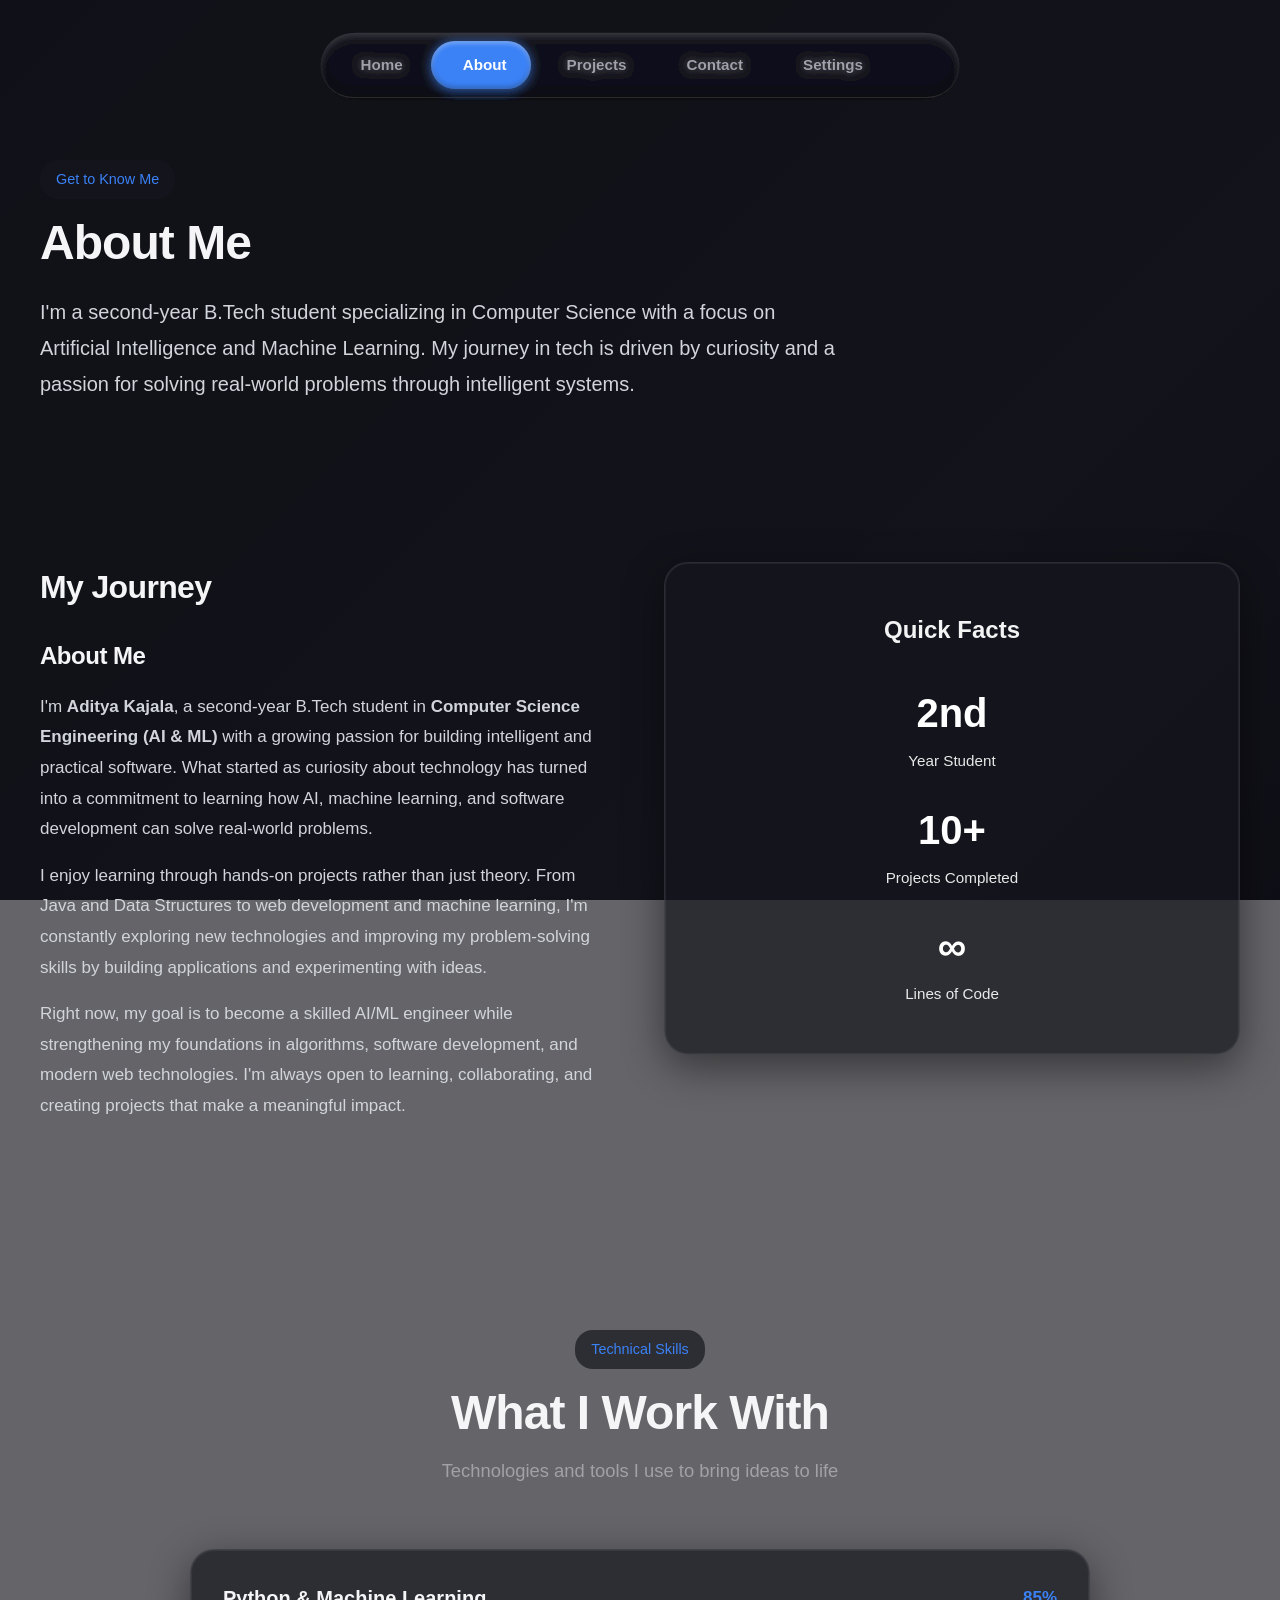
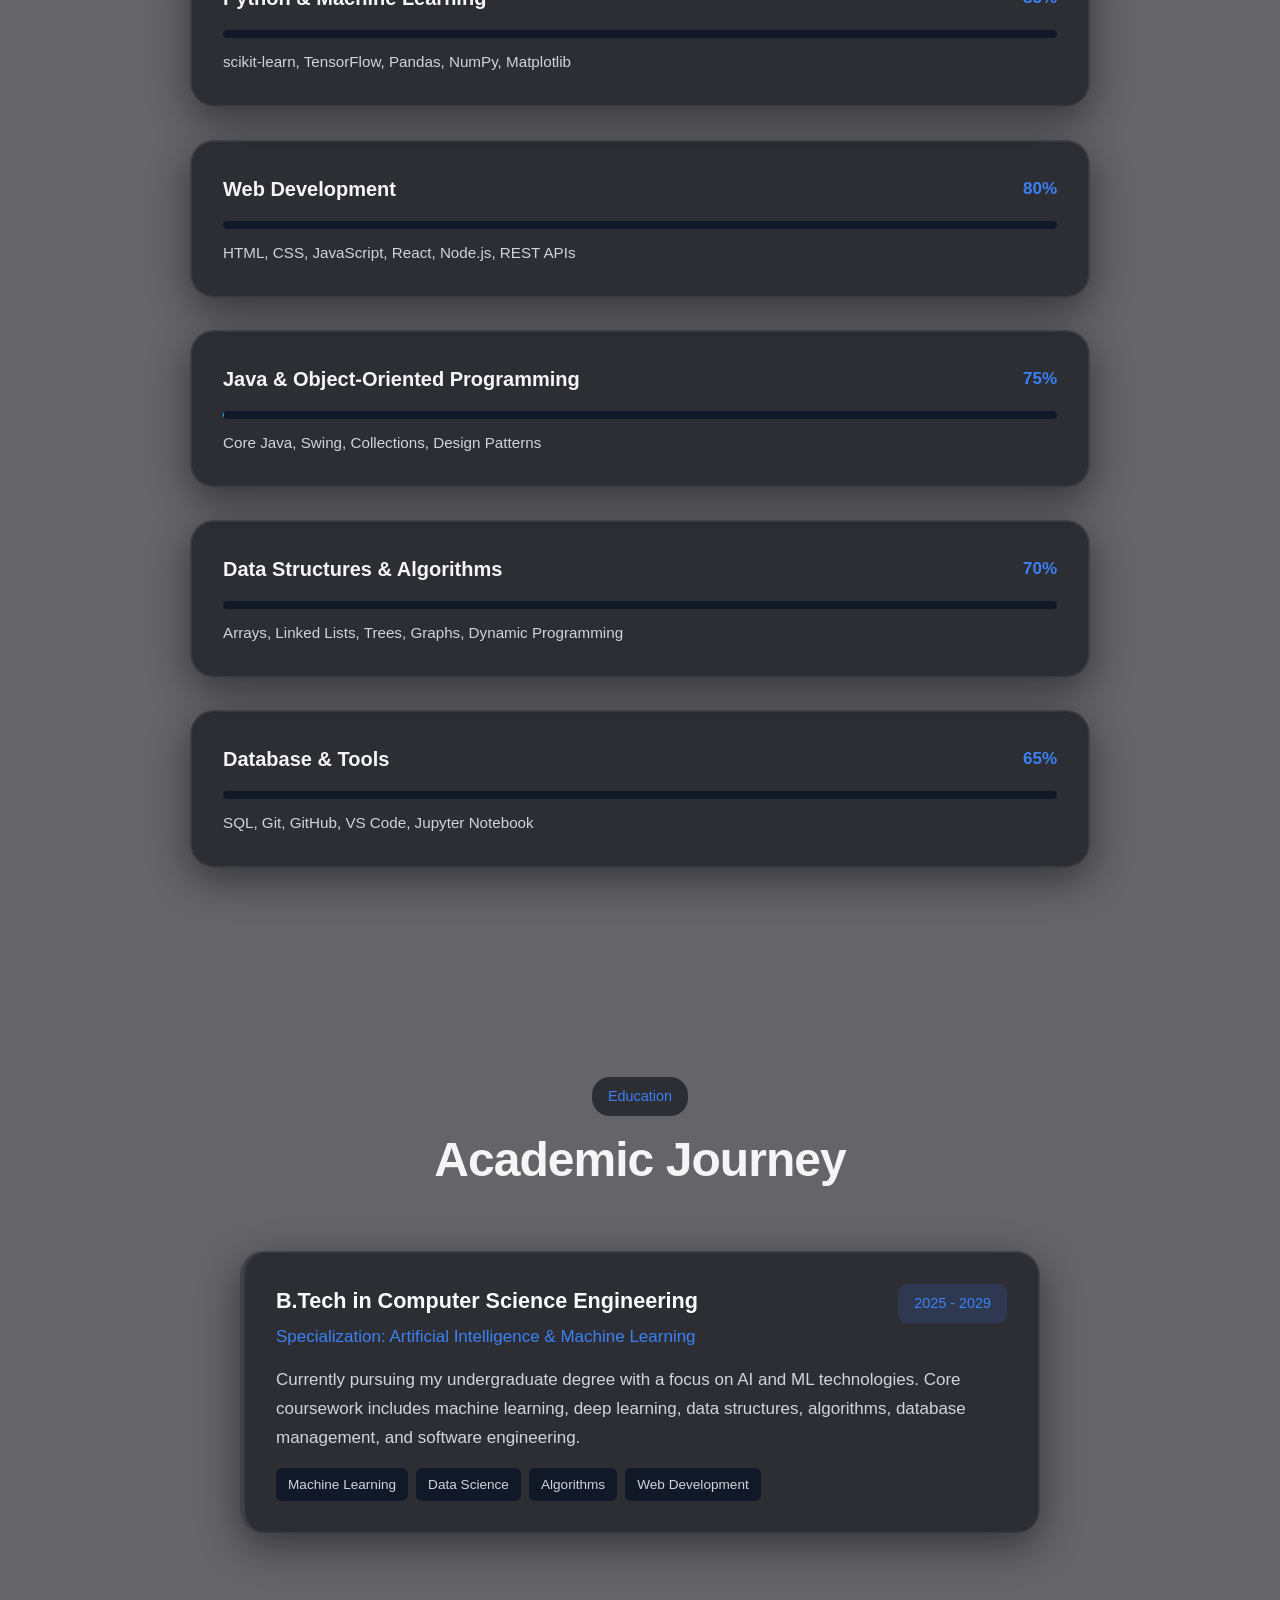
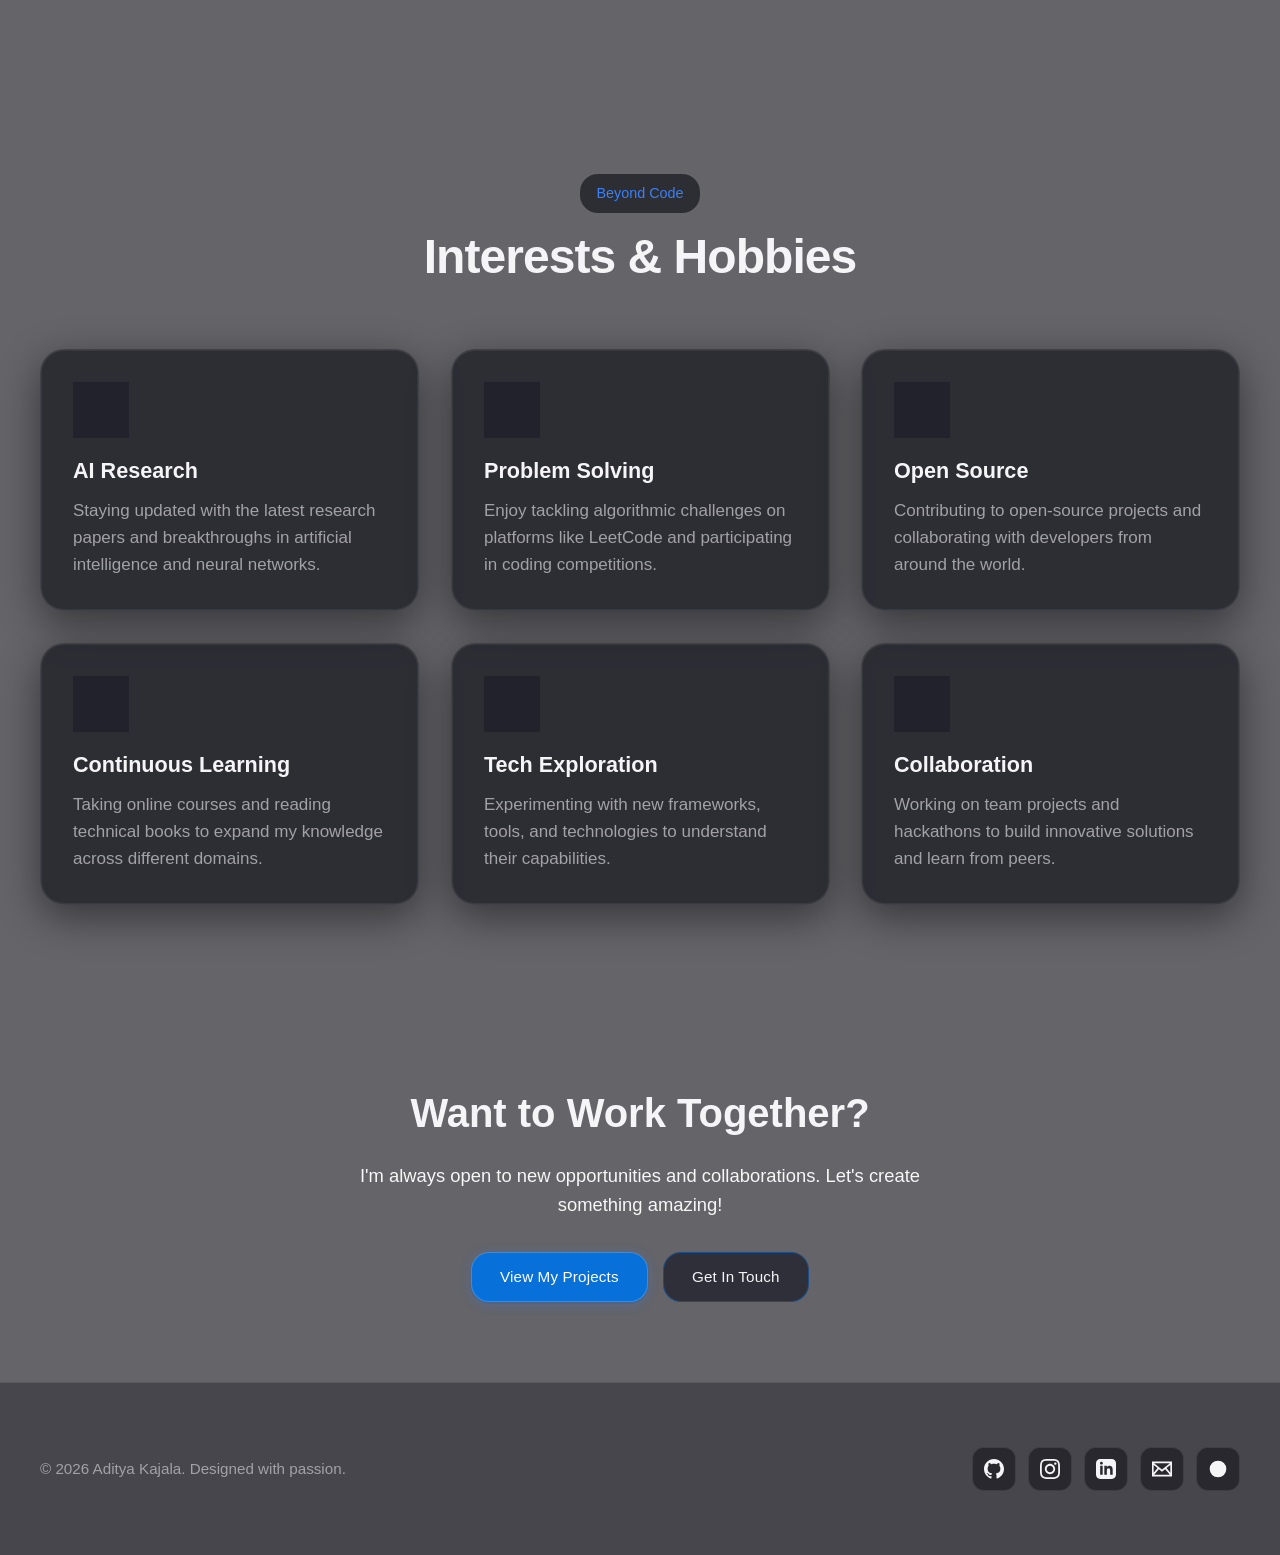
==== commit 515ef70c: "Commit outstanding local changes (icons, layout updates)" ====
--- a/about.html
+++ b/about.html
@@ -247,7 +247,7 @@
         <div class="grid grid-3">
 
           <div class="card card-hover-lift reveal-stagger">
-            <div class="card-icon">🧠</div>
+            <div class="card-icon"><svg width="24" height="24" fill="none" stroke="currentColor" stroke-width="2" stroke-linecap="round" stroke-linejoin="round" viewBox="0 0 24 24"><circle cx="12" cy="12" r="3"/><path d="M12 1v2M12 21v2M4.22 4.22l1.42 1.42M18.36 18.36l1.42 1.42M1 12h2M21 12h2M4.22 19.78l1.42-1.42M18.36 5.64l1.42-1.42"/></svg></div>
             <h3 class="card-title">AI Research</h3>
             <p class="card-description">
               Staying updated with the latest research papers and breakthroughs in artificial intelligence and neural networks.
@@ -255,7 +255,7 @@
           </div>
 
           <div class="card card-hover-lift reveal-stagger">
-            <div class="card-icon">💡</div>
+            <div class="card-icon"><svg width="24" height="24" fill="none" stroke="currentColor" stroke-width="2" stroke-linecap="round" stroke-linejoin="round" viewBox="0 0 24 24"><path d="M9 18h6M10 22h4"/><path d="M12 2a7 7 0 0 0-7 7c0 2.38 1.19 4.47 3 5.74V17a1 1 0 0 0 1 1h6a1 1 0 0 0 1-1v-2.26C17.81 13.47 19 11.38 19 9a7 7 0 0 0-7-7z"/></svg></div>
             <h3 class="card-title">Problem Solving</h3>
             <p class="card-description">
               Enjoy tackling algorithmic challenges on platforms like LeetCode and participating in coding competitions.
@@ -263,7 +263,7 @@
           </div>
 
           <div class="card card-hover-lift reveal-stagger">
-            <div class="card-icon">🌐</div>
+            <div class="card-icon"><svg width="24" height="24" fill="none" stroke="currentColor" stroke-width="2" stroke-linecap="round" stroke-linejoin="round" viewBox="0 0 24 24"><circle cx="12" cy="12" r="10"/><line x1="2" y1="12" x2="22" y2="12"/><path d="M12 2a15.3 15.3 0 0 1 4 10 15.3 15.3 0 0 1-4 10 15.3 15.3 0 0 1-4-10 15.3 15.3 0 0 1 4-10z"/></svg></div>
             <h3 class="card-title">Open Source</h3>
             <p class="card-description">
               Contributing to open-source projects and collaborating with developers from around the world.
@@ -271,7 +271,7 @@
           </div>
 
           <div class="card card-hover-lift reveal-stagger">
-            <div class="card-icon">📚</div>
+            <div class="card-icon"><svg width="24" height="24" fill="none" stroke="currentColor" stroke-width="2" stroke-linecap="round" stroke-linejoin="round" viewBox="0 0 24 24"><path d="M4 19.5A2.5 2.5 0 0 1 6.5 17H20"/><path d="M6.5 2H20v20H6.5A2.5 2.5 0 0 1 4 19.5v-15A2.5 2.5 0 0 1 6.5 2z"/></svg></div>
             <h3 class="card-title">Continuous Learning</h3>
             <p class="card-description">
               Taking online courses and reading technical books to expand my knowledge across different domains.
@@ -279,7 +279,7 @@
           </div>
 
           <div class="card card-hover-lift reveal-stagger">
-            <div class="card-icon">🎮</div>
+            <div class="card-icon"><svg width="24" height="24" fill="none" stroke="currentColor" stroke-width="2" stroke-linecap="round" stroke-linejoin="round" viewBox="0 0 24 24"><rect x="2" y="6" width="20" height="12" rx="2"/><path d="M6 12h4M8 10v4"/><circle cx="16" cy="11" r="1"/><circle cx="18" cy="13" r="1"/></svg></div>
             <h3 class="card-title">Tech Exploration</h3>
             <p class="card-description">
               Experimenting with new frameworks, tools, and technologies to understand their capabilities.
@@ -287,7 +287,7 @@
           </div>
 
           <div class="card card-hover-lift reveal-stagger">
-            <div class="card-icon">🤝</div>
+            <div class="card-icon"><svg width="24" height="24" fill="none" stroke="currentColor" stroke-width="2" stroke-linecap="round" stroke-linejoin="round" viewBox="0 0 24 24"><path d="M17 21v-2a4 4 0 0 0-4-4H5a4 4 0 0 0-4 4v2"/><circle cx="9" cy="7" r="4"/><path d="M23 21v-2a4 4 0 0 0-3-3.87"/><path d="M16 3.13a4 4 0 0 1 0 7.75"/></svg></div>
             <h3 class="card-title">Collaboration</h3>
             <p class="card-description">
               Working on team projects and hackathons to build innovative solutions and learn from peers.
--- a/css/style.css
+++ b/css/style.css
@@ -22,7 +22,7 @@
   --glass-bg: rgba(17, 24, 39, 0.7);
 
   /* Typography */
-  --font-primary: -apple-system, BlinkMacSystemFont, "Segoe UI", "Inter", sans-serif;
+  --font-primary: -apple-system, BlinkMacSystemFont, "Segoe UI", "SF Pro Display", "Helvetica Neue", sans-serif;
   --font-weight-light: 300;
   --font-weight-regular: 400;
   --font-weight-medium: 500;
@@ -72,32 +72,6 @@
   color: var(--text-primary);
   background: var(--off-white);
   overflow-x: hidden;
-}
-
-/* Custom Cursor */
-body.custom-cursor {
-  cursor: none;
-}
-
-.cursor {
-  width: 20px;
-  height: 20px;
-  border: 2px solid var(--accent-blue);
-  border-radius: 50%;
-  position: fixed;
-  pointer-events: none;
-  z-index: 9999;
-  transition: transform 0.15s ease, opacity 0.15s ease;
-  opacity: 0;
-}
-
-.cursor.active {
-  opacity: 1;
-}
-
-.cursor.hover {
-  transform: scale(1.5);
-  background: var(--accent-blue-light);
 }
 
 /* ============================================
@@ -284,7 +258,7 @@
    ============================================ */
 
 .hero {
-  min-height: 100vh;
+  min-height: 100dvh;
   display: flex;
   align-items: center;
   justify-content: center;
@@ -752,8 +726,7 @@
   nav,
   .hero::before,
   .hero::after,
-  .loader,
-  .cursor {
+  .loader {
     display: none;
   }
 
--- a/css/animations.css
+++ b/css/animations.css
@@ -521,45 +521,15 @@
   width: 100%;
 }
 
-/* ============================================
-   SCROLL INDICATOR
-   ============================================ */
-
-.scroll-indicator {
-  position: absolute;
-  bottom: 40px;
-  left: 50%;
-  transform: translateX(-50%);
-  width: 30px;
-  height: 50px;
-  border: 2px solid var(--text-secondary);
-  border-radius: 20px;
-  opacity: 0.6;
-  animation: fadeInUp 1s ease 1s forwards;
-}
-
-.scroll-indicator::before {
-  content: '';
-  position: absolute;
-  top: 10px;
-  left: 50%;
-  width: 6px;
-  height: 6px;
-  background: var(--accent-blue);
-  border-radius: 50%;
-  transform: translateX(-50%);
-  animation: scrollDown 2s ease-in-out infinite;
-}
-
-@keyframes scrollDown {
-  0%, 100% {
-    transform: translate(-50%, 0);
-    opacity: 1;
-  }
-  50% {
-    transform: translate(-50%, 20px);
-    opacity: 0;
-  }
+/* Contact hover card - replaces inline onmouseover/onmouseout */
+.contact-hover-card {
+  transition: border-color 0.3s, transform 0.3s;
+  border: 2px solid transparent;
+}
+
+.contact-hover-card:hover {
+  border-color: var(--accent-blue);
+  transform: translateX(8px);
 }
 
 /* ============================================
